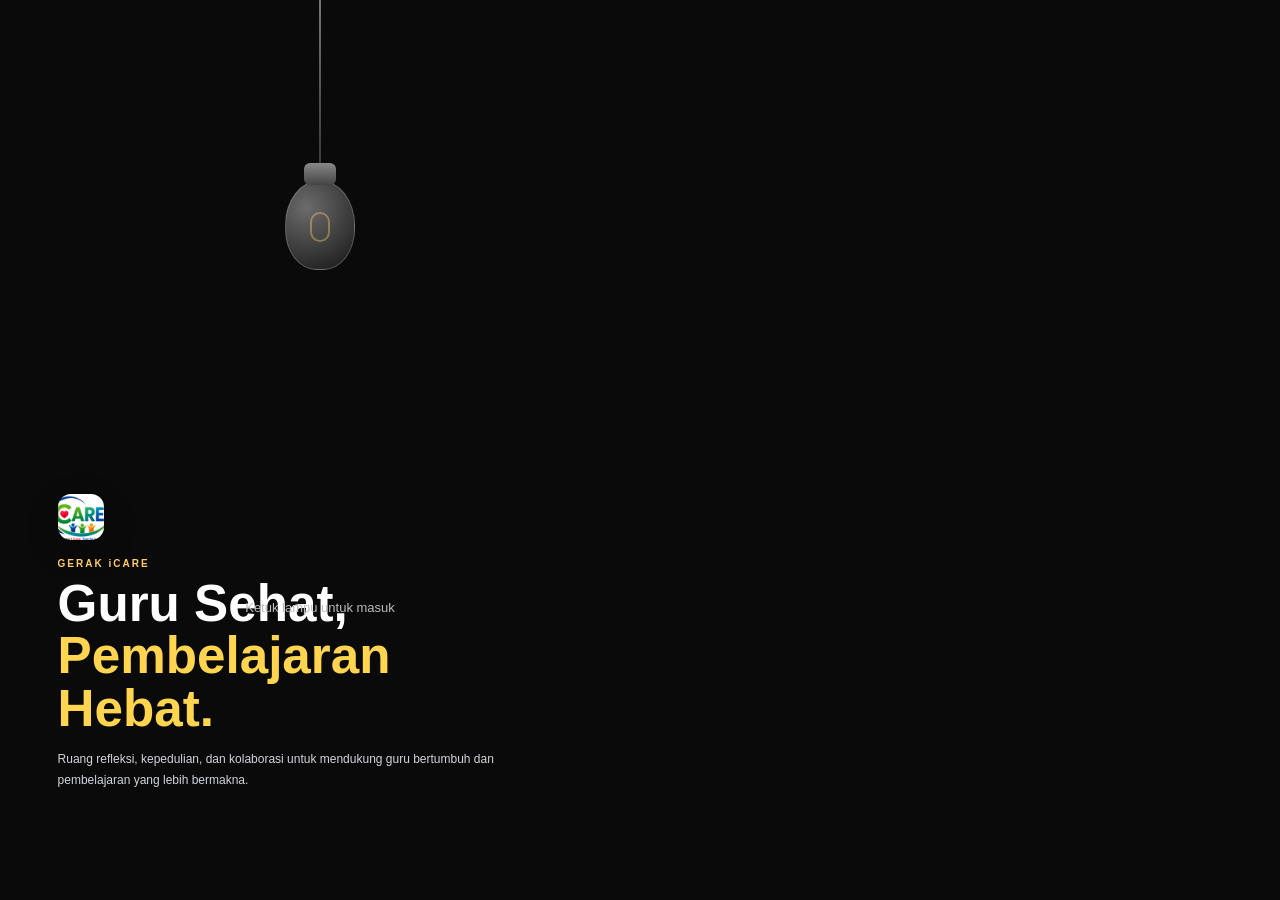
==== index.html @ 74a6212f "Add files via upload" ====
<!DOCTYPE html>
<html lang="id">
<head>
<meta charset="UTF-8"><meta name="viewport" content="width=device-width,initial-scale=1.0"><meta name="theme-color" content="#176fe5">
<title>GERAK iCARE — EWS</title><link rel="stylesheet" href="css/style.css">
</head>
<body>
<div id="loginScreen" class="login-screen">
  <div class="login-lamp-left">
    <div class="bulb-position">
      <div class="bulb-swing" id="swing">
        <div class="wire"></div>
        <div class="bulb" id="bulb" role="button" tabindex="0" aria-label="Nyalakan lampu">
          <div class="filament"></div>
        </div>
        <div class="glow"></div>
      </div>
    </div>
    <div class="login-hero-copy">
      <div class="login-logo-mini"><img src="assets/care-logo.jpg" alt="GERAK iCARE"></div>
      <span class="login-hero-kicker">GERAK iCARE</span>
      <h1>Guru Sehat,<br><em>Pembelajaran Hebat.</em></h1>
      <p>Ruang refleksi, kepedulian, dan kolaborasi untuk mendukung guru bertumbuh dan pembelajaran yang lebih bermakna.</p>
    </div>
    <p class="hint">Ketuk lampu untuk masuk</p>
  </div>

  <div class="login-lamp-right">
    <div class="login-card">
      <div class="login-card-heading">
        <span class="login-hero-kicker">RUANG GERAK iCARE</span>
        <h2>Selamat datang kembali</h2>
        <p>Pilih peran Anda untuk melanjutkan.</p>
      </div>

      <div class="role-switch">
        <button class="role-card active" data-login-role="admin" type="button">
          <b>♙</b><strong>Kepala Sekolah</strong><small>Admin & pemantauan EWS</small>
        </button>
        <button class="role-card" data-login-role="guru" type="button">
          <b>♧</b><strong>Guru</strong><small>Refleksi pribadi</small>
        </button>
      </div>

      <form id="loginForm" class="login-form">
        <input type="hidden" id="loginRole" value="admin">

        <div id="adminCredentials">
          <div class="input-group">
            <input id="loginUsername" type="text" value="kepala" autocomplete="username" required>
            <label for="loginUsername">Username</label>
          </div>
          <div class="input-group">
            <input id="loginPassword" type="password" placeholder=" " autocomplete="current-password" required>
            <label for="loginPassword">Password</label>
          </div>
        </div>

        <div id="guruCredentials" hidden>
          <div class="input-group select-group">
            <select id="loginGuru" required>
              <option value="">Memuat nama guru...</option>
            </select>
            <label for="loginGuru">Nama Guru</label>
          </div>
          <div class="login-guru-row">
            <span id="loginGuruStatus">Memuat data guru...</span>
            <button id="refreshLoginGuru" type="button">↻ Muat ulang</button>
          </div>
        </div>

        <button id="loginButton" class="login-button" type="submit">Masuk sebagai Kepala Sekolah →</button>
        <div id="loginError" class="login-error"></div>
      </form>

      <div class="login-hint">Kepala Sekolah menggunakan password <code>1234</code>. Guru cukup memilih nama yang telah diisi oleh Kepala Sekolah.</div>
    </div>
  </div>
</div>

<div id="appShell" class="shell" hidden>
<aside class="sidebar">
  <div class="brand brand-pinterest"><div class="brand-mark">i</div><div><strong>GERAK iCARE</strong><span>Guru Sehat • Pembelajaran Hebat</span></div></div>

  <div class="side-profile">
    <button class="side-avatar-button" id="sideProfileButton" type="button" title="Ganti foto profil">
      <img id="sideProfilePhoto" alt="Foto profil">
      <span id="sideProfileInitial">KS</span>
      <i>✎</i>
    </button>
    <div><strong id="sideProfileName">Kepala Sekolah</strong><small id="sideProfileRole">Administrator</small></div>
  </div>

  <nav class="nav">
    <button class="nav-item active" data-page="dashboard"><span>⌂</span>Dashboard</button>
    <button class="nav-item" data-page="guru" data-role="admin"><span>♙</span>Data Guru</button>
    <button class="nav-item" data-page="mood" data-role="guru"><span>♡</span>Mood Check</button>
    <button class="nav-item" data-page="refleksi" data-role="guru"><span>✎</span>Refleksi Harian</button>
    <button class="nav-item" data-page="evaluasi" data-role="guru"><span>▣</span>Evaluasi Mingguan</button>
    <button class="nav-item" data-page="warning" data-role="admin"><span>!</span>Early Warning</button>
    <button class="nav-item" data-page="pengaturan" data-role="admin"><span>⚙</span>Pengaturan</button>
  </nav>

  <div class="sidebar-bottom">
    <button id="themeButton" class="theme-toggle">☼ ☾</button>
    <small>GERAK iCARE<br>v4.0 Dashboard</small>
  </div>
</aside>

<main class="main">
<header class="topbar">
  <div class="mobile-brand"><div class="brand-mark">i</div><strong>GERAK iCARE</strong></div>
  <div class="search"><span>⌕</span><input id="globalSearch" placeholder="Cari guru atau status EWS..."></div>
  <div class="top-actions">
    <div class="date-card"><span>Hari ini</span><strong id="currentDate">-</strong></div>
    <button id="notificationButton" class="icon-button notification" title="Notifikasi EWS">♧<b id="notificationBadge">0</b></button>
    <button class="profile profile-clickable" id="topProfileButton" type="button" title="Ganti foto profil">
      <span class="avatar-wrap"><img id="profilePhoto" alt="Foto profil"><span class="avatar" id="profileAvatar">KS</span><i>✎</i></span>
      <span><strong id="profileName">Kepala Sekolah</strong><small id="profileRole">Administrator</small></span>
    </button>
    <button id="logoutButton" class="logout-button">Keluar</button>
  </div>
</header>

<section id="dashboardPage" class="page active">

  <section class="dashboard-welcome">
    <div class="welcome-copy">
      <span class="welcome-kicker" id="roleBadge">KEPALA SEKOLAH • EWS</span>
      <h1 id="dashboardGreeting">Selamat datang, <span id="dashboardName">Kepala Sekolah</span>! <span class="wave-emoji">👋</span></h1>
      <p id="tagline">Pantau kondisi guru dengan data yang hangat, sederhana, dan mudah ditindaklanjuti.</p>
      <div class="welcome-actions">
        <button class="dashboard-cta" data-page="warning" data-role="admin">Buka Early Warning <span>→</span></button>
        <button class="dashboard-cta" data-page="mood" data-role="guru">Isi Mood Check <span>→</span></button>
      </div>
    </div>
    <div class="welcome-art" aria-hidden="true">
      <div class="art-orbit orbit-1"></div><div class="art-orbit orbit-2"></div>
      <div class="art-star star-1">✦</div><div class="art-star star-2">✦</div>
      <div class="art-plant"><span class="leaf leaf-a"></span><span class="leaf leaf-b"></span><span class="leaf leaf-c"></span><span class="pot"></span></div>
      <div class="art-spark">✧</div>
    </div>
  </section>

  <div id="adminDashboard" data-role="admin">
    <section class="dashboard-stats">
      <article class="dash-stat stat-purple"><div class="stat-icon">♙</div><div><small>Total Guru</small><strong id="totalGuru">0</strong><span>guru aktif</span></div><b class="stat-arrow">↗</b></article>
      <article class="dash-stat stat-green"><div class="stat-icon">✓</div><div><small>Aman</small><strong id="safeCount">0</strong><span>kondisi stabil</span></div><b class="stat-arrow">↗</b></article>
      <article class="dash-stat stat-yellow"><div class="stat-icon">!</div><div><small>Perlu Perhatian</small><strong id="attentionCount">0</strong><span>perlu dipantau</span></div><b class="stat-arrow">↗</b></article>
      <article class="dash-stat stat-orange"><div class="stat-icon">◒</div><div><small>Waspada / Prioritas</small><strong id="warningCount">0</strong><span><b id="priorityCount">0</b> prioritas</span></div><b class="stat-arrow">↗</b></article>
    </section>

    <section class="dashboard-grid-main">
      <article class="dash-panel trend-panel">
        <div class="panel-head">
          <div><span class="panel-kicker">EWS ANALYTICS</span><h2>Trend Kondisi Guru</h2><p>Perubahan status selama 7 hari terakhir</p></div>
          <div class="period-pill">7 Hari⌄</div>
        </div>
        <div class="trend-chart">
          <div class="trend-y"><span>Prioritas</span><span>Waspada</span><span>Perhatian</span><span>Aman</span></div>
          <div class="trend-stage"><div class="trend-grid"></div><svg id="ewsTrendChart" viewBox="0 0 700 210" preserveAspectRatio="none"></svg><div id="ewsTrendLabels" class="trend-x"></div></div>
        </div>
      </article>

      <article class="dash-panel status-panel">
        <div class="panel-head compact"><div><span class="panel-kicker">RINGKASAN</span><h2>Status EWS</h2></div><span class="mini-bell">♧</span></div>
        <div class="status-ring-wrap"><div class="status-ring"><div><strong id="ewsStablePercent">0%</strong><small>stabil</small></div></div><div class="ring-legend"><div><i class="dot dot-green"></i><span>Aman</span><b id="ringSafe">0</b></div><div><i class="dot dot-yellow"></i><span>Perhatian</span><b id="ringAttention">0</b></div><div><i class="dot dot-orange"></i><span>Waspada</span><b id="ringWarning">0</b></div><div><i class="dot dot-red"></i><span>Prioritas</span><b id="ringPriority">0</b></div></div></div>
        <div class="not-filled-line"><span>Belum mengisi</span><strong id="notFilledCount">0</strong></div>
      </article>
    </section>

    <section class="dashboard-grid-bottom">
      <article class="dash-panel alert-panel" id="alertBox">
        <div class="alert-icon">♡</div>
        <div><span class="panel-kicker">TINDAK LANJUT</span><h3 id="alertText">Tidak ada guru yang masuk Prioritas Tindak Lanjut.</h3><p>Informasi digunakan untuk dukungan dan tindak lanjut, bukan penilaian guru.</p></div>
        <button data-page="warning" class="soft-action">Lihat EWS →</button>
      </article>

      <article class="dash-panel activity-panel">
        <div class="panel-head compact"><div><span class="panel-kicker">AKTIVITAS TERBARU</span><h2>Update EWS</h2></div><button class="see-all" data-page="warning">Lihat semua</button></div>
        <div id="adminRecentList" class="activity-list"><div class="empty">Belum ada aktivitas.</div></div>
      </article>
    </section>

    <section class="dashboard-mini-row">
      <div class="connection-card"><span class="connection-dot" id="connectionDot"></span><div><strong id="connectionStatus">Menghubungkan...</strong><small>Google Apps Script + Google Sheets</small></div><span id="systemPill" class="system-pill">Memuat</span></div>
      <div class="quote-card">“Data yang baik membantu kita memberi dukungan pada waktu yang tepat.” <span>— GERAK iCARE</span></div>
    </section>

    <section class="analytics-integration">
      <div class="analytics-section-head">
        <div><span class="panel-kicker">MONITORING UTAMA</span><h2>Ringkasan Kondisi Guru</h2><p>Data terintegrasi dari Mood Check, Refleksi Harian, Evaluasi Mingguan, EWS, dan tindak lanjut.</p></div>
        <div class="analytics-filter"><button class="analytics-period active" data-analytics-period="7">7 Hari</button><button class="analytics-period" data-analytics-period="30">30 Hari</button></div>
      </div>
      <section class="analytics-kpis">
        <article class="analytics-kpi"><span class="analytics-kpi-icon">◔</span><div><small>Partisipasi Hari Ini</small><strong id="participationValue">0%</strong><span id="participationLabel">0 dari 0 guru mengisi</span></div></article>
        <article class="analytics-kpi"><span class="analytics-kpi-icon">♡</span><div><small>Wellbeing Guru</small><strong id="wellbeingValue">0%</strong><span id="wellbeingLabel">Belum ada data</span></div></article>
        <article class="analytics-kpi"><span class="analytics-kpi-icon">✦</span><div><small>Implementasi Pembelajaran Mendalam</small><strong id="pmValue">0%</strong><span id="pmLabel">Belum ada data</span></div></article>
        <article class="analytics-kpi"><span class="analytics-kpi-icon">!</span><div><small>EWS Aktif</small><strong id="ewsValue">0</strong><span id="ewsLabel">0 perlu tindak lanjut</span></div></article>
      </section>

      <section class="analytics-grid-v4">
        <article class="dash-panel analytics-card-v4">
          <div class="panel-head compact"><div><span class="panel-kicker">PARTISIPASI</span><h2>Trend Partisipasi</h2></div><span id="participationCategory" class="mini-category">—</span></div>
          <div class="simple-line-chart"><svg id="participationChart" viewBox="0 0 700 190" preserveAspectRatio="none"></svg><div id="participationLabels" class="simple-chart-labels"></div></div>
          <div class="analytics-foot"><span>Sudah mengisi <b id="filledToday">0</b></span><span>Belum mengisi <b id="notFilledToday">0</b></span></div>
        </article>
        <article class="dash-panel analytics-card-v4">
          <div class="panel-head compact"><div><span class="panel-kicker">DISTRIBUSI MOOD</span><h2>Mood Guru</h2></div><span id="moodPositiveLabel" class="mini-category">0% positif</span></div>
          <div class="mood-distribution"><div class="mood-donut" id="moodDonut"><strong id="moodDonutValue">0%</strong><small>positif</small></div><div id="moodLegend" class="mood-legend"></div></div>
        </article>
      </section>

      <section class="analytics-grid-v4">
        <article class="dash-panel analytics-card-v4">
          <div class="panel-head compact"><div><span class="panel-kicker">WELLBEING</span><h2>Trend Wellbeing Guru</h2></div><span id="wellbeingCategory" class="mini-category">—</span></div>
          <div class="simple-line-chart"><svg id="wellbeingChart" viewBox="0 0 700 190" preserveAspectRatio="none"></svg><div id="wellbeingLabels" class="simple-chart-labels"></div></div>
          <div id="wellbeingDistribution" class="distribution-strip"></div>
        </article>
        <article class="dash-panel analytics-card-v4">
          <div class="panel-head compact"><div><span class="panel-kicker">PEMBELAJARAN MENDALAM</span><h2>Implementasi PM</h2></div><span id="pmCategory" class="mini-category">—</span></div>
          <div id="pmBars" class="pm-bars"></div>
          <div class="analytics-foot"><span>Rata-rata sekolah</span><b id="pmAverage">0%</b></div>
        </article>
      </section>

      <section class="analytics-grid-v4">
        <article class="dash-panel analytics-card-v4 recommendation-panel-v4">
          <div class="panel-head compact"><div><span class="panel-kicker">RECOMMENDATION ENGINE</span><h2>Rekomendasi Otomatis</h2></div><button class="see-all" data-page="warning">Lihat EWS</button></div>
          <div id="recommendationList" class="recommendation-list-v4"></div>
        </article>
        <article class="dash-panel analytics-card-v4">
          <div class="panel-head compact"><div><span class="panel-kicker">TINDAK LANJUT</span><h2>Status Pendampingan</h2></div><span id="followUpOpenCount" class="mini-category">0 terbuka</span></div>
          <div id="followUpSummary" class="followup-summary-v4"></div>
        </article>
      </section>
    </section>
  </div>

  <div id="guruDashboard" data-role="guru" hidden>
    <section class="dashboard-stats guru-stats">
      <article class="dash-stat stat-purple"><div class="stat-icon">♡</div><div><small>Status EWS Saya</small><strong id="guruStatusShort">—</strong><span id="guruStatusHint">Belum ada data</span></div></article>
      <article class="dash-stat stat-green"><div class="stat-icon">☺</div><div><small>Mood Terakhir</small><strong id="guruMoodValue">—</strong><span id="guruMoodDate">Belum mengisi</span></div></article>
      <article class="dash-stat stat-yellow"><div class="stat-icon">◉</div><div><small>Skor EWS</small><strong id="guruOwnScore">0</strong><span>/100 skor kondisi</span></div></article>
      <article class="dash-stat stat-orange"><div class="stat-icon">★</div><div><small>Evaluasi Mingguan</small><strong id="guruEvalValue">—</strong><span>skor terakhir / 20</span></div></article>
    </section>

    <section class="dashboard-grid-main">
      <article class="dash-panel personal-status-panel">
        <div class="panel-head"><div><span class="panel-kicker">RUANG PRIBADI</span><h2>Kondisi Saya</h2><p>Ringkasan hanya untuk akun Anda.</p></div><span id="guruOwnStatus" class="status-badge large">—</span></div>
        <div class="personal-score"><div><small>Skor EWS</small><strong id="guruOwnScoreLarge">0</strong><span>/100</span></div><div><small>Pemicu utama</small><p id="guruOwnTrigger">Belum ada data.</p></div><div><small>Trend</small><p id="guruOwnTrend">Stabil</p></div></div>
        <div class="personal-tip"><span>✦</span><div><strong>Ruang dukungan</strong><p>Gunakan Mood Check, Refleksi Harian, dan Evaluasi Mingguan untuk membantu membaca kondisi Anda.</p></div></div>
      </article>
      <article class="dash-panel mood-history-panel">
        <div class="panel-head compact"><div><span class="panel-kicker">7 HARI TERAKHIR</span><h2>Riwayat Mood</h2></div><button class="see-all" data-page="mood">Isi hari ini</button></div>
        <div id="guruOwnHistory" class="activity-list"></div>
      </article>
    </section>

    <section class="quick-actions">
      <button class="quick-action quick-blue" data-page="mood"><span>♡</span><div><strong>Mood Check</strong><small>Ceritakan kondisi hari ini</small></div><b>→</b></button>
      <button class="quick-action quick-pink" data-page="refleksi"><span>✎</span><div><strong>Refleksi Harian</strong><small>Catat pengalaman pembelajaran</small></div><b>→</b></button>
      <button class="quick-action quick-yellow" data-page="evaluasi"><span>▣</span><div><strong>Evaluasi Mingguan</strong><small>Isi evaluasi 5 aspek</small></div><b>→</b></button>
    </section>

    <section class="guru-inspiration-grid">
      <article class="dash-panel motivation-card">
        <div class="motivation-mark">✦</div>
        <div class="motivation-content">
          <span class="panel-kicker">MOTIVASI HARI INI</span>
          <h2 id="guruMotivationText">Setiap langkah kecil dalam belajar dapat memberi dampak besar.</h2>
          <p id="guruMotivationSource">GERAK iCARE</p>
        </div>
        <button type="button" class="motivation-refresh" id="newMotivationButton" aria-label="Tampilkan motivasi lain">↻</button>
      </article>

      <article class="dash-panel inspiration-card">
        <div class="inspiration-visual">✦</div>
        <div class="inspiration-content">
          <span class="panel-kicker">INSPIRASI MENGAJAR</span>
          <h2>Temukan inspirasi pembelajaran di Ruang GTK</h2>
          <p>Akses Perangkat Ajar, Ide Praktik, Video Inspirasi, Asesmen, dan berbagai sumber pengembangan kompetensi guru.</p>
          <a class="ruang-gtk-button" href="https://guru.kemendikdasmen.go.id/" target="_blank" rel="noopener noreferrer">
            Buka Ruang GTK <span>↗</span>
          </a>
        </div>
      </article>
    </section>

    <div class="compat-fields" aria-hidden="true">
      <span id="guruWelcomeName"></span>
      <select id="moodGuru"></select><select id="refleksiGuru"></select><select id="evaluasiGuru"></select>
    </div>
  </div>
</section>

<section id="guruPage" class="page" data-role="admin"><div class="section-card full-page"><div class="page-heading"><span class="eyebrow blue">DATA GURU</span><h2>Data Guru</h2><p>Nama guru diisi dan dikelola oleh Kepala Sekolah. Nama tidak dibuat otomatis oleh sistem.</p></div><div class="toolbar"><input id="guruFullSearch" placeholder="Cari guru..."><button class="primary-small" id="addTeacherButton2">＋ Tambah Guru</button></div><div class="table-wrap"><table><thead><tr><th>No</th><th>Nama Guru</th><th>NIP</th><th>Mata Pelajaran</th><th>Kelas</th><th>Status</th><th>Aksi</th></tr></thead><tbody id="guruFullBody"></tbody></table></div></div></section>

<section id="moodPage" class="page" data-role="guru"><div class="section-card full-page form-page"><div class="page-heading"><span class="eyebrow blue">MOOD CHECK HARIAN</span><h2>Bagaimana kondisi Anda hari ini?</h2><p>Pilih kondisi yang paling menggambarkan hari Anda.</p></div><form id="moodForm"><label>Guru<input id="moodGuruName" readonly></label><label>Mood<select id="moodValue" required><option value="">Pilih mood</option><option>Sangat Baik</option><option>Baik</option><option>Biasa Saja</option><option>Kurang Baik</option><option>Sangat Tidak Baik</option></select></label><label>Catatan <span class="optional">opsional</span><textarea id="moodNote" rows="5" placeholder="Catatan singkat bila diperlukan..."></textarea></label><button class="primary-cta" type="submit">Simpan Mood →</button></form></div></section>

<section id="refleksiPage" class="page" data-role="guru"><div class="section-card full-page form-page"><div class="page-heading"><span class="eyebrow blue">REFLEKSI HARIAN</span><h2>Refleksi Pembelajaran</h2><p>Ringkasan indikator digunakan untuk membaca pola dukungan yang diperlukan.</p></div><form id="refleksiForm"><label>Guru<input id="refleksiGuruName" readonly></label><label>Tanggal<input id="refleksiTanggal" type="date" required></label><label>Beban Kerja<select id="refleksiBeban" required><option value="">Pilih</option><option>Ringan</option><option>Sedang</option><option>Berat</option></select></label><label>Kondisi Pembelajaran<select id="refleksiPembelajaran" required><option value="">Pilih</option><option>Sangat Lancar</option><option>Cukup Lancar</option><option>Mengalami Kendala</option></select></label><label>Dukungan yang Dibutuhkan<select id="refleksiDukungan" required><option value="">Pilih</option><option>Tidak membutuhkan bantuan</option><option>Perlu diskusi</option><option>Perlu dukungan Kepala Sekolah</option><option>Perlu bantuan segera</option></select></label><div class="pm-reflection-block"><div class="pm-reflection-title"><strong>Implementasi Pembelajaran Mendalam</strong><small>Skor 1–4 digunakan untuk analitik implementasi PM.</small></div><div class="pm-reflection-grid"><label>Berkesadaran<select id="pmBerkesadaran" required><option value="">Skor</option><option value="1">1 — Belum terlaksana</option><option value="2">2 — Sebagian terlaksana</option><option value="3">3 — Terlaksana</option><option value="4">4 — Sangat terlaksana</option></select></label><label>Bermakna<select id="pmBermakna" required><option value="">Skor</option><option value="1">1 — Belum terlaksana</option><option value="2">2 — Sebagian terlaksana</option><option value="3">3 — Terlaksana</option><option value="4">4 — Sangat terlaksana</option></select></label><label>Menyenangkan<select id="pmMenyenangkan" required><option value="">Skor</option><option value="1">1 — Belum terlaksana</option><option value="2">2 — Sebagian terlaksana</option><option value="3">3 — Terlaksana</option><option value="4">4 — Sangat terlaksana</option></select></label><label>Memahami<select id="pmMemahami" required><option value="">Skor</option><option value="1">1 — Belum terlaksana</option><option value="2">2 — Sebagian terlaksana</option><option value="3">3 — Terlaksana</option><option value="4">4 — Sangat terlaksana</option></select></label><label>Mengaplikasi<select id="pmMengaplikasi" required><option value="">Skor</option><option value="1">1 — Belum terlaksana</option><option value="2">2 — Sebagian terlaksana</option><option value="3">3 — Terlaksana</option><option value="4">4 — Sangat terlaksana</option></select></label><label>Merefleksi<select id="pmMerefleksi" required><option value="">Skor</option><option value="1">1 — Belum terlaksana</option><option value="2">2 — Sebagian terlaksana</option><option value="3">3 — Terlaksana</option><option value="4">4 — Sangat terlaksana</option></select></label></div></div><label>Catatan <span class="optional">opsional</span><textarea id="refleksiCatatan" rows="6" placeholder="Tuliskan refleksi bila diperlukan..."></textarea></label><button class="primary-cta" type="submit">Simpan Refleksi →</button></form></div></section>

<section id="evaluasiPage" class="page" data-role="guru"><div class="section-card full-page form-page"><div class="page-heading"><span class="eyebrow blue">EVALUASI MINGGUAN</span><h2>Evaluasi Mingguan</h2><p>Setiap aspek diberi skor 1–4.</p></div><form id="evaluasiForm"><label>Guru<input id="evaluasiGuruName" readonly></label><label>Minggu<input id="evaluasiMinggu" type="text" placeholder="Contoh: Minggu ke-1 Oktober 2026" required></label><div class="score-grid"><label>Beban kerja<select id="evaluasiBeban" required><option value="">Skor</option><option value="1">1</option><option value="2">2</option><option value="3">3</option><option value="4">4</option></select></label><label>Kondisi pembelajaran<select id="evaluasiPembelajaran" required><option value="">Skor</option><option value="1">1</option><option value="2">2</option><option value="3">3</option><option value="4">4</option></select></label><label>Hubungan/kolaborasi<select id="evaluasiKolaborasi" required><option value="">Skor</option><option value="1">1</option><option value="2">2</option><option value="3">3</option><option value="4">4</option></select></label><label>Dukungan yang diterima<select id="evaluasiDukungan" required><option value="">Skor</option><option value="1">1</option><option value="2">2</option><option value="3">3</option><option value="4">4</option></select></label><label>Kesiapan minggu berikutnya<select id="evaluasiKesiapan" required><option value="">Skor</option><option value="1">1</option><option value="2">2</option><option value="3">3</option><option value="4">4</option></select></label></div><div class="score-info">17–20 🟢 Aman · 13–16 🟡 Perlu Perhatian · 9–12 🟠 Waspada · 5–8 🔴 Prioritas Tindak Lanjut</div><button class="primary-cta" type="submit">Simpan Evaluasi →</button></form></div></section>

<section id="warningPage" class="page" data-role="admin"><div class="section-card full-page"><div class="page-heading"><span class="eyebrow blue">EARLY WARNING SYSTEM</span><h2>Kondisi Guru</h2><p>EWS membaca pola Mood Check, Refleksi Harian, dan Evaluasi Mingguan. Status tertinggi digunakan jika beberapa indikator berbeda.</p></div><div class="filter-row"><button class="filter-btn active" data-ewsf="ALL">Semua</button><button class="filter-btn" data-ewsf="AMAN">🟢 Aman</button><button class="filter-btn" data-ewsf="PERHATIAN">🟡 Perlu Perhatian</button><button class="filter-btn" data-ewsf="WASPADA">🟠 Waspada</button><button class="filter-btn" data-ewsf="PRIORITAS">🔴 Prioritas</button><button class="filter-btn" data-ewsf="BELUM">⚪ Belum Mengisi</button></div><div class="table-wrap"><table class="ews-table"><thead><tr><th>Guru</th><th>Status</th><th>Pemicu</th><th>Terakhir Mengisi</th><th>Tindak Lanjut</th></tr></thead><tbody id="ewsTableBody"></tbody></table></div></div></section>

<section id="pengaturanPage" class="page" data-role="admin"><div class="section-card full-page form-page"><div class="page-heading"><span class="eyebrow blue">SISTEM</span><h2>Pengaturan</h2><p>Pengaturan dasar aplikasi.</p></div><form id="settingsForm"><label>Tagline<input id="settingsTagline"></label><label>Nama Instansi<input id="settingsInstansi"></label><button class="primary-cta" type="submit">Simpan Pengaturan →</button></form></div></section>

<footer>GERAK iCARE • Deteksi Dini, Dukungan, dan Tindak Lanjut</footer>
</main></div>

<div id="profilePhotoModal" class="modal profile-photo-modal">
  <div class="modal-card photo-modal-card">
    <div class="modal-head"><strong>Foto Profil Guru</strong><button id="profilePhotoClose" type="button">×</button></div>
    <div class="photo-editor">
      <div class="photo-preview-wrap"><img id="photoPreview" alt="Pratinjau foto profil"><span id="photoPreviewInitial">G</span></div>
      <h3>Ganti foto profil</h3>
      <p>Pilih foto dari perangkat Anda. Foto disimpan untuk akun guru ini pada perangkat yang digunakan.</p>
      <label class="upload-photo-button">📷 Pilih Foto<input id="profilePhotoInput" type="file" accept="image/*" hidden></label>
      <div class="photo-actions"><button type="button" class="secondary" id="removeProfilePhoto">Hapus Foto</button><button type="button" class="primary-small" id="saveProfilePhoto">Gunakan Foto</button></div>
    </div>
  </div>
</div>

<div id="modal" class="modal"><div class="modal-card"><div class="modal-head"><strong id="modalTitle">Tambah Guru</strong><button id="modalClose">×</button></div><form id="teacherForm"><input type="hidden" id="teacherId"><label>Nama Guru<input id="teacherName" required></label><label>NIP<input id="teacherNip"></label><label>Mata Pelajaran<input id="teacherMapel"></label><label>Kelas<input id="teacherKelas"></label><label>Status<select id="teacherStatus"><option>Aktif</option><option>Nonaktif</option></select></label><div class="modal-actions"><button type="button" class="secondary" id="modalCancel">Batal</button><button type="submit" class="primary-small">Simpan</button></div></form></div></div>

<div id="detailModal" class="modal"><div class="modal-card detail-modal"><div class="modal-head"><strong>Detail Kondisi Guru</strong><button id="detailClose">×</button></div><div id="detailContent"></div></div></div>
<div id="toast" class="toast"></div>
<script src="js/api.js"></script><script src="js/app.js"></script>
</body></html>
---- css/style.css ----
:root{--blue:#176fe5;--blue2:#0f58bd;--ink:#173a61;--muted:#7890a9;--line:#dfeaf5;--bg:#f5f9fd;--card:#fff;--safe:#21a66a;--yellow:#d99a00;--orange:#df7218;--red:#d84c5a;--shadow:0 16px 45px rgba(37,91,137,.09)}*{box-sizing:border-box}body{margin:0;font-family:Inter,Segoe UI,Arial,sans-serif;background:var(--bg);color:var(--ink);font-size:13px}button,input,select,textarea{font:inherit}button{cursor:pointer}.muted{color:var(--muted)}[hidden]{display:none!important}.login-screen{position:fixed;inset:0;z-index:100;display:grid;grid-template-columns:50% 50%;min-height:100dvh;overflow:hidden;background:#0a0a0a;transition:background .6s ease;color:#fff}
.login-screen.light-on{background:radial-gradient(circle at 30% 30%,#fff3b0,#d6b85a)}
.login-lamp-left{position:relative;width:100%;height:100%;overflow:hidden}
.login-lamp-right{width:100%;height:100%;display:flex;align-items:center;justify-content:center;transform:translateX(100%);opacity:0;visibility:hidden;pointer-events:none;transition:.8s cubic-bezier(.25,.8,.25,1),visibility 0s linear .8s}
.login-screen.light-on .login-lamp-right{transform:translateX(0);opacity:1;visibility:visible;pointer-events:auto;transition:.8s cubic-bezier(.25,.8,.25,1),visibility 0s}
.login-lamp-left .bulb-position{position:absolute;top:0;left:50%;transform:translateX(-50%)}
.login-lamp-left .bulb-swing{transform-origin:top center}
.login-lamp-left .wire{width:2px;height:180px;background:linear-gradient(#777,#333);margin:auto}
.login-lamp-left .bulb{width:70px;height:90px;border-radius:50% 50% 45% 45%;margin:auto;position:relative;z-index:2;cursor:pointer;outline:none;background:radial-gradient(circle at 30% 30%,rgba(255,255,255,.4),rgba(255,255,255,.05));backdrop-filter:blur(6px);border:1px solid rgba(255,255,255,.2);transition:.4s}
.login-lamp-left .bulb:focus-visible{box-shadow:0 0 0 3px rgba(255,204,102,.7)}
.login-lamp-left .bulb:before{content:"";position:absolute;top:-18px;left:50%;transform:translateX(-50%);width:32px;height:22px;border-radius:6px;background:linear-gradient(#888,#444)}
.login-lamp-left .filament{position:absolute;top:35%;left:50%;width:20px;height:30px;transform:translateX(-50%);border:2px solid #ffcc66;border-radius:10px;opacity:.4;transition:.4s;pointer-events:none}
.login-lamp-left .glow{width:320px;height:320px;background:radial-gradient(circle,rgba(255,240,150,.5),transparent 70%);margin:auto;margin-top:-60px;opacity:0;transition:.5s;filter:blur(10px);pointer-events:none}
.login-screen.light-on .login-lamp-left .bulb{background:radial-gradient(circle at center,#fff6c0,#ffd54f);box-shadow:0 0 30px #ffd54f,0 0 80px #ffec99,0 0 140px rgba(255,220,100,.6)}
.login-screen.light-on .login-lamp-left .filament{opacity:1;box-shadow:0 0 10px #ffcc66}
.login-screen.light-on .login-lamp-left .glow{opacity:1}
.login-hero-copy{position:absolute;left:9%;bottom:12%;max-width:520px;padding-right:30px}
.login-logo-mini{width:46px;height:46px;border-radius:13px;overflow:hidden;margin-bottom:15px;box-shadow:0 10px 30px rgba(0,0,0,.25)}
.login-logo-mini img{width:100%;height:100%;object-fit:cover}
.login-hero-kicker{font-size:10px;letter-spacing:2px;font-weight:800;color:#ffcc66}
.login-hero-copy h1{font-size:clamp(34px,4vw,56px);line-height:1.02;margin:8px 0 14px;color:#fff}
.login-hero-copy h1 em{font-style:normal;color:#ffd54f}
.login-hero-copy p{max-width:500px;color:#d1d5db;font-size:12px;line-height:1.8;margin:0}
.login-screen.light-on .login-hero-copy p{color:#4b4b3e}
.login-screen.light-on .login-hero-copy h1{color:#222}
.login-screen.light-on .login-hero-kicker{color:#765d00}
.login-lamp-left .hint{position:absolute;left:50%;top:50%;transform:translateX(-50%);margin-top:150px;font-size:13px;color:#bbb;white-space:nowrap;pointer-events:none;animation:loginPulse 2s ease-in-out infinite;transition:opacity .4s}
.login-screen.light-on .hint{opacity:0;animation:none}
@keyframes loginSwing{0%{transform:rotate(10deg)}50%{transform:rotate(-10deg)}100%{transform:rotate(10deg)}}
@keyframes loginPulse{0%,100%{opacity:.4}50%{opacity:1}}
.login-lamp-left .bulb-swing.animate{animation:loginSwing 1.5s ease-in-out}
.login-card{width:360px;max-width:90%;padding:40px 30px;border-radius:25px;background:rgba(255,255,255,.72);backdrop-filter:blur(25px);box-shadow:0 25px 60px rgba(0,0,0,.35),inset 0 1px 1px rgba(255,255,255,.5);border:1px solid rgba(255,255,255,.55);color:#222;text-align:center;position:relative;overflow:hidden}
.login-card:before{content:"";position:absolute;top:-50%;left:-50%;width:200%;height:200%;background:radial-gradient(circle,rgba(255,255,255,.3),transparent 60%);transform:rotate(25deg);pointer-events:none}
.login-card>*{position:relative;z-index:1}
.login-card-heading h2{font-size:24px;margin:7px 0 4px}
.login-card-heading p{font-size:12px;color:#666;margin:0 0 21px}
.role-switch{display:grid;grid-template-columns:1fr 1fr;gap:8px;margin:0 0 14px}
.role-card{border:1px solid rgba(80,80,80,.14);background:rgba(255,255,255,.38);border-radius:14px;padding:11px;text-align:left;color:#222}
.role-card.active{border-color:#d4ae3d;background:rgba(255,244,190,.7);box-shadow:inset 0 0 0 1px rgba(212,174,61,.25)}
.role-card b{display:grid;place-items:center;width:28px;height:28px;border-radius:9px;background:#fff;color:#a77c00;margin-bottom:6px}
.role-card strong,.role-card small{display:block}.role-card strong{font-size:10px}.role-card small{font-size:8px;color:#777;margin-top:3px}
.login-form{display:grid;gap:10px}.login-form>div{width:100%}
.input-group{position:relative;margin-bottom:7px}.input-group input,.input-group select{width:100%;padding:14px;border-radius:12px;border:1px solid rgba(80,80,80,.13);outline:none;background:rgba(255,255,255,.58);font-size:14px;color:#222}
.input-group select{appearance:auto;padding-top:14px}
.input-group label{position:absolute;left:14px;top:14px;font-size:14px;color:#666;pointer-events:none;transition:.3s;background:transparent}
.input-group input:focus+label,.input-group input:not(:placeholder-shown)+label,.input-group select:focus+label,.input-group select:valid+label{top:-8px;left:10px;font-size:11px;background:#fff;padding:2px 6px;border-radius:6px;color:#555}
.input-group input:focus,.input-group select:focus{box-shadow:0 0 0 2px rgba(255,200,0,.55);border-color:#e1bd48}
.login-button{width:100%;padding:14px;border-radius:12px;border:0;background:linear-gradient(135deg,#ffcc00,#ffaa00);font-weight:800;color:#2c250e;cursor:pointer;transition:.3s}
.login-button:hover{transform:translateY(-2px);box-shadow:0 10px 20px rgba(255,170,0,.35)}
.login-error{min-height:17px;color:var(--red);text-align:center;font-size:10px}.login-hint{margin-top:7px;padding:10px 12px;border-radius:12px;background:rgba(255,255,255,.42);color:#666;font-size:8px;line-height:1.6}.login-hint code{font-weight:800;color:#765d00}
.login-guru-row{display:flex;justify-content:space-between;align-items:center;color:#777;font-size:8px;margin-top:0}.login-guru-row button{border:0;background:transparent;color:#8b6900;font-size:8px}
@media(max-width:720px) and (orientation:portrait){.login-screen{grid-template-columns:1fr;grid-template-rows:38% 62%;overflow:auto}.login-lamp-left{height:100%}.login-lamp-right{height:100%;padding:0 16px;align-items:flex-start}.login-screen.light-on .login-lamp-right{transform:translateY(0)}.login-lamp-right{transform:translateY(60px)}.login-lamp-left .wire{height:60px}.login-lamp-left .bulb{width:64px;height:82px}.login-lamp-left .glow{width:240px;height:240px;margin-top:-50px}.login-lamp-left .hint{top:0;margin-top:215px}.login-hero-copy{left:7%;bottom:7%;max-width:90%;padding-right:10px}.login-logo-mini{display:none}.login-hero-copy h1{font-size:28px;margin:5px 0 8px}.login-hero-copy p{font-size:9px;line-height:1.5;max-width:330px}.login-card{width:100%;max-width:380px;padding:30px 22px;border-radius:22px}.login-card-heading h2{font-size:22px}.input-group input,.input-group select{font-size:16px;padding:14px}.login-button{padding:15px;font-size:15px}}
@media(max-height:520px) and (orientation:landscape){.login-screen{grid-template-columns:50% 50%}.login-lamp-left .wire{height:60px}.login-lamp-left .bulb{width:56px;height:72px}.login-lamp-left .glow{width:200px;height:200px;margin-top:-45px}.login-lamp-left .hint{top:0;margin-top:170px}.login-hero-copy{bottom:5%;left:6%;max-width:85%}.login-hero-copy h1{font-size:24px}.login-hero-copy p{font-size:8px}.login-card{width:320px;padding:20px 22px;border-radius:20px}.login-card-heading h2{font-size:20px}.login-card-heading p{margin-bottom:12px}.input-group{margin-bottom:4px}.input-group input,.input-group select{font-size:16px;padding:11px 14px}.login-button{padding:11px}.login-hint{margin-top:3px}}
@media(prefers-reduced-motion:reduce){.login-lamp-left .bulb-swing.animate,.login-lamp-left .hint{animation:none}}
.shell{display:flex;min-height:100vh}.sidebar{position:fixed;inset:0 auto 0 0;width:235px;background:#fff;border-right:1px solid var(--line);padding:22px 14px;display:flex;flex-direction:column;z-index:5}.brand{padding:0 8px 25px}.nav{display:grid;gap:5px}.nav-item{border:0;background:transparent;color:#7089a4;text-align:left;padding:11px 13px;border-radius:12px;display:flex;gap:11px;align-items:center;font-size:11px}.nav-item span{width:21px;text-align:center;font-size:16px}.nav-item.active,.nav-item:hover{background:#edf6ff;color:var(--blue);font-weight:800}.sidebar-bottom{margin-top:auto;display:flex;align-items:center;justify-content:space-between;color:#9aacc0}.theme-toggle{border:1px solid var(--line);background:#fff;border-radius:10px;padding:7px 10px;color:#6f87a2}.sidebar-bottom small{font-size:8px;line-height:1.5}.main{margin-left:235px;width:calc(100% - 235px);padding:0 28px 35px}.topbar{height:76px;display:flex;align-items:center;gap:18px}.mobile-brand{display:none}.search{width:300px;display:flex;align-items:center;border:1px solid var(--line);background:#fff;border-radius:13px;padding-left:11px;color:#9ab0c5}.search input{border:0;margin:0;padding:9px;background:transparent}.top-actions{margin-left:auto;display:flex;align-items:center;gap:10px}.date-card{padding:7px 11px;background:#fff;border:1px solid var(--line);border-radius:11px}.date-card span,.date-card strong{display:block}.date-card span{font-size:8px;color:#9ab0c0}.date-card strong{font-size:10px;margin-top:2px}.icon-button{position:relative;border:1px solid var(--line);background:#fff;border-radius:11px;width:38px;height:38px;color:#6d87a3}.icon-button b{position:absolute;right:-3px;top:-5px;background:var(--red);color:#fff;border-radius:10px;min-width:15px;padding:2px 4px;font-size:8px}.profile{display:flex;align-items:center;gap:8px;border:0;background:transparent;text-align:left}.avatar{display:grid;place-items:center;width:34px;height:34px;border-radius:50%;background:#eaf4ff;color:var(--blue);font-weight:800;font-size:9px}.profile strong,.profile small{display:block}.profile strong{font-size:10px}.profile small{font-size:8px;color:var(--muted);margin-top:2px}.logout-button{border:1px solid var(--line);background:#fff;color:#59748e;border-radius:11px;padding:9px 11px;font-size:9px;font-weight:700}.page{display:none}.page.active{display:block}.hero{min-height:215px;background:linear-gradient(105deg,#edf7ff,#f9fcff 58%,#edf8f5);border:1px solid var(--line);border-radius:24px;display:flex;overflow:hidden;position:relative;margin-bottom:18px}.hero-copy{padding:30px;position:relative;z-index:2}.hero h1{font-size:29px;line-height:1.05;margin:7px 0}.hero h1 em{font-style:normal;color:var(--blue)}.hero p{max-width:570px;color:var(--muted);font-size:11px;line-height:1.6}.hero .primary-cta{margin-top:7px}.hero-art{margin-left:auto;width:42%;position:relative;overflow:hidden}.sun{position:absolute;width:85px;height:85px;border-radius:50%;background:#ffe2a1;right:18%;top:28px;opacity:.85}.mountain{position:absolute;bottom:0;width:0;height:0;border-left:130px solid transparent;border-right:130px solid transparent;border-bottom:130px solid #dceefc}.m1{right:35%}.m2{right:-7%;border-bottom-color:#cfe8df}.wave{position:absolute;bottom:-38px;left:-10%;width:120%;height:85px;background:#fff;border-radius:50% 50% 0 0}.summary-layout,.analytics-grid,.guru-own-grid{display:grid;grid-template-columns:2fr 1fr;gap:16px;margin-bottom:16px}.analytics-grid{grid-template-columns:2fr 1fr}.section-card{background:var(--card);border:1px solid var(--line);border-radius:19px;box-shadow:var(--shadow);padding:18px}.card-title,.card-head{display:flex;align-items:center;gap:9px}.card-title strong{font-size:12px}.card-title small{color:#9aadc0;font-size:9px;margin-left:2px}.title-icon{display:grid;place-items:center;width:28px;height:28px;border-radius:9px;background:#edf6ff;color:var(--blue)}.ews-summary{display:grid;grid-template-columns:repeat(5,1fr);gap:9px;margin-top:14px}.ews-stat{padding:12px 10px;border-radius:14px;background:#f7fafc}.ews-stat small,.ews-stat strong,.ews-stat span{display:block}.ews-stat small{font-size:9px;color:#617d99;white-space:nowrap}.ews-stat strong{font-size:23px;margin-top:5px}.ews-stat span{font-size:8px;color:#9aabbd}.ews-stat.safe{border-left:4px solid var(--safe)}.ews-stat.attention{border-left:4px solid #e6b42e}.ews-stat.warning{border-left:4px solid var(--orange)}.ews-stat.priority{border-left:4px solid var(--red)}.ews-stat.unknown{border-left:4px solid #9eb0c2}.system-inline{display:flex;align-items:center;gap:10px;margin-top:20px}.system-inline .check{display:grid;place-items:center;width:35px;height:35px;border-radius:50%;background:#e8f7ef;color:var(--safe);font-weight:900}.system-inline strong,.system-inline small{display:block}.system-inline strong{font-size:11px}.system-inline small{font-size:8px;color:var(--muted);margin-top:3px}.system-pill{margin-left:auto;background:#eaf8ef;color:var(--safe);padding:5px 8px;border-radius:8px;font-size:8px;font-weight:800}.alert-box{display:flex;align-items:center;gap:12px;border:1px solid #dceaf5;background:#fff;border-radius:16px;padding:12px 15px;margin-bottom:16px;opacity:.85}.alert-box.is-active{border-color:#f2c6ca;background:#fff8f8}.alert-box>span{font-size:20px}.alert-box strong,.alert-box small{display:block}.alert-box strong{font-size:11px}.alert-box small{font-size:8px;color:var(--muted);margin-top:3px}.alert-box button{margin-left:auto;border:0;background:#edf6ff;color:var(--blue);padding:8px 11px;border-radius:10px;font-size:9px;font-weight:800}.line-chart{display:flex;margin-top:14px;height:220px}.y-labels{width:35px;display:flex;flex-direction:column;justify-content:space-between;padding:6px 0 25px;font-size:9px;color:#9eb1c4}.chart-area{flex:1;position:relative}.grid-lines{position:absolute;inset:0 0 25px;background:repeating-linear-gradient(to bottom,transparent 0 49px,#edf2f7 50px)}.chart-area svg{width:100%;height:190px;position:relative;z-index:2}.x-labels{display:flex;justify-content:space-between;font-size:8px;color:#9eb1c4}.activity-list{margin-top:11px}.activity-list>div,.recent-row{display:flex;align-items:center;gap:10px;padding:11px 0;border-bottom:1px solid #edf2f7}.activity-list>div:last-child,.recent-row:last-child{border-bottom:0}.activity-list p,.recent-row div{margin:0;flex:1}.activity-list strong,.activity-list small,.recent-row strong,.recent-row small{display:block}.activity-list strong,.recent-row strong{font-size:10px}.activity-list small,.recent-row small{font-size:8px;color:var(--muted);margin-top:3px}.activity-list time,.recent-row time{font-size:8px;color:#9badbf}.activity-icon{display:grid;place-items:center;width:31px;height:31px;border-radius:10px;background:#edf6ff;color:var(--blue)}.full-page{min-height:calc(100vh - 110px)}.page-heading{margin-bottom:18px}.page-heading h2{font-size:24px;margin:6px 0}.page-heading p{color:var(--muted);font-size:10px}.toolbar,.filter-row{display:flex;gap:8px;align-items:center;margin-bottom:13px;flex-wrap:wrap}.toolbar input{max-width:290px;margin:0}.primary-small{border:0;background:var(--blue);color:#fff;border-radius:10px;padding:9px 12px;font-size:9px;font-weight:800}.table-wrap{overflow:auto}.table-wrap table{width:100%;border-collapse:collapse;min-width:720px}.table-wrap th{text-align:left;background:#f6f9fc;color:#7790aa;font-size:8px;padding:10px}.table-wrap td{border-bottom:1px solid #edf2f7;padding:11px 10px;font-size:9px;vertical-align:middle}.table-wrap td strong{font-size:10px}.table-wrap td small{display:block;color:var(--muted);margin-top:3px}.status{display:inline-block;padding:4px 7px;border-radius:8px;background:#eaf8ef;color:var(--safe);font-size:8px}.status.off{background:#f5f6f7;color:#8d9baa}.actions{white-space:nowrap}.action-btn{border:0;background:#edf6ff;color:var(--blue);border-radius:8px;padding:6px 8px;font-size:8px;margin-right:4px}.action-btn.delete{background:#fff0f1;color:var(--red)}.status-badge{display:inline-flex;align-items:center;gap:4px;padding:6px 9px;border-radius:9px;font-size:8px;font-weight:800;white-space:nowrap}.status-badge.large{font-size:10px;padding:8px 11px}.status-badge.safe{background:#e9f8ef;color:#21885a}.status-badge.attention{background:#fff8dc;color:#a67500}.status-badge.warning{background:#fff0e3;color:#b85e13}.status-badge.priority{background:#ffeaec;color:#c73e4d}.status-badge.unknown{background:#f1f4f7;color:#8092a5}.filter-btn{border:1px solid var(--line);background:#fff;color:#607b95;border-radius:10px;padding:8px 10px;font-size:9px}.filter-btn.active{background:#edf6ff;color:var(--blue);border-color:#b9d9f7;font-weight:800}.ews-table td:nth-child(3){max-width:350px}.alert-box+section{margin-top:0}.own-status .status-badge{margin:15px 0}.own-score{display:flex;align-items:baseline;gap:5px}.own-score strong{font-size:42px;color:var(--blue)}.own-score span{font-size:9px;color:var(--muted)}.own-status p{font-size:10px;color:var(--muted);line-height:1.6}.own-history>div{display:flex;align-items:center;gap:10px;padding:11px 0;border-bottom:1px solid #edf2f7}.own-history span{font-size:21px}.own-history strong{font-size:10px}.own-history small{margin-left:auto;color:var(--muted);font-size:8px}.form-page form{max-width:760px;display:grid;gap:12px}.primary-cta{justify-self:start}.optional{font-weight:400;color:#9aaec0}.score-grid{display:grid;grid-template-columns:repeat(5,1fr);gap:9px}.score-info{padding:10px;background:#f7fafc;border-radius:10px;color:#66809a;font-size:9px;line-height:1.5}.modal{position:fixed;inset:0;background:rgba(22,48,74,.38);display:none;align-items:center;justify-content:center;padding:20px;z-index:30}.modal.show{display:flex}.modal-card{width:min(520px,100%);max-height:92vh;overflow:auto;background:#fff;border-radius:20px;padding:20px;box-shadow:0 25px 80px rgba(20,54,85,.25)}.modal-head{display:flex;align-items:center;justify-content:space-between;margin-bottom:14px}.modal-head strong{font-size:13px}.modal-head button{border:0;background:#f1f5f8;border-radius:8px;width:30px;height:30px;font-size:20px;color:#71869c}.modal-card form{display:grid;gap:11px}.modal-actions{display:flex;justify-content:flex-end;gap:7px;margin-top:3px}.secondary{border:1px solid var(--line);background:#fff;color:#627c95;border-radius:9px;padding:9px 12px;font-size:9px}.detail-modal{width:min(900px,100%)}.detail-header{display:flex;justify-content:space-between;align-items:flex-start;gap:15px}.detail-header h2{font-size:24px;margin:5px 0}.detail-header p{font-size:10px;color:var(--muted)}.detail-score{display:grid;grid-template-columns:.8fr 1.5fr 1fr;gap:10px;margin:15px 0}.detail-score>div{background:#f7fafc;border-radius:12px;padding:12px}.detail-score small{display:block;color:var(--muted);font-size:8px}.detail-score strong{font-size:29px}.detail-score p{font-size:9px;line-height:1.5}.detail-grid{display:grid;grid-template-columns:1fr 1fr;gap:12px}.detail-grid section{border:1px solid #edf2f7;border-radius:13px;padding:12px}.detail-grid h3,.detail-action h3{font-size:10px;margin:0 0 10px}.history-chips{display:flex;gap:6px;flex-wrap:wrap}.history-chips span{background:#f4f8fc;border-radius:9px;padding:7px;font-size:8px}.history-item{padding:7px 0;border-bottom:1px solid #edf2f7}.history-item:last-child{border-bottom:0}.history-item strong,.history-item span{display:block;font-size:8px}.history-item span{color:var(--muted);margin-top:3px;line-height:1.5}.detail-action{border-top:1px solid #edf2f7;margin-top:14px;padding-top:14px}.detail-action form{display:grid;gap:10px}.toast{position:fixed;right:20px;bottom:20px;background:#173a61;color:#fff;padding:11px 14px;border-radius:10px;font-size:9px;opacity:0;transform:translateY(10px);transition:.2s;z-index:50}.toast.show{opacity:1;transform:translateY(0)}footer{text-align:center;color:#9aabbd;font-size:8px;padding:25px 0 0}@media(max-width:1000px){.sidebar{width:205px}.main{margin-left:205px;width:calc(100% - 205px);padding:0 17px}.ews-summary{grid-template-columns:repeat(3,1fr)}.analytics-grid{grid-template-columns:1fr}.search{width:220px}}@media(max-width:760px){.sidebar{position:static;width:100%;height:auto;padding:12px;display:block;border-right:0;border-bottom:1px solid var(--line)}.shell{display:block}.brand{padding:0 3px 10px}.nav{display:flex;overflow:auto}.nav-item{white-space:nowrap;padding:8px 10px}.sidebar-bottom{display:none}.main{margin:0;width:100%;padding:0 12px 25px}.topbar{height:auto;padding:10px 0;flex-wrap:wrap}.mobile-brand{display:flex}.search{order:3;width:100%}.top-actions{margin-left:auto}.date-card{display:none}.profile{display:none}.hero{min-height:240px}.hero-copy{padding:23px}.hero-art{display:none}.summary-layout,.analytics-grid,.guru-own-grid{grid-template-columns:1fr}.ews-summary{grid-template-columns:repeat(2,1fr)}.ews-stat.unknown{grid-column:span 2}.score-grid{grid-template-columns:1fr 1fr}.detail-grid,.detail-score{grid-template-columns:1fr}.alert-box{align-items:flex-start}.alert-box button{display:none}.table-wrap table{min-width:700px}.login-card{padding:24px}.login-card h1{font-size:24px}}

/* =========================================================
   GERAK iCARE — Pinterest-inspired dashboard layer
   Keeps the existing login/forms/EWS logic intact.
   ========================================================= */
:root{
  --lavender:#8e79d8;
  --lavender-deep:#735fc3;
  --lavender-soft:#eee9ff;
  --pink-soft:#fff1f3;
  --cream:#fffaf6;
  --ink:#342b50;
  --muted2:#817895;
  --dashboard-bg:#fbf7f6;
  --panel:#fffdfb;
  --line-soft:#eadff0;
  --green-soft:#e7f7ee;
  --yellow-soft:#fff5d8;
  --orange-soft:#ffeadc;
}
body{background:var(--dashboard-bg);color:var(--ink)}
body.dark-mode{--dashboard-bg:#171522;--panel:#211e2c;--cream:#211e2c;--ink:#f4efff;--muted2:#bcb3cc;--line-soft:#393347}
.shell{background:var(--dashboard-bg)}
.sidebar{width:228px;background:linear-gradient(180deg,#9582dc 0%,#8570d0 62%,#7662c0 100%);border-right:0;color:#fff;padding:18px 14px 14px;box-shadow:10px 0 28px rgba(111,91,180,.13)}
.brand-pinterest{padding:4px 8px 17px;border-bottom:1px solid rgba(255,255,255,.2)}
.brand-pinterest .brand-mark,.mobile-brand .brand-mark{display:grid;place-items:center;width:36px;height:36px;border-radius:12px;background:#fff;color:#775fc4;font-weight:900;font-size:21px;box-shadow:0 7px 18px rgba(55,38,113,.15)}
.brand-pinterest>div:last-child{display:flex;flex-direction:column}
.brand-pinterest strong{font-size:15px;color:#fff}.brand-pinterest span{color:rgba(255,255,255,.75)}
.side-profile{display:flex;align-items:center;gap:10px;margin:16px 4px 15px;padding:10px;border-radius:17px;background:rgba(255,255,255,.12);border:1px solid rgba(255,255,255,.14)}
.side-profile>div:last-child{min-width:0}.side-profile strong,.side-profile small{display:block;color:#fff}.side-profile strong{font-size:10px;white-space:nowrap;overflow:hidden;text-overflow:ellipsis}.side-profile small{font-size:8px;opacity:.72;margin-top:3px}
.side-avatar-button{position:relative;width:42px;height:42px;border:0;border-radius:50%;padding:0;background:#e9dff9;overflow:visible;cursor:pointer;flex:0 0 auto}.side-avatar-button img{width:100%;height:100%;object-fit:cover;border-radius:50%;display:none}.side-avatar-button img.has-photo{display:block}.side-avatar-button span{display:grid;place-items:center;width:100%;height:100%;font-size:12px;font-weight:900;color:#6e59b9}.side-avatar-button i{position:absolute;right:-3px;bottom:-3px;width:18px;height:18px;border-radius:50%;display:grid;place-items:center;background:#fff;color:#765fc2;font-size:9px;font-style:normal;box-shadow:0 3px 8px rgba(35,20,80,.18)}
.nav{gap:5px}.nav-item{border-radius:13px;color:rgba(255,255,255,.84);padding:10px 12px;font-size:10px}.nav-item span{width:24px;color:#fff}.nav-item:hover{background:rgba(255,255,255,.12);color:#fff}.nav-item.active{background:#fff;color:#6d57b8;box-shadow:0 8px 20px rgba(59,42,121,.14);font-weight:900}.nav-item.active span{color:#6d57b8}
.sidebar-bottom{border-top:1px solid rgba(255,255,255,.18);padding-top:12px}.sidebar-bottom small{color:rgba(255,255,255,.62)}.theme-toggle{border-color:rgba(255,255,255,.25);background:rgba(255,255,255,.12);color:#fff}
.main{margin-left:228px;width:calc(100% - 228px);padding:0 22px 28px;max-width:none}
.topbar{height:78px;padding:14px 0;align-items:center}.search{height:39px;border-radius:14px;background:#fff;border:1px solid #eee5ef;box-shadow:0 7px 20px rgba(84,64,113,.06);width:min(380px,42vw)}.search input{font-size:10px}.search span{color:#9c8eb0}.top-actions{gap:9px}.date-card{border:0;background:transparent;padding-right:8px}.date-card span{font-size:8px}.date-card strong{font-size:10px;color:var(--ink)}.icon-button{border:0;background:#fff0f5;color:#806bc8;box-shadow:0 6px 18px rgba(84,64,113,.07)}.notification b{background:#f18ba7}
.profile-clickable{border:0;background:transparent;padding:2px 4px;display:flex;align-items:center;gap:8px;cursor:pointer;color:inherit;text-align:left}.profile-clickable>span:last-child{display:flex;flex-direction:column}.profile-clickable strong{font-size:10px}.profile-clickable small{font-size:8px;color:var(--muted2);margin-top:2px}.avatar-wrap{position:relative;width:40px;height:40px}.avatar-wrap .avatar{width:40px;height:40px;background:#e8ddff;color:#6c55bb}.avatar-wrap img{display:none;width:40px;height:40px;object-fit:cover;border-radius:50%;border:2px solid #fff}.avatar-wrap img.has-photo{display:block}.avatar-wrap img.has-photo + .avatar{display:none}.avatar-wrap i{position:absolute;right:-2px;bottom:-2px;width:17px;height:17px;border-radius:50%;background:#fff;color:#765fc2;font-style:normal;font-size:8px;display:grid;place-items:center;box-shadow:0 3px 8px rgba(35,20,80,.16)}
.logout-button{border:1px solid #eadff0;background:#fff;color:#6f6280;border-radius:11px;padding:8px 11px;font-size:9px}
.page.active{animation:dashIn .28s ease both}@keyframes dashIn{from{opacity:.7;transform:translateY(5px)}to{opacity:1;transform:none}}
.dashboard-welcome{position:relative;overflow:hidden;min-height:188px;margin-bottom:16px;border-radius:25px;background:linear-gradient(110deg,#e6d8ff 0%,#d8c6f7 53%,#c8b4ed 100%);box-shadow:0 14px 34px rgba(103,77,155,.12);display:flex;align-items:center;padding:28px 35px}
.welcome-copy{position:relative;z-index:2;max-width:65%}.welcome-kicker,.panel-kicker{font-size:8px;font-weight:900;letter-spacing:.14em;color:#735fb7}.welcome-kicker{color:#7058b5}.dashboard-welcome h1{font-size:28px;line-height:1.13;margin:7px 0 8px;color:#33284e}.dashboard-welcome h1 span:first-child{color:#4d3b72}.dashboard-welcome p{font-size:10px;color:#6e6282;max-width:540px;line-height:1.6;margin:0}.wave-emoji{font-size:22px}.welcome-actions{display:flex;gap:8px;margin-top:15px}.dashboard-cta{border:0;background:#805fcf;color:#fff;border-radius:11px;padding:9px 13px;font-size:9px;font-weight:800;box-shadow:0 8px 18px rgba(92,68,157,.17);cursor:pointer}.dashboard-cta[data-role=guru]{display:none}.welcome-art{position:absolute;right:15px;top:0;width:40%;height:100%;overflow:hidden}.art-orbit{position:absolute;border:1px solid rgba(255,255,255,.42);border-radius:50%}.orbit-1{width:205px;height:205px;right:35px;top:-42px}.orbit-2{width:125px;height:125px;right:77px;top:0}.art-star{position:absolute;color:#fff5c9;font-size:24px;text-shadow:0 4px 14px rgba(118,84,165,.25)}.star-1{right:170px;top:34px}.star-2{right:43px;top:106px;font-size:14px}.art-spark{position:absolute;right:235px;bottom:37px;color:#fff;font-size:20px}.art-plant{position:absolute;right:63px;bottom:14px;width:105px;height:122px}.leaf{position:absolute;display:block;background:#8fb87d;border-radius:80% 15% 80% 15%;transform-origin:bottom center}.leaf-a{width:32px;height:65px;left:24px;top:5px;transform:rotate(-28deg)}.leaf-b{width:34px;height:73px;left:45px;top:0;transform:rotate(27deg);background:#9bc885}.leaf-c{width:29px;height:52px;left:9px;top:28px;transform:rotate(-48deg);background:#77aa72}.pot{position:absolute;bottom:0;left:18px;width:75px;height:54px;background:#e7c89f;border-radius:10px 10px 25px 25px;box-shadow:inset 0 5px 0 rgba(255,255,255,.25)}
.dashboard-stats{display:grid;grid-template-columns:repeat(4,1fr);gap:12px;margin-bottom:16px}.dash-stat{min-height:96px;border-radius:18px;border:1px solid var(--line-soft);background:var(--panel);box-shadow:0 9px 24px rgba(84,64,113,.07);padding:15px;display:flex;align-items:center;gap:11px;position:relative;overflow:hidden}.dash-stat:after{content:"";position:absolute;width:55px;height:55px;border-radius:50%;right:-20px;top:-20px;background:rgba(255,255,255,.42)}.dash-stat .stat-icon{width:40px;height:40px;border-radius:13px;display:grid;place-items:center;font-size:18px;flex:0 0 auto}.dash-stat small,.dash-stat strong,.dash-stat span{display:block}.dash-stat small{font-size:8px;color:var(--muted2)}.dash-stat strong{font-size:24px;line-height:1.1;color:var(--ink);margin:4px 0}.dash-stat span{font-size:8px;color:#9a90a8}.dash-stat span b{font-weight:800}.stat-arrow{margin-left:auto;color:#8e7eb0;font-size:13px;align-self:flex-start}.stat-purple .stat-icon{background:#eee7ff;color:#765bc7}.stat-green .stat-icon{background:#e5f7ee;color:#36a06c}.stat-yellow .stat-icon{background:#fff2c8;color:#d59a24}.stat-orange .stat-icon{background:#ffe9db;color:#df7b45}
.dashboard-grid-main{display:grid;grid-template-columns:minmax(0,1.8fr) minmax(270px,.95fr);gap:14px;margin-bottom:14px}.dashboard-grid-bottom{display:grid;grid-template-columns:minmax(0,1fr) minmax(330px,1.15fr);gap:14px;margin-bottom:14px}.dash-panel{background:var(--panel);border:1px solid var(--line-soft);border-radius:20px;box-shadow:0 9px 25px rgba(84,64,113,.065);padding:17px}.panel-head{display:flex;justify-content:space-between;align-items:flex-start;gap:12px}.panel-head.compact{align-items:center}.panel-head h2{font-size:15px;margin:4px 0;color:var(--ink)}.panel-head p{font-size:8px;color:var(--muted2);margin:0}.period-pill{padding:7px 10px;border:1px solid #eadff0;background:#fff9fb;border-radius:10px;font-size:8px;color:#756881}.trend-chart{display:flex;height:215px;margin-top:12px}.trend-y{width:62px;display:flex;flex-direction:column;justify-content:space-between;padding:5px 8px 27px 0;font-size:7px;color:#a298ad}.trend-stage{position:relative;flex:1;min-width:0}.trend-grid{position:absolute;inset:0 0 27px;background:repeating-linear-gradient(to bottom,transparent 0 43px,#eee8ef 44px)}.trend-stage svg{position:relative;width:100%;height:185px;z-index:2}.trend-x{display:flex;justify-content:space-between;gap:4px;font-size:7px;color:#a298ad}.status-ring-wrap{display:flex;align-items:center;gap:17px;padding:17px 4px 13px}.status-ring{width:118px;height:118px;border-radius:50%;display:grid;place-items:center;background:conic-gradient(#8e79d8 0deg 250deg,#f2b6c5 250deg 315deg,#e9e3ec 315deg 360deg);position:relative;flex:0 0 auto}.status-ring:before{content:"";position:absolute;inset:11px;border-radius:50%;background:var(--panel)}.status-ring>div{position:relative;text-align:center}.status-ring strong{display:block;font-size:22px;color:var(--ink)}.status-ring small{font-size:7px;color:var(--muted2)}.ring-legend{flex:1}.ring-legend>div{display:flex;align-items:center;gap:6px;padding:5px 0;border-bottom:1px solid #f0eaf1;font-size:8px}.ring-legend>div:last-child{border-bottom:0}.ring-legend span{flex:1;color:#766a82}.ring-legend b{color:var(--ink)}.dot{width:7px;height:7px;border-radius:50%}.dot-green{background:#5cc58b}.dot-yellow{background:#edbd46}.dot-orange{background:#e98952}.dot-red{background:#e26b7a}.not-filled-line{border-top:1px solid #f0eaf1;padding-top:11px;display:flex;justify-content:space-between;font-size:8px;color:#8a7f96}.not-filled-line strong{color:#c87887}.alert-panel{display:flex;align-items:center;gap:12px;padding:14px 16px;background:linear-gradient(100deg,#fff5f6,#fffdfb)}.alert-panel.is-active{border-color:#f1c1cb;background:#fff1f3}.alert-icon{width:42px;height:42px;border-radius:14px;background:#ffe2e7;color:#d8667b;display:grid;place-items:center;font-size:19px;flex:0 0 auto}.alert-panel h3{font-size:11px;margin:4px 0}.alert-panel p{font-size:8px;color:#8a7e90;margin:0;line-height:1.5}.soft-action,.see-all{border:0;background:#f0eaff;color:#725dc0;border-radius:10px;padding:8px 10px;font-size:8px;font-weight:800;white-space:nowrap;cursor:pointer}.alert-panel .soft-action{margin-left:auto}.activity-list{margin-top:8px}.activity-list>div{display:flex;align-items:center;gap:8px;padding:9px 0;border-bottom:1px solid #f0eaf1}.activity-list>div:last-child{border-bottom:0}.recent-row div{flex:1}.activity-list strong{font-size:8px}.activity-list small{display:block;color:#968ba0;font-size:7px;margin-top:2px}.activity-list time{font-size:7px;color:#a398aa}.activity-list .status-badge{font-size:7px;padding:5px 7px}.dashboard-mini-row{display:grid;grid-template-columns:1fr 1fr;gap:12px}.connection-card,.quote-card{border:1px solid var(--line-soft);background:var(--panel);border-radius:16px;padding:12px 14px;display:flex;align-items:center;gap:9px;box-shadow:0 7px 20px rgba(84,64,113,.045)}.connection-card>div{flex:1}.connection-card strong,.connection-card small{display:block}.connection-card strong{font-size:8px}.connection-card small{font-size:7px;color:#988da0;margin-top:2px}.connection-dot{width:9px;height:9px;border-radius:50%;background:#56bf82;box-shadow:0 0 0 4px #e5f6ed}.system-pill{background:#e8f7ef;color:#349365;padding:5px 8px;border-radius:8px;font-size:7px;font-weight:800}.quote-card{justify-content:center;color:#76697f;font-size:8px;font-style:italic}.quote-card span{color:#9d90a7;font-style:normal;margin-left:2px}
.guru-stats .dash-stat strong{font-size:18px}.guru-stats .stat-purple{background:linear-gradient(145deg,#fff,#f4efff)}.guru-stats .stat-green{background:linear-gradient(145deg,#fff,#effbf4)}.guru-stats .stat-yellow{background:linear-gradient(145deg,#fff,#fff9e8)}.guru-stats .stat-orange{background:linear-gradient(145deg,#fff,#fff2e9)}.personal-status-panel .status-badge{margin:0}.personal-score{display:grid;grid-template-columns:.65fr 1.7fr 1fr;gap:10px;margin:17px 0}.personal-score>div{padding:13px;border-radius:14px;background:#faf7fb;border:1px solid #eee6f0}.personal-score small{font-size:7px;color:#9a90a4}.personal-score strong{font-size:30px;display:inline-block;margin-top:5px}.personal-score span{font-size:8px;color:#9b91a1}.personal-score p{font-size:9px;color:#6f6378;line-height:1.5;margin:5px 0 0}.personal-tip{display:flex;gap:10px;padding:11px 13px;background:#f1ebff;border-radius:13px}.personal-tip>span{font-size:18px;color:#8b72cf}.personal-tip strong{font-size:9px}.personal-tip p{font-size:8px;color:#766b83;margin:4px 0 0;line-height:1.5}.quick-actions{display:grid;grid-template-columns:repeat(3,1fr);gap:12px}.quick-action{border:1px solid var(--line-soft);border-radius:17px;padding:13px 14px;background:var(--panel);display:flex;align-items:center;gap:10px;text-align:left;cursor:pointer;box-shadow:0 7px 18px rgba(84,64,113,.05)}.quick-action>span{width:37px;height:37px;border-radius:12px;display:grid;place-items:center;font-size:17px}.quick-action div{flex:1}.quick-action strong,.quick-action small{display:block}.quick-action strong{font-size:9px;color:var(--ink)}.quick-action small{font-size:7px;color:#978da0;margin-top:3px}.quick-action>b{color:#8169c8}.quick-blue>span{background:#e9e1ff}.quick-pink>span{background:#ffe5eb}.quick-yellow>span{background:#fff1c9}.compat-fields{display:none!important}
.profile-photo-modal{z-index:60}.photo-modal-card{max-width:420px}.photo-editor{text-align:center;padding:4px 8px 6px}.photo-preview-wrap{position:relative;width:118px;height:118px;margin:5px auto 15px;border-radius:50%;background:#eee6ff;border:5px solid #fff;box-shadow:0 8px 25px rgba(79,58,132,.15);overflow:hidden}.photo-preview-wrap img{width:100%;height:100%;object-fit:cover;display:none}.photo-preview-wrap img.has-photo{display:block}.photo-preview-wrap span{display:grid;place-items:center;width:100%;height:100%;font-size:30px;font-weight:900;color:#755cc1}.photo-editor h3{font-size:14px;margin:4px 0}.photo-editor p{font-size:8px;color:#8f849a;line-height:1.6;margin:0 auto 13px;max-width:290px}.upload-photo-button{display:inline-flex;align-items:center;justify-content:center;gap:7px;background:#8065cf;color:#fff;padding:10px 13px;border-radius:11px;font-size:9px;font-weight:800;cursor:pointer}.photo-actions{display:flex;justify-content:center;gap:8px;margin-top:12px}.photo-actions .secondary{color:#8a7f93}.mobile-brand{gap:8px}.mobile-brand strong{color:var(--ink);font-size:12px}.empty{color:#9a90a0;font-size:8px;padding:10px 0}
@media(max-width:1100px){.sidebar{width:205px}.main{margin-left:205px;width:calc(100% - 205px)}.dashboard-grid-bottom{grid-template-columns:1fr}.dashboard-welcome h1{font-size:24px}.dashboard-stats{grid-template-columns:repeat(2,1fr)}}
@media(max-width:760px){.sidebar{position:static;width:100%;padding:10px 12px;background:linear-gradient(90deg,#9582dc,#7d68ca)}.brand-pinterest{border-bottom:0;padding:2px 3px 10px}.side-profile{margin:0 0 8px;padding:8px}.nav{display:flex;overflow:auto}.nav-item{white-space:nowrap}.main{margin:0;width:100%;padding:0 12px 25px}.topbar{padding:9px 0}.search{order:3;width:100%}.top-actions{margin-left:auto}.date-card,.profile-clickable>span:last-child{display:none}.profile-clickable{padding:0}.dashboard-welcome{min-height:205px;padding:22px 20px}.welcome-copy{max-width:100%}.welcome-art{opacity:.65;width:52%;right:-30px}.dashboard-welcome h1{font-size:23px}.dashboard-welcome p{max-width:290px}.dashboard-stats{grid-template-columns:1fr 1fr;gap:9px}.dash-stat{min-height:86px;padding:12px}.dash-stat strong{font-size:20px}.dashboard-grid-main,.dashboard-grid-bottom,.dashboard-mini-row{grid-template-columns:1fr}.trend-chart{height:185px}.status-ring-wrap{justify-content:center}.quick-actions{grid-template-columns:1fr}.alert-panel{align-items:flex-start}.alert-panel .soft-action{display:none}.side-profile{display:flex}.top-actions .logout-button{display:none}}
@media(max-width:420px){.dashboard-stats{grid-template-columns:1fr}.welcome-actions .dashboard-cta{padding:8px 10px}.welcome-art{display:none}.dashboard-welcome{min-height:190px}.dash-panel{padding:13px}.personal-score{grid-template-columns:1fr}.profile-photo-modal .modal-card{padding:16px}}

/* =========================================================
   GERAK iCARE v4 - integrated analytics additions
   Existing UX/UI is preserved; these rules reuse the current
   pastel dashboard language instead of replacing it.
   ========================================================= */
.analytics-integration{margin-top:16px;display:grid;gap:14px}
.analytics-section-head{display:flex;align-items:flex-end;justify-content:space-between;gap:14px;padding:4px 2px}
.analytics-section-head h2{margin:4px 0;font-size:18px;color:var(--text)}
.analytics-section-head p{margin:0;color:var(--muted);font-size:11px}
.analytics-filter{display:flex;gap:5px;background:rgba(255,255,255,.55);padding:4px;border:1px solid rgba(214,226,242,.8);border-radius:12px}
.analytics-period{border:0;background:transparent;padding:7px 12px;border-radius:9px;color:#8192aa;font-size:10px;font-weight:800;cursor:pointer}
.analytics-period.active{background:#eee7ff;color:#7354d5;box-shadow:0 3px 10px rgba(122,86,218,.12)}
.analytics-kpis{display:grid;grid-template-columns:repeat(4,1fr);gap:10px}
.analytics-kpi{min-height:88px;border:1px solid rgba(215,228,243,.9);border-radius:17px;background:rgba(255,255,255,.78);box-shadow:var(--shadow);padding:12px;display:flex;align-items:center;gap:10px}
.analytics-kpi-icon{width:42px;height:42px;border-radius:13px;background:#eee8ff;color:#7959d8;display:grid;place-items:center;font-size:20px;flex:none}
.analytics-kpi:nth-child(2) .analytics-kpi-icon{background:#ffeaf0;color:#df7189}.analytics-kpi:nth-child(3) .analytics-kpi-icon{background:#fff2d8;color:#d79b2e}.analytics-kpi:nth-child(4) .analytics-kpi-icon{background:#e6f6ef;color:#35a676}
.analytics-kpi small,.analytics-kpi strong,.analytics-kpi span{display:block}.analytics-kpi small{font-size:9px;color:#8798ad}.analytics-kpi strong{font-size:22px;color:var(--text);margin-top:1px}.analytics-kpi span{font-size:8px;color:#93a3b6;margin-top:1px}
.analytics-grid-v4{display:grid;grid-template-columns:1.45fr 1fr;gap:12px}
.analytics-card-v4{padding:14px;min-width:0}
.mini-category{font-size:9px;font-weight:800;color:#7354d5;background:#f1ecff;border-radius:20px;padding:6px 9px;white-space:nowrap}
.simple-line-chart{position:relative;padding-top:4px}.simple-line-chart svg{width:100%;height:150px;display:block}.simple-chart-labels{display:flex;justify-content:space-between;color:#9aabbd;font-size:8px;padding:0 3px}
.analytics-foot{display:flex;justify-content:space-between;border-top:1px solid #edf1f6;margin-top:9px;padding-top:9px;font-size:9px;color:#8a9caf}.analytics-foot b{color:var(--text)}
.mood-distribution{display:flex;align-items:center;gap:20px;min-height:175px}.mood-donut{width:145px;height:145px;border-radius:50%;display:grid;place-items:center;position:relative;flex:none;background:#ece7f8;box-shadow:inset 0 0 0 22px rgba(255,255,255,.94)}.mood-donut:after{content:"";position:absolute;width:87px;height:87px;border-radius:50%;background:var(--panel,#fff);box-shadow:0 3px 15px rgba(85,65,120,.08)}.mood-donut strong,.mood-donut small{position:relative;z-index:1}.mood-donut strong{font-size:24px;color:var(--text)}.mood-donut small{font-size:8px;color:#9ba9b8;margin-top:-48px}.mood-legend{display:grid;gap:8px;flex:1}.mood-legend>div{display:grid;grid-template-columns:10px 1fr auto;align-items:center;gap:6px;font-size:9px;color:#71859b}.mood-legend i{width:8px;height:8px;border-radius:50%}.mood-legend b{color:var(--text)}
.distribution-strip{display:grid;gap:7px;margin-top:8px}.dist-item{display:grid;grid-template-columns:115px 35px 1fr;align-items:center;gap:7px;font-size:8px;color:#8192a6}.dist-item b{text-align:right;color:var(--text)}.dist-item i,.pm-bar i,.detail-bars i{height:7px;background:#edf1f6;border-radius:99px;overflow:hidden}.dist-item em,.pm-bar em,.detail-bars em{display:block;height:100%;border-radius:99px;background:linear-gradient(90deg,#8d68e8,#e28bb3)}
.pm-bars{display:grid;gap:12px;margin-top:8px}.pm-bar>div{display:flex;justify-content:space-between;font-size:9px;color:#7d8fa3}.pm-bar b{color:var(--text)}.pm-bar i{display:block;margin-top:5px}
.recommendation-list-v4{display:grid;gap:6px}.recommendation-row-v4{border:1px solid #edf0f5;background:rgba(255,255,255,.62);border-radius:12px;padding:9px;display:grid;grid-template-columns:25px 1fr 15px;align-items:center;text-align:left;gap:8px;cursor:pointer}.recommendation-row-v4:hover{transform:translateY(-1px);box-shadow:0 7px 16px rgba(74,70,95,.08)}.priority-dot{font-size:14px}.recommendation-row-v4 strong,.recommendation-row-v4 small{display:block}.recommendation-row-v4 strong{font-size:9px;color:var(--text)}.recommendation-row-v4 small{font-size:8px;color:#8a9caf;margin-top:2px}.recommendation-row-v4>span:last-child{color:#8a65dd}
.followup-summary-v4{display:grid;gap:8px}.followup-summary-v4>div{display:flex;justify-content:space-between;align-items:center;border-bottom:1px solid #edf1f5;padding:7px 0;color:#8293a7;font-size:9px}.followup-summary-v4 b{width:25px;height:25px;border-radius:8px;background:#f0ecff;color:#7657d8;display:grid;place-items:center}
.pm-reflection-block{margin-top:8px;padding:12px;border-radius:15px;background:#faf8ff;border:1px solid #e9e1fb}.pm-reflection-title{display:flex;justify-content:space-between;align-items:flex-end;gap:10px;margin-bottom:6px}.pm-reflection-title strong{font-size:11px;color:#6650b5}.pm-reflection-title small{font-size:8px;color:#9aa8b8}.pm-reflection-grid{display:grid;grid-template-columns:repeat(2,1fr);gap:8px}.pm-reflection-grid label{margin-top:4px!important}.pm-reflection-grid select{width:100%}
.detail-profile{display:flex;align-items:center;gap:10px;padding-bottom:12px;border-bottom:1px solid #edf1f6}.detail-avatar{width:44px;height:44px;border-radius:14px;background:linear-gradient(145deg,#cdbdf9,#f3c4d1);display:grid;place-items:center;color:white;font-weight:900}.detail-profile h3{margin:0;font-size:15px}.detail-profile p{margin:3px 0 0;font-size:9px;color:#8a9bad}.detail-profile .status-badge{margin-left:auto}.detail-kpis{display:grid;grid-template-columns:repeat(3,1fr);gap:8px;margin:12px 0}.detail-kpis>div{background:#fafbfe;border:1px solid #edf1f6;border-radius:12px;padding:9px}.detail-kpis small,.detail-kpis strong,.detail-kpis span{display:block}.detail-kpis small{font-size:8px;color:#8d9eb0}.detail-kpis strong{font-size:18px;margin-top:2px;color:var(--text)}.detail-kpis span{font-size:8px;color:#8d9eb0}.detail-section{padding:11px 0;border-top:1px solid #edf1f6}.detail-section h4{margin:0 0 7px;font-size:10px;color:#5f7390}.detail-section p{font-size:9px;color:#7e90a5;line-height:1.6}.detail-section ul{padding-left:17px;margin:5px 0}.detail-section li{font-size:9px;color:#7e90a5;margin:4px 0}.detail-bars{display:grid;gap:8px}.detail-bars>div{display:grid;grid-template-columns:100px 35px 1fr;gap:7px;align-items:center;font-size:8px;color:#8192a5}.detail-bars b{text-align:right;color:var(--text)}.detail-mood-history,.detail-reflections{display:grid;gap:6px}.detail-mood-history span{padding:7px 9px;border-radius:10px;background:#fafbfe;font-size:9px;color:#71849a}.detail-mood-history small{color:#a0adba;margin-left:5px}.detail-reflections>div{display:flex;flex-wrap:wrap;gap:7px;padding:8px;border-radius:10px;background:#fafbfe;font-size:8px;color:#8191a4}.detail-reflections strong{color:#6650b5}.follow-form-section form{display:grid;gap:7px}.follow-form-section label{font-size:8px;color:#7890a8;font-weight:700}.follow-form-section input,.follow-form-section select,.follow-form-section textarea{width:100%;margin-top:4px;border:1px solid #e2eaf2;border-radius:10px;padding:9px;background:white;color:var(--text)}
.dark-mode .analytics-kpi,.dark-mode .analytics-filter,.dark-mode .recommendation-row-v4,.dark-mode .detail-kpis>div,.dark-mode .detail-mood-history span,.dark-mode .detail-reflections>div,.dark-mode .pm-reflection-block{background:#142941;border-color:#29445f}.dark-mode .analytics-period.active,.dark-mode .mini-category{background:#2b2350;color:#cdbdff}.dark-mode .followup-summary-v4>div,.dark-mode .analytics-foot,.dark-mode .detail-section,.dark-mode .detail-profile{border-color:#29445f}.dark-mode .follow-form-section input,.dark-mode .follow-form-section select,.dark-mode .follow-form-section textarea{background:#142941;border-color:#29445f;color:#dbeaff}
@media(max-width:1050px){.analytics-kpis{grid-template-columns:repeat(2,1fr)}.analytics-grid-v4{grid-template-columns:1fr}.mood-distribution{justify-content:center}}
@media(max-width:620px){.analytics-section-head{align-items:flex-start;flex-direction:column}.analytics-kpis{grid-template-columns:1fr}.pm-reflection-grid{grid-template-columns:1fr}.mood-distribution{flex-direction:column}.mood-donut{width:125px;height:125px}.detail-kpis{grid-template-columns:1fr 1fr}.detail-bars>div{grid-template-columns:88px 32px 1fr}.analytics-filter{width:100%}.analytics-period{flex:1}}

/* Guru resources: motivation + Ruang GTK. Existing dashboard styles are preserved. */
.guru-inspiration-grid{display:grid;grid-template-columns:1fr 1.15fr;gap:14px;margin-top:14px}
.motivation-card,.inspiration-card{position:relative;overflow:hidden;display:flex;align-items:center;gap:15px;padding:18px 20px;min-height:150px}
.motivation-card{background:linear-gradient(135deg,rgba(247,238,255,.96),rgba(255,247,250,.96));border-color:#eadcf8}
.motivation-mark,.inspiration-visual{width:52px;height:52px;min-width:52px;border-radius:17px;display:grid;place-items:center;font-size:24px;background:linear-gradient(145deg,#8b6de8,#b58be8);color:#fff;box-shadow:0 8px 18px rgba(120,91,190,.22)}
.motivation-content,.inspiration-content{min-width:0;flex:1}
.motivation-content h2,.inspiration-content h2{margin:5px 0 7px;font-size:18px;line-height:1.35;color:#3e315c}
.motivation-content p,.inspiration-content p{margin:0;color:#8a7b9c;font-size:11px;line-height:1.55}
.motivation-refresh{border:0;width:38px;height:38px;border-radius:50%;background:#fff;color:#8061c7;box-shadow:0 5px 14px rgba(120,91,190,.12);cursor:pointer;font-size:18px;flex:none}
.motivation-refresh:hover{transform:rotate(25deg)}
.inspiration-card{background:linear-gradient(135deg,#fff8f3,#f6efff)}
.inspiration-visual{background:linear-gradient(145deg,#f1a6bb,#9d7ce8);align-self:flex-start}
.ruang-gtk-button{display:inline-flex;align-items:center;gap:8px;margin-top:12px;padding:9px 15px;border-radius:12px;background:#8062d5;color:#fff;text-decoration:none;font-size:11px;font-weight:700;box-shadow:0 6px 15px rgba(128,98,213,.2);transition:.2s}
.ruang-gtk-button:hover{transform:translateY(-1px);box-shadow:0 9px 18px rgba(128,98,213,.25)}
@media(max-width:900px){.guru-inspiration-grid{grid-template-columns:1fr}.motivation-card,.inspiration-card{min-height:130px}}
@media(max-width:520px){.motivation-card,.inspiration-card{padding:15px;gap:11px}.motivation-mark,.inspiration-visual{width:43px;height:43px;min-width:43px;border-radius:13px;font-size:20px}.motivation-content h2,.inspiration-content h2{font-size:15px}.motivation-refresh{width:34px;height:34px}}
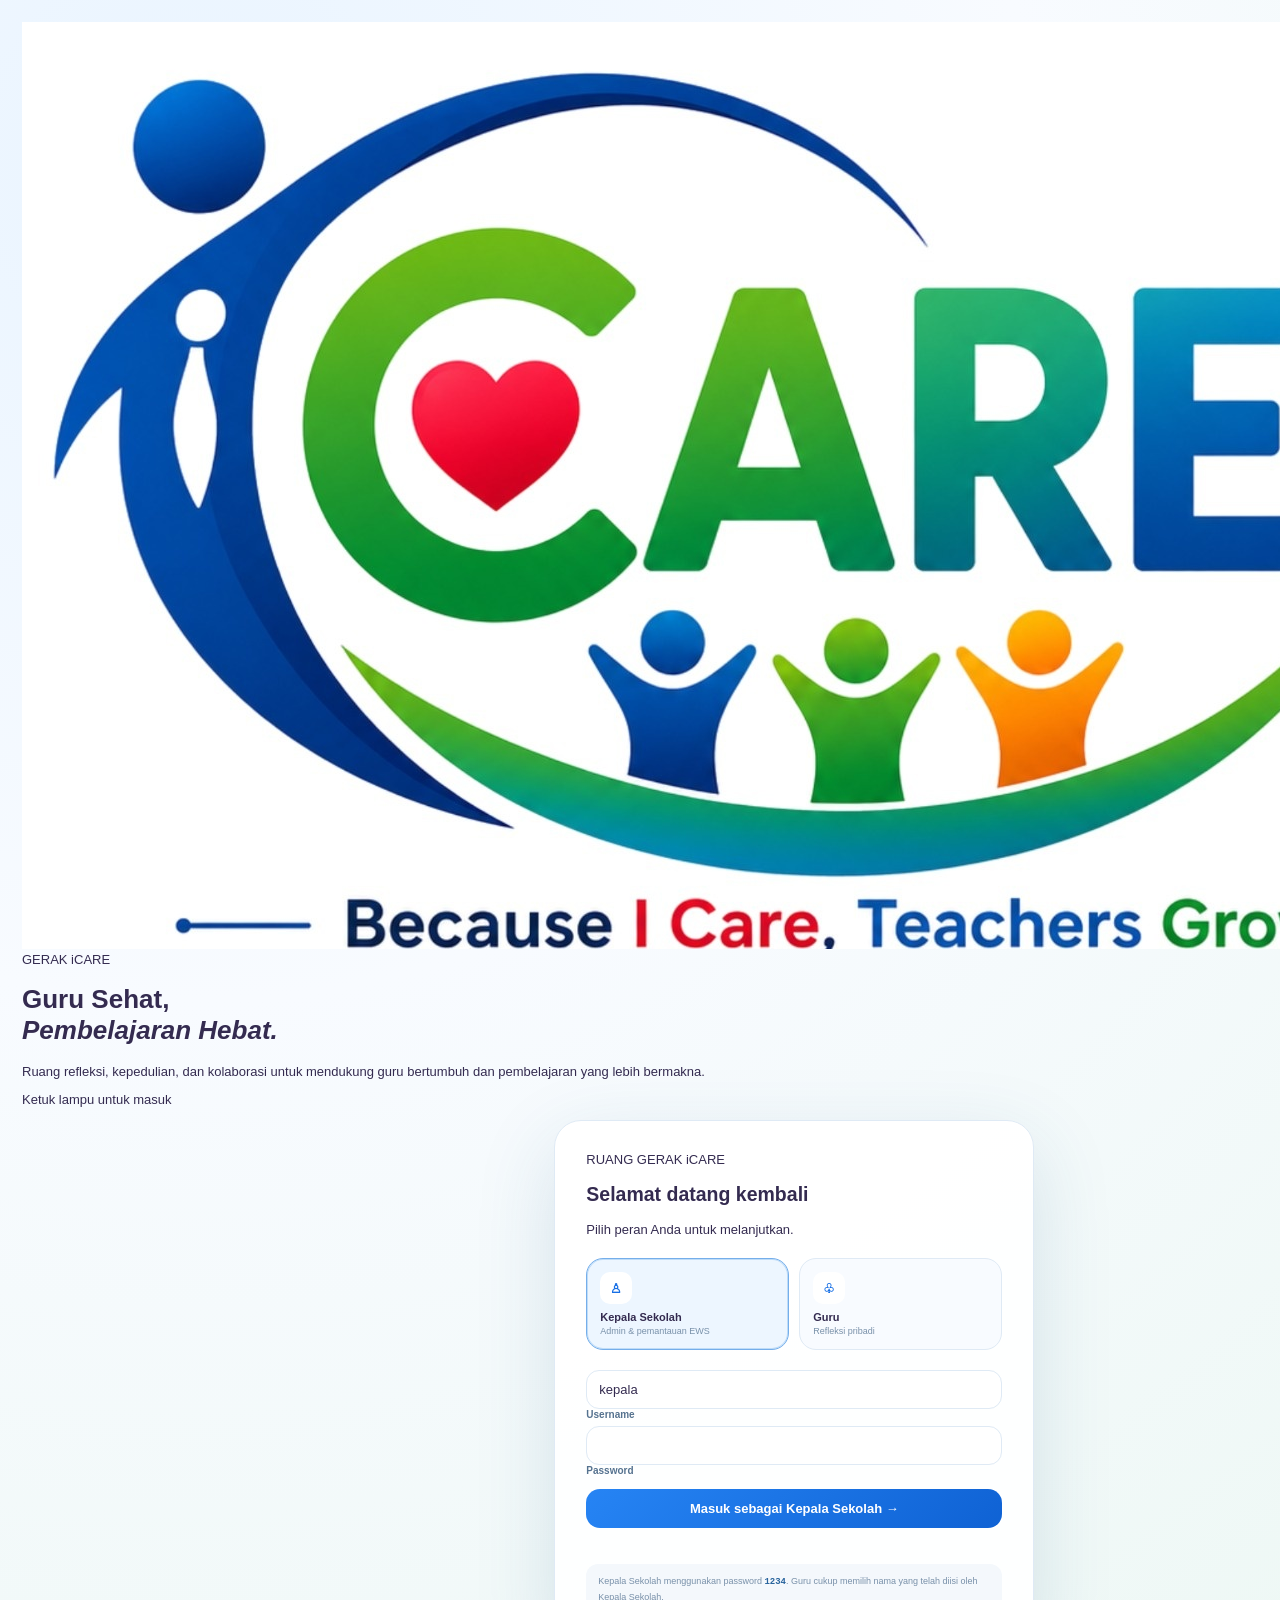
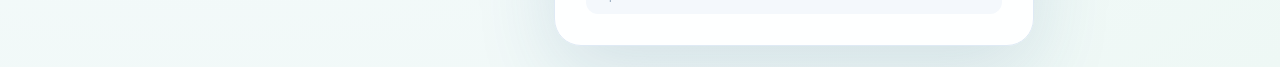
==== commit 04469307: "Update index.html" ====
--- a/index.html
+++ b/index.html
@@ -3,6 +3,50 @@
 <head>
 <meta charset="UTF-8"><meta name="viewport" content="width=device-width,initial-scale=1.0"><meta name="theme-color" content="#176fe5">
 <title>GERAK iCARE — EWS</title><link rel="stylesheet" href="css/style.css">
+
+<style id="daily-reflection-question-layout">
+#refleksiPage #refleksiForm .reflection-question-block{
+  display:grid !important;
+  grid-template-columns:repeat(2,minmax(0,1fr));
+  gap:12px;
+  width:100%;
+  margin:4px 0 2px;
+}
+#refleksiPage #refleksiForm .reflection-question-block > label{
+  display:block !important;
+  min-width:0;
+  margin:0 !important;
+  padding:13px;
+  border:1px solid #eee6f0;
+  border-radius:16px;
+  background:#faf7fb;
+  color:#5d5268;
+  font-size:10px;
+  font-weight:700;
+  line-height:1.45;
+}
+#refleksiPage #refleksiForm .reflection-question-block > label textarea{
+  display:block !important;
+  width:100% !important;
+  min-height:88px;
+  margin:9px 0 0 !important;
+  padding:11px 12px;
+  border:1px solid #e5ddeb;
+  border-radius:12px;
+  background:#fff;
+  color:var(--ink);
+  resize:vertical;
+  outline:0;
+  line-height:1.5;
+}
+#refleksiPage #refleksiForm .reflection-question-block > label textarea:focus{
+  border-color:#a58bd8;
+  box-shadow:0 0 0 4px #f1ebff;
+}
+@media(max-width:760px){
+  #refleksiPage #refleksiForm .reflection-question-block{grid-template-columns:1fr;gap:10px}
+}
+</style>
 </head>
 <body>
 <div id="loginScreen" class="login-screen">
@@ -95,8 +139,8 @@
     <button class="nav-item active" data-page="dashboard"><span>⌂</span>Dashboard</button>
     <button class="nav-item" data-page="guru" data-role="admin"><span>♙</span>Data Guru</button>
     <button class="nav-item" data-page="mood" data-role="guru"><span>♡</span>Mood Check</button>
-    <button class="nav-item" data-page="refleksi" data-role="guru"><span>✎</span>Refleksi Harian</button>
-    <button class="nav-item" data-page="evaluasi" data-role="guru"><span>▣</span>Evaluasi Mingguan</button>
+    <button class="nav-item" data-page="refleksi" data-role="guru"><span>✎</span>Daily Reflection</button>
+    <button class="nav-item" data-page="evaluasi" data-role="guru"><span>▣</span>Weekly Wellbeing</button>
     <button class="nav-item" data-page="warning" data-role="admin"><span>!</span>Early Warning</button>
     <button class="nav-item" data-page="pengaturan" data-role="admin"><span>⚙</span>Pengaturan</button>
   </nav>
@@ -189,7 +233,7 @@
 
     <section class="analytics-integration">
       <div class="analytics-section-head">
-        <div><span class="panel-kicker">MONITORING UTAMA</span><h2>Ringkasan Kondisi Guru</h2><p>Data terintegrasi dari Mood Check, Refleksi Harian, Evaluasi Mingguan, EWS, dan tindak lanjut.</p></div>
+        <div><span class="panel-kicker">MONITORING UTAMA</span><h2>Ringkasan Kondisi Guru</h2><p>Data terintegrasi dari Mood Check, Daily Reflection, Weekly Wellbeing, EWS, dan tindak lanjut.</p></div>
         <div class="analytics-filter"><button class="analytics-period active" data-analytics-period="7">7 Hari</button><button class="analytics-period" data-analytics-period="30">30 Hari</button></div>
       </div>
       <section class="analytics-kpis">
@@ -242,14 +286,14 @@
       <article class="dash-stat stat-purple"><div class="stat-icon">♡</div><div><small>Status EWS Saya</small><strong id="guruStatusShort">—</strong><span id="guruStatusHint">Belum ada data</span></div></article>
       <article class="dash-stat stat-green"><div class="stat-icon">☺</div><div><small>Mood Terakhir</small><strong id="guruMoodValue">—</strong><span id="guruMoodDate">Belum mengisi</span></div></article>
       <article class="dash-stat stat-yellow"><div class="stat-icon">◉</div><div><small>Skor EWS</small><strong id="guruOwnScore">0</strong><span>/100 skor kondisi</span></div></article>
-      <article class="dash-stat stat-orange"><div class="stat-icon">★</div><div><small>Evaluasi Mingguan</small><strong id="guruEvalValue">—</strong><span>skor terakhir / 20</span></div></article>
+      <article class="dash-stat stat-orange"><div class="stat-icon">★</div><div><small>Weekly Wellbeing</small><strong id="guruEvalValue">—</strong><span>skor terakhir / 20</span></div></article>
     </section>
 
     <section class="dashboard-grid-main">
       <article class="dash-panel personal-status-panel">
         <div class="panel-head"><div><span class="panel-kicker">RUANG PRIBADI</span><h2>Kondisi Saya</h2><p>Ringkasan hanya untuk akun Anda.</p></div><span id="guruOwnStatus" class="status-badge large">—</span></div>
         <div class="personal-score"><div><small>Skor EWS</small><strong id="guruOwnScoreLarge">0</strong><span>/100</span></div><div><small>Pemicu utama</small><p id="guruOwnTrigger">Belum ada data.</p></div><div><small>Trend</small><p id="guruOwnTrend">Stabil</p></div></div>
-        <div class="personal-tip"><span>✦</span><div><strong>Ruang dukungan</strong><p>Gunakan Mood Check, Refleksi Harian, dan Evaluasi Mingguan untuk membantu membaca kondisi Anda.</p></div></div>
+        <div class="personal-tip"><span>✦</span><div><strong>Ruang dukungan</strong><p>Gunakan Mood Check, Daily Reflection, dan Weekly Wellbeing untuk membantu membaca kondisi Anda.</p></div></div>
       </article>
       <article class="dash-panel mood-history-panel">
         <div class="panel-head compact"><div><span class="panel-kicker">7 HARI TERAKHIR</span><h2>Riwayat Mood</h2></div><button class="see-all" data-page="mood">Isi hari ini</button></div>
@@ -259,8 +303,8 @@
 
     <section class="quick-actions">
       <button class="quick-action quick-blue" data-page="mood"><span>♡</span><div><strong>Mood Check</strong><small>Ceritakan kondisi hari ini</small></div><b>→</b></button>
-      <button class="quick-action quick-pink" data-page="refleksi"><span>✎</span><div><strong>Refleksi Harian</strong><small>Catat pengalaman pembelajaran</small></div><b>→</b></button>
-      <button class="quick-action quick-yellow" data-page="evaluasi"><span>▣</span><div><strong>Evaluasi Mingguan</strong><small>Isi evaluasi 5 aspek</small></div><b>→</b></button>
+      <button class="quick-action quick-pink" data-page="refleksi"><span>✎</span><div><strong>Daily Reflection</strong><small>Catat pengalaman pembelajaran</small></div><b>→</b></button>
+      <button class="quick-action quick-yellow" data-page="evaluasi"><span>▣</span><div><strong>Weekly Wellbeing</strong><small>Refleksi kondisi mingguan</small></div><b>→</b></button>
     </section>
 
     <section class="guru-inspiration-grid">
@@ -296,13 +340,13 @@
 
 <section id="guruPage" class="page" data-role="admin"><div class="section-card full-page"><div class="page-heading"><span class="eyebrow blue">DATA GURU</span><h2>Data Guru</h2><p>Nama guru diisi dan dikelola oleh Kepala Sekolah. Nama tidak dibuat otomatis oleh sistem.</p></div><div class="toolbar"><input id="guruFullSearch" placeholder="Cari guru..."><button class="primary-small" id="addTeacherButton2">＋ Tambah Guru</button></div><div class="table-wrap"><table><thead><tr><th>No</th><th>Nama Guru</th><th>NIP</th><th>Mata Pelajaran</th><th>Kelas</th><th>Status</th><th>Aksi</th></tr></thead><tbody id="guruFullBody"></tbody></table></div></div></section>
 
-<section id="moodPage" class="page" data-role="guru"><div class="section-card full-page form-page"><div class="page-heading"><span class="eyebrow blue">MOOD CHECK HARIAN</span><h2>Bagaimana kondisi Anda hari ini?</h2><p>Pilih kondisi yang paling menggambarkan hari Anda.</p></div><form id="moodForm"><label>Guru<input id="moodGuruName" readonly></label><label>Mood<select id="moodValue" required><option value="">Pilih mood</option><option>Sangat Baik</option><option>Baik</option><option>Biasa Saja</option><option>Kurang Baik</option><option>Sangat Tidak Baik</option></select></label><label>Catatan <span class="optional">opsional</span><textarea id="moodNote" rows="5" placeholder="Catatan singkat bila diperlukan..."></textarea></label><button class="primary-cta" type="submit">Simpan Mood →</button></form></div></section>
-
-<section id="refleksiPage" class="page" data-role="guru"><div class="section-card full-page form-page"><div class="page-heading"><span class="eyebrow blue">REFLEKSI HARIAN</span><h2>Refleksi Pembelajaran</h2><p>Ringkasan indikator digunakan untuk membaca pola dukungan yang diperlukan.</p></div><form id="refleksiForm"><label>Guru<input id="refleksiGuruName" readonly></label><label>Tanggal<input id="refleksiTanggal" type="date" required></label><label>Beban Kerja<select id="refleksiBeban" required><option value="">Pilih</option><option>Ringan</option><option>Sedang</option><option>Berat</option></select></label><label>Kondisi Pembelajaran<select id="refleksiPembelajaran" required><option value="">Pilih</option><option>Sangat Lancar</option><option>Cukup Lancar</option><option>Mengalami Kendala</option></select></label><label>Dukungan yang Dibutuhkan<select id="refleksiDukungan" required><option value="">Pilih</option><option>Tidak membutuhkan bantuan</option><option>Perlu diskusi</option><option>Perlu dukungan Kepala Sekolah</option><option>Perlu bantuan segera</option></select></label><div class="pm-reflection-block"><div class="pm-reflection-title"><strong>Implementasi Pembelajaran Mendalam</strong><small>Skor 1–4 digunakan untuk analitik implementasi PM.</small></div><div class="pm-reflection-grid"><label>Berkesadaran<select id="pmBerkesadaran" required><option value="">Skor</option><option value="1">1 — Belum terlaksana</option><option value="2">2 — Sebagian terlaksana</option><option value="3">3 — Terlaksana</option><option value="4">4 — Sangat terlaksana</option></select></label><label>Bermakna<select id="pmBermakna" required><option value="">Skor</option><option value="1">1 — Belum terlaksana</option><option value="2">2 — Sebagian terlaksana</option><option value="3">3 — Terlaksana</option><option value="4">4 — Sangat terlaksana</option></select></label><label>Menyenangkan<select id="pmMenyenangkan" required><option value="">Skor</option><option value="1">1 — Belum terlaksana</option><option value="2">2 — Sebagian terlaksana</option><option value="3">3 — Terlaksana</option><option value="4">4 — Sangat terlaksana</option></select></label><label>Memahami<select id="pmMemahami" required><option value="">Skor</option><option value="1">1 — Belum terlaksana</option><option value="2">2 — Sebagian terlaksana</option><option value="3">3 — Terlaksana</option><option value="4">4 — Sangat terlaksana</option></select></label><label>Mengaplikasi<select id="pmMengaplikasi" required><option value="">Skor</option><option value="1">1 — Belum terlaksana</option><option value="2">2 — Sebagian terlaksana</option><option value="3">3 — Terlaksana</option><option value="4">4 — Sangat terlaksana</option></select></label><label>Merefleksi<select id="pmMerefleksi" required><option value="">Skor</option><option value="1">1 — Belum terlaksana</option><option value="2">2 — Sebagian terlaksana</option><option value="3">3 — Terlaksana</option><option value="4">4 — Sangat terlaksana</option></select></label></div></div><label>Catatan <span class="optional">opsional</span><textarea id="refleksiCatatan" rows="6" placeholder="Tuliskan refleksi bila diperlukan..."></textarea></label><button class="primary-cta" type="submit">Simpan Refleksi →</button></form></div></section>
-
-<section id="evaluasiPage" class="page" data-role="guru"><div class="section-card full-page form-page"><div class="page-heading"><span class="eyebrow blue">EVALUASI MINGGUAN</span><h2>Evaluasi Mingguan</h2><p>Setiap aspek diberi skor 1–4.</p></div><form id="evaluasiForm"><label>Guru<input id="evaluasiGuruName" readonly></label><label>Minggu<input id="evaluasiMinggu" type="text" placeholder="Contoh: Minggu ke-1 Oktober 2026" required></label><div class="score-grid"><label>Beban kerja<select id="evaluasiBeban" required><option value="">Skor</option><option value="1">1</option><option value="2">2</option><option value="3">3</option><option value="4">4</option></select></label><label>Kondisi pembelajaran<select id="evaluasiPembelajaran" required><option value="">Skor</option><option value="1">1</option><option value="2">2</option><option value="3">3</option><option value="4">4</option></select></label><label>Hubungan/kolaborasi<select id="evaluasiKolaborasi" required><option value="">Skor</option><option value="1">1</option><option value="2">2</option><option value="3">3</option><option value="4">4</option></select></label><label>Dukungan yang diterima<select id="evaluasiDukungan" required><option value="">Skor</option><option value="1">1</option><option value="2">2</option><option value="3">3</option><option value="4">4</option></select></label><label>Kesiapan minggu berikutnya<select id="evaluasiKesiapan" required><option value="">Skor</option><option value="1">1</option><option value="2">2</option><option value="3">3</option><option value="4">4</option></select></label></div><div class="score-info">17–20 🟢 Aman · 13–16 🟡 Perlu Perhatian · 9–12 🟠 Waspada · 5–8 🔴 Prioritas Tindak Lanjut</div><button class="primary-cta" type="submit">Simpan Evaluasi →</button></form></div></section>
-
-<section id="warningPage" class="page" data-role="admin"><div class="section-card full-page"><div class="page-heading"><span class="eyebrow blue">EARLY WARNING SYSTEM</span><h2>Kondisi Guru</h2><p>EWS membaca pola Mood Check, Refleksi Harian, dan Evaluasi Mingguan. Status tertinggi digunakan jika beberapa indikator berbeda.</p></div><div class="filter-row"><button class="filter-btn active" data-ewsf="ALL">Semua</button><button class="filter-btn" data-ewsf="AMAN">🟢 Aman</button><button class="filter-btn" data-ewsf="PERHATIAN">🟡 Perlu Perhatian</button><button class="filter-btn" data-ewsf="WASPADA">🟠 Waspada</button><button class="filter-btn" data-ewsf="PRIORITAS">🔴 Prioritas</button><button class="filter-btn" data-ewsf="BELUM">⚪ Belum Mengisi</button></div><div class="table-wrap"><table class="ews-table"><thead><tr><th>Guru</th><th>Status</th><th>Pemicu</th><th>Terakhir Mengisi</th><th>Tindak Lanjut</th></tr></thead><tbody id="ewsTableBody"></tbody></table></div></div></section>
+<section id="moodPage" class="page" data-role="guru"><div class="section-card full-page form-page guru-form-page mood-form-page"><div class="page-heading"><span class="eyebrow blue">MOOD CHECK HARIAN</span><h2>Bagaimana kondisi Anda hari ini?</h2><p>Pilih kondisi yang paling menggambarkan hari Anda.</p></div><form id="moodForm"><label>Guru<input id="moodGuruName" readonly></label><label>Mood<select id="moodValue" required><option value="">Pilih mood</option><option>Sangat Baik</option><option>Baik</option><option>Biasa Saja</option><option>Kurang Baik</option><option>Sangat Tidak Baik</option></select></label><label>Catatan <span class="optional">opsional</span><textarea id="moodNote" rows="5" placeholder="Catatan singkat bila diperlukan..."></textarea></label><button class="primary-cta" type="submit">Simpan Mood →</button></form></div></section>
+
+<section id="refleksiPage" class="page" data-role="guru"><div class="section-card full-page form-page guru-form-page refleksi-form-page"><div class="page-heading"><span class="eyebrow blue">DAILY REFLECTION</span><h2>Daily Reflection</h2><p>Refleksikan pengalaman pembelajaran hari ini untuk membantu mengenali kebutuhan dukungan dan perbaikan.</p></div><form id="refleksiForm"><label>Guru<input id="refleksiGuruName" readonly></label><label>Tanggal<input id="refleksiTanggal" type="date" required></label><div class="reflection-question-block"><label>Apakah tujuan pembelajaran tercapai?<textarea id="refTujuanPembelajaran" rows="3" required placeholder="Tuliskan refleksi Anda..."></textarea></label><label>Strategi apa yang berhasil?<textarea id="refStrategiBerhasil" rows="3" required placeholder="Tuliskan refleksi Anda..."></textarea></label><label>Apa kendala yang muncul?<textarea id="refKendala" rows="3" required placeholder="Tuliskan refleksi Anda..."></textarea></label><label>Bagaimana respons murid?<textarea id="refResponsMurid" rows="3" required placeholder="Tuliskan refleksi Anda..."></textarea></label><label>Apa yang perlu diperbaiki?<textarea id="refPerbaikan" rows="3" required placeholder="Tuliskan refleksi Anda..."></textarea></label></div><div class="pm-reflection-block"><div class="pm-reflection-title"><strong>Implementasi Pembelajaran Mendalam</strong><small>Nilai 1–4 pada pengalaman belajar dan kerangka pembelajaran.</small></div><div class="pm-reflection-grid"><label>Berkesadaran<select id="pmBerkesadaran" required><option value="">Skor</option><option value="1">1 — Belum terlaksana</option><option value="2">2 — Sebagian terlaksana</option><option value="3">3 — Terlaksana</option><option value="4">4 — Sangat terlaksana</option></select></label><label>Bermakna<select id="pmBermakna" required><option value="">Skor</option><option value="1">1 — Belum terlaksana</option><option value="2">2 — Sebagian terlaksana</option><option value="3">3 — Terlaksana</option><option value="4">4 — Sangat terlaksana</option></select></label><label>Menyenangkan<select id="pmMenyenangkan" required><option value="">Skor</option><option value="1">1 — Belum terlaksana</option><option value="2">2 — Sebagian terlaksana</option><option value="3">3 — Terlaksana</option><option value="4">4 — Sangat terlaksana</option></select></label><label>Memahami<select id="pmMemahami" required><option value="">Skor</option><option value="1">1 — Belum terlaksana</option><option value="2">2 — Sebagian terlaksana</option><option value="3">3 — Terlaksana</option><option value="4">4 — Sangat terlaksana</option></select></label><label>Mengaplikasi<select id="pmMengaplikasi" required><option value="">Skor</option><option value="1">1 — Belum terlaksana</option><option value="2">2 — Sebagian terlaksana</option><option value="3">3 — Terlaksana</option><option value="4">4 — Sangat terlaksana</option></select></label><label>Merefleksi<select id="pmMerefleksi" required><option value="">Skor</option><option value="1">1 — Belum terlaksana</option><option value="2">2 — Sebagian terlaksana</option><option value="3">3 — Terlaksana</option><option value="4">4 — Sangat terlaksana</option></select></label><label>Praktik Pedagogis<select id="pmPraktikPedagogis" required><option value="">Skor</option><option value="1">1 — Belum terlaksana</option><option value="2">2 — Sebagian terlaksana</option><option value="3">3 — Terlaksana</option><option value="4">4 — Sangat terlaksana</option></select></label><label>Kemitraan Pembelajaran<select id="pmKemitraan" required><option value="">Skor</option><option value="1">1 — Belum terlaksana</option><option value="2">2 — Sebagian terlaksana</option><option value="3">3 — Terlaksana</option><option value="4">4 — Sangat terlaksana</option></select></label><label>Lingkungan Pembelajaran<select id="pmLingkungan" required><option value="">Skor</option><option value="1">1 — Belum terlaksana</option><option value="2">2 — Sebagian terlaksana</option><option value="3">3 — Terlaksana</option><option value="4">4 — Sangat terlaksana</option></select></label><label>Pemanfaatan Teknologi Digital<select id="pmTeknologi" required><option value="">Skor</option><option value="1">1 — Belum terlaksana</option><option value="2">2 — Sebagian terlaksana</option><option value="3">3 — Terlaksana</option><option value="4">4 — Sangat terlaksana</option></select></label></div></div><label>Catatan <span class="optional">opsional</span><textarea id="refleksiCatatan" rows="5" placeholder="Catatan tambahan bila diperlukan..."></textarea></label><button class="primary-cta" type="submit">Simpan Daily Reflection →</button></form></div></section>
+
+<section id="evaluasiPage" class="page" data-role="guru"><div class="section-card full-page form-page guru-form-page evaluasi-form-page"><div class="page-heading"><span class="eyebrow blue">WEEKLY WELLBEING</span><h2>Weekly Wellbeing</h2><p>Refleksikan kondisi dan kesejahteraan Anda selama minggu ini. Pilih skor yang paling sesuai.</p></div><form id="evaluasiForm"><label>Guru<input id="evaluasiGuruName" readonly></label><label>Minggu<input id="evaluasiMinggu" type="text" placeholder="Contoh: Minggu ke-1 Oktober 2026" required></label><div class="score-grid"><label>Saya merasa bersemangat dan termotivasi untuk melaksanakan pembelajaran selama minggu ini.<select id="evaluasiSemangat" required><option value="">Skor</option><option value="1">1 — Sangat Tidak Sesuai</option><option value="2">2 — Tidak Sesuai</option><option value="3">3 — Sesuai</option><option value="4">4 — Sangat Sesuai</option></select></label><label>Beban pekerjaan saya selama minggu ini masih dapat saya kelola dengan baik.<select id="evaluasiBeban" required><option value="">Skor</option><option value="1">1 — Sangat Tidak Sesuai</option><option value="2">2 — Tidak Sesuai</option><option value="3">3 — Sesuai</option><option value="4">4 — Sangat Sesuai</option></select></label><label>Saya merasa memiliki hubungan kerja yang positif dan dapat bekerja sama dengan rekan-rekan di sekolah.<select id="evaluasiHubunganKerja" required><option value="">Skor</option><option value="1">1 — Sangat Tidak Sesuai</option><option value="2">2 — Tidak Sesuai</option><option value="3">3 — Sesuai</option><option value="4">4 — Sangat Sesuai</option></select></label><label>Saya merasa mendapatkan dukungan yang saya butuhkan dari kepala sekolah dalam melaksanakan tugas dan menghadapi kendala.<select id="evaluasiDukungan" required><option value="">Skor</option><option value="1">1 — Sangat Tidak Sesuai</option><option value="2">2 — Tidak Sesuai</option><option value="3">3 — Sesuai</option><option value="4">4 — Sangat Sesuai</option></select></label><label>Saya mampu mengatur waktu antara pekerjaan di sekolah dan kehidupan pribadi dengan cukup baik.<select id="evaluasiKeseimbangan" required><option value="">Skor</option><option value="1">1 — Sangat Tidak Sesuai</option><option value="2">2 — Tidak Sesuai</option><option value="3">3 — Sesuai</option><option value="4">4 — Sangat Sesuai</option></select></label></div><div class="score-info">17–20 🟢 Aman · 13–16 🟡 Perlu Perhatian · 9–12 🟠 Waspada · 5–8 🔴 Prioritas Tindak Lanjut</div><button class="primary-cta" type="submit">Simpan Weekly Wellbeing →</button></form></div></section>
+
+<section id="warningPage" class="page" data-role="admin"><div class="section-card full-page"><div class="page-heading"><span class="eyebrow blue">EARLY WARNING SYSTEM</span><h2>Kondisi Guru</h2><p>EWS membaca pola Mood Check, Daily Reflection, dan Weekly Wellbeing. Status tertinggi digunakan jika beberapa indikator berbeda.</p></div><div class="filter-row"><button class="filter-btn active" data-ewsf="ALL">Semua</button><button class="filter-btn" data-ewsf="AMAN">🟢 Aman</button><button class="filter-btn" data-ewsf="PERHATIAN">🟡 Perlu Perhatian</button><button class="filter-btn" data-ewsf="WASPADA">🟠 Waspada</button><button class="filter-btn" data-ewsf="PRIORITAS">🔴 Prioritas</button><button class="filter-btn" data-ewsf="BELUM">⚪ Belum Mengisi</button></div><div class="table-wrap"><table class="ews-table"><thead><tr><th>Guru</th><th>Status</th><th>Pemicu</th><th>Terakhir Mengisi</th><th>Tindak Lanjut</th></tr></thead><tbody id="ewsTableBody"></tbody></table></div></div></section>
 
 <section id="pengaturanPage" class="page" data-role="admin"><div class="section-card full-page form-page"><div class="page-heading"><span class="eyebrow blue">SISTEM</span><h2>Pengaturan</h2><p>Pengaturan dasar aplikasi.</p></div><form id="settingsForm"><label>Tagline<input id="settingsTagline"></label><label>Nama Instansi<input id="settingsInstansi"></label><button class="primary-cta" type="submit">Simpan Pengaturan →</button></form></div></section>
 
--- a/css/style.css
+++ b/css/style.css
@@ -1,58 +1,4 @@
-:root{--blue:#176fe5;--blue2:#0f58bd;--ink:#173a61;--muted:#7890a9;--line:#dfeaf5;--bg:#f5f9fd;--card:#fff;--safe:#21a66a;--yellow:#d99a00;--orange:#df7218;--red:#d84c5a;--shadow:0 16px 45px rgba(37,91,137,.09)}*{box-sizing:border-box}body{margin:0;font-family:Inter,Segoe UI,Arial,sans-serif;background:var(--bg);color:var(--ink);font-size:13px}button,input,select,textarea{font:inherit}button{cursor:pointer}.muted{color:var(--muted)}[hidden]{display:none!important}.login-screen{position:fixed;inset:0;z-index:100;display:grid;grid-template-columns:50% 50%;min-height:100dvh;overflow:hidden;background:#0a0a0a;transition:background .6s ease;color:#fff}
-.login-screen.light-on{background:radial-gradient(circle at 30% 30%,#fff3b0,#d6b85a)}
-.login-lamp-left{position:relative;width:100%;height:100%;overflow:hidden}
-.login-lamp-right{width:100%;height:100%;display:flex;align-items:center;justify-content:center;transform:translateX(100%);opacity:0;visibility:hidden;pointer-events:none;transition:.8s cubic-bezier(.25,.8,.25,1),visibility 0s linear .8s}
-.login-screen.light-on .login-lamp-right{transform:translateX(0);opacity:1;visibility:visible;pointer-events:auto;transition:.8s cubic-bezier(.25,.8,.25,1),visibility 0s}
-.login-lamp-left .bulb-position{position:absolute;top:0;left:50%;transform:translateX(-50%)}
-.login-lamp-left .bulb-swing{transform-origin:top center}
-.login-lamp-left .wire{width:2px;height:180px;background:linear-gradient(#777,#333);margin:auto}
-.login-lamp-left .bulb{width:70px;height:90px;border-radius:50% 50% 45% 45%;margin:auto;position:relative;z-index:2;cursor:pointer;outline:none;background:radial-gradient(circle at 30% 30%,rgba(255,255,255,.4),rgba(255,255,255,.05));backdrop-filter:blur(6px);border:1px solid rgba(255,255,255,.2);transition:.4s}
-.login-lamp-left .bulb:focus-visible{box-shadow:0 0 0 3px rgba(255,204,102,.7)}
-.login-lamp-left .bulb:before{content:"";position:absolute;top:-18px;left:50%;transform:translateX(-50%);width:32px;height:22px;border-radius:6px;background:linear-gradient(#888,#444)}
-.login-lamp-left .filament{position:absolute;top:35%;left:50%;width:20px;height:30px;transform:translateX(-50%);border:2px solid #ffcc66;border-radius:10px;opacity:.4;transition:.4s;pointer-events:none}
-.login-lamp-left .glow{width:320px;height:320px;background:radial-gradient(circle,rgba(255,240,150,.5),transparent 70%);margin:auto;margin-top:-60px;opacity:0;transition:.5s;filter:blur(10px);pointer-events:none}
-.login-screen.light-on .login-lamp-left .bulb{background:radial-gradient(circle at center,#fff6c0,#ffd54f);box-shadow:0 0 30px #ffd54f,0 0 80px #ffec99,0 0 140px rgba(255,220,100,.6)}
-.login-screen.light-on .login-lamp-left .filament{opacity:1;box-shadow:0 0 10px #ffcc66}
-.login-screen.light-on .login-lamp-left .glow{opacity:1}
-.login-hero-copy{position:absolute;left:9%;bottom:12%;max-width:520px;padding-right:30px}
-.login-logo-mini{width:46px;height:46px;border-radius:13px;overflow:hidden;margin-bottom:15px;box-shadow:0 10px 30px rgba(0,0,0,.25)}
-.login-logo-mini img{width:100%;height:100%;object-fit:cover}
-.login-hero-kicker{font-size:10px;letter-spacing:2px;font-weight:800;color:#ffcc66}
-.login-hero-copy h1{font-size:clamp(34px,4vw,56px);line-height:1.02;margin:8px 0 14px;color:#fff}
-.login-hero-copy h1 em{font-style:normal;color:#ffd54f}
-.login-hero-copy p{max-width:500px;color:#d1d5db;font-size:12px;line-height:1.8;margin:0}
-.login-screen.light-on .login-hero-copy p{color:#4b4b3e}
-.login-screen.light-on .login-hero-copy h1{color:#222}
-.login-screen.light-on .login-hero-kicker{color:#765d00}
-.login-lamp-left .hint{position:absolute;left:50%;top:50%;transform:translateX(-50%);margin-top:150px;font-size:13px;color:#bbb;white-space:nowrap;pointer-events:none;animation:loginPulse 2s ease-in-out infinite;transition:opacity .4s}
-.login-screen.light-on .hint{opacity:0;animation:none}
-@keyframes loginSwing{0%{transform:rotate(10deg)}50%{transform:rotate(-10deg)}100%{transform:rotate(10deg)}}
-@keyframes loginPulse{0%,100%{opacity:.4}50%{opacity:1}}
-.login-lamp-left .bulb-swing.animate{animation:loginSwing 1.5s ease-in-out}
-.login-card{width:360px;max-width:90%;padding:40px 30px;border-radius:25px;background:rgba(255,255,255,.72);backdrop-filter:blur(25px);box-shadow:0 25px 60px rgba(0,0,0,.35),inset 0 1px 1px rgba(255,255,255,.5);border:1px solid rgba(255,255,255,.55);color:#222;text-align:center;position:relative;overflow:hidden}
-.login-card:before{content:"";position:absolute;top:-50%;left:-50%;width:200%;height:200%;background:radial-gradient(circle,rgba(255,255,255,.3),transparent 60%);transform:rotate(25deg);pointer-events:none}
-.login-card>*{position:relative;z-index:1}
-.login-card-heading h2{font-size:24px;margin:7px 0 4px}
-.login-card-heading p{font-size:12px;color:#666;margin:0 0 21px}
-.role-switch{display:grid;grid-template-columns:1fr 1fr;gap:8px;margin:0 0 14px}
-.role-card{border:1px solid rgba(80,80,80,.14);background:rgba(255,255,255,.38);border-radius:14px;padding:11px;text-align:left;color:#222}
-.role-card.active{border-color:#d4ae3d;background:rgba(255,244,190,.7);box-shadow:inset 0 0 0 1px rgba(212,174,61,.25)}
-.role-card b{display:grid;place-items:center;width:28px;height:28px;border-radius:9px;background:#fff;color:#a77c00;margin-bottom:6px}
-.role-card strong,.role-card small{display:block}.role-card strong{font-size:10px}.role-card small{font-size:8px;color:#777;margin-top:3px}
-.login-form{display:grid;gap:10px}.login-form>div{width:100%}
-.input-group{position:relative;margin-bottom:7px}.input-group input,.input-group select{width:100%;padding:14px;border-radius:12px;border:1px solid rgba(80,80,80,.13);outline:none;background:rgba(255,255,255,.58);font-size:14px;color:#222}
-.input-group select{appearance:auto;padding-top:14px}
-.input-group label{position:absolute;left:14px;top:14px;font-size:14px;color:#666;pointer-events:none;transition:.3s;background:transparent}
-.input-group input:focus+label,.input-group input:not(:placeholder-shown)+label,.input-group select:focus+label,.input-group select:valid+label{top:-8px;left:10px;font-size:11px;background:#fff;padding:2px 6px;border-radius:6px;color:#555}
-.input-group input:focus,.input-group select:focus{box-shadow:0 0 0 2px rgba(255,200,0,.55);border-color:#e1bd48}
-.login-button{width:100%;padding:14px;border-radius:12px;border:0;background:linear-gradient(135deg,#ffcc00,#ffaa00);font-weight:800;color:#2c250e;cursor:pointer;transition:.3s}
-.login-button:hover{transform:translateY(-2px);box-shadow:0 10px 20px rgba(255,170,0,.35)}
-.login-error{min-height:17px;color:var(--red);text-align:center;font-size:10px}.login-hint{margin-top:7px;padding:10px 12px;border-radius:12px;background:rgba(255,255,255,.42);color:#666;font-size:8px;line-height:1.6}.login-hint code{font-weight:800;color:#765d00}
-.login-guru-row{display:flex;justify-content:space-between;align-items:center;color:#777;font-size:8px;margin-top:0}.login-guru-row button{border:0;background:transparent;color:#8b6900;font-size:8px}
-@media(max-width:720px) and (orientation:portrait){.login-screen{grid-template-columns:1fr;grid-template-rows:38% 62%;overflow:auto}.login-lamp-left{height:100%}.login-lamp-right{height:100%;padding:0 16px;align-items:flex-start}.login-screen.light-on .login-lamp-right{transform:translateY(0)}.login-lamp-right{transform:translateY(60px)}.login-lamp-left .wire{height:60px}.login-lamp-left .bulb{width:64px;height:82px}.login-lamp-left .glow{width:240px;height:240px;margin-top:-50px}.login-lamp-left .hint{top:0;margin-top:215px}.login-hero-copy{left:7%;bottom:7%;max-width:90%;padding-right:10px}.login-logo-mini{display:none}.login-hero-copy h1{font-size:28px;margin:5px 0 8px}.login-hero-copy p{font-size:9px;line-height:1.5;max-width:330px}.login-card{width:100%;max-width:380px;padding:30px 22px;border-radius:22px}.login-card-heading h2{font-size:22px}.input-group input,.input-group select{font-size:16px;padding:14px}.login-button{padding:15px;font-size:15px}}
-@media(max-height:520px) and (orientation:landscape){.login-screen{grid-template-columns:50% 50%}.login-lamp-left .wire{height:60px}.login-lamp-left .bulb{width:56px;height:72px}.login-lamp-left .glow{width:200px;height:200px;margin-top:-45px}.login-lamp-left .hint{top:0;margin-top:170px}.login-hero-copy{bottom:5%;left:6%;max-width:85%}.login-hero-copy h1{font-size:24px}.login-hero-copy p{font-size:8px}.login-card{width:320px;padding:20px 22px;border-radius:20px}.login-card-heading h2{font-size:20px}.login-card-heading p{margin-bottom:12px}.input-group{margin-bottom:4px}.input-group input,.input-group select{font-size:16px;padding:11px 14px}.login-button{padding:11px}.login-hint{margin-top:3px}}
-@media(prefers-reduced-motion:reduce){.login-lamp-left .bulb-swing.animate,.login-lamp-left .hint{animation:none}}
-.shell{display:flex;min-height:100vh}.sidebar{position:fixed;inset:0 auto 0 0;width:235px;background:#fff;border-right:1px solid var(--line);padding:22px 14px;display:flex;flex-direction:column;z-index:5}.brand{padding:0 8px 25px}.nav{display:grid;gap:5px}.nav-item{border:0;background:transparent;color:#7089a4;text-align:left;padding:11px 13px;border-radius:12px;display:flex;gap:11px;align-items:center;font-size:11px}.nav-item span{width:21px;text-align:center;font-size:16px}.nav-item.active,.nav-item:hover{background:#edf6ff;color:var(--blue);font-weight:800}.sidebar-bottom{margin-top:auto;display:flex;align-items:center;justify-content:space-between;color:#9aacc0}.theme-toggle{border:1px solid var(--line);background:#fff;border-radius:10px;padding:7px 10px;color:#6f87a2}.sidebar-bottom small{font-size:8px;line-height:1.5}.main{margin-left:235px;width:calc(100% - 235px);padding:0 28px 35px}.topbar{height:76px;display:flex;align-items:center;gap:18px}.mobile-brand{display:none}.search{width:300px;display:flex;align-items:center;border:1px solid var(--line);background:#fff;border-radius:13px;padding-left:11px;color:#9ab0c5}.search input{border:0;margin:0;padding:9px;background:transparent}.top-actions{margin-left:auto;display:flex;align-items:center;gap:10px}.date-card{padding:7px 11px;background:#fff;border:1px solid var(--line);border-radius:11px}.date-card span,.date-card strong{display:block}.date-card span{font-size:8px;color:#9ab0c0}.date-card strong{font-size:10px;margin-top:2px}.icon-button{position:relative;border:1px solid var(--line);background:#fff;border-radius:11px;width:38px;height:38px;color:#6d87a3}.icon-button b{position:absolute;right:-3px;top:-5px;background:var(--red);color:#fff;border-radius:10px;min-width:15px;padding:2px 4px;font-size:8px}.profile{display:flex;align-items:center;gap:8px;border:0;background:transparent;text-align:left}.avatar{display:grid;place-items:center;width:34px;height:34px;border-radius:50%;background:#eaf4ff;color:var(--blue);font-weight:800;font-size:9px}.profile strong,.profile small{display:block}.profile strong{font-size:10px}.profile small{font-size:8px;color:var(--muted);margin-top:2px}.logout-button{border:1px solid var(--line);background:#fff;color:#59748e;border-radius:11px;padding:9px 11px;font-size:9px;font-weight:700}.page{display:none}.page.active{display:block}.hero{min-height:215px;background:linear-gradient(105deg,#edf7ff,#f9fcff 58%,#edf8f5);border:1px solid var(--line);border-radius:24px;display:flex;overflow:hidden;position:relative;margin-bottom:18px}.hero-copy{padding:30px;position:relative;z-index:2}.hero h1{font-size:29px;line-height:1.05;margin:7px 0}.hero h1 em{font-style:normal;color:var(--blue)}.hero p{max-width:570px;color:var(--muted);font-size:11px;line-height:1.6}.hero .primary-cta{margin-top:7px}.hero-art{margin-left:auto;width:42%;position:relative;overflow:hidden}.sun{position:absolute;width:85px;height:85px;border-radius:50%;background:#ffe2a1;right:18%;top:28px;opacity:.85}.mountain{position:absolute;bottom:0;width:0;height:0;border-left:130px solid transparent;border-right:130px solid transparent;border-bottom:130px solid #dceefc}.m1{right:35%}.m2{right:-7%;border-bottom-color:#cfe8df}.wave{position:absolute;bottom:-38px;left:-10%;width:120%;height:85px;background:#fff;border-radius:50% 50% 0 0}.summary-layout,.analytics-grid,.guru-own-grid{display:grid;grid-template-columns:2fr 1fr;gap:16px;margin-bottom:16px}.analytics-grid{grid-template-columns:2fr 1fr}.section-card{background:var(--card);border:1px solid var(--line);border-radius:19px;box-shadow:var(--shadow);padding:18px}.card-title,.card-head{display:flex;align-items:center;gap:9px}.card-title strong{font-size:12px}.card-title small{color:#9aadc0;font-size:9px;margin-left:2px}.title-icon{display:grid;place-items:center;width:28px;height:28px;border-radius:9px;background:#edf6ff;color:var(--blue)}.ews-summary{display:grid;grid-template-columns:repeat(5,1fr);gap:9px;margin-top:14px}.ews-stat{padding:12px 10px;border-radius:14px;background:#f7fafc}.ews-stat small,.ews-stat strong,.ews-stat span{display:block}.ews-stat small{font-size:9px;color:#617d99;white-space:nowrap}.ews-stat strong{font-size:23px;margin-top:5px}.ews-stat span{font-size:8px;color:#9aabbd}.ews-stat.safe{border-left:4px solid var(--safe)}.ews-stat.attention{border-left:4px solid #e6b42e}.ews-stat.warning{border-left:4px solid var(--orange)}.ews-stat.priority{border-left:4px solid var(--red)}.ews-stat.unknown{border-left:4px solid #9eb0c2}.system-inline{display:flex;align-items:center;gap:10px;margin-top:20px}.system-inline .check{display:grid;place-items:center;width:35px;height:35px;border-radius:50%;background:#e8f7ef;color:var(--safe);font-weight:900}.system-inline strong,.system-inline small{display:block}.system-inline strong{font-size:11px}.system-inline small{font-size:8px;color:var(--muted);margin-top:3px}.system-pill{margin-left:auto;background:#eaf8ef;color:var(--safe);padding:5px 8px;border-radius:8px;font-size:8px;font-weight:800}.alert-box{display:flex;align-items:center;gap:12px;border:1px solid #dceaf5;background:#fff;border-radius:16px;padding:12px 15px;margin-bottom:16px;opacity:.85}.alert-box.is-active{border-color:#f2c6ca;background:#fff8f8}.alert-box>span{font-size:20px}.alert-box strong,.alert-box small{display:block}.alert-box strong{font-size:11px}.alert-box small{font-size:8px;color:var(--muted);margin-top:3px}.alert-box button{margin-left:auto;border:0;background:#edf6ff;color:var(--blue);padding:8px 11px;border-radius:10px;font-size:9px;font-weight:800}.line-chart{display:flex;margin-top:14px;height:220px}.y-labels{width:35px;display:flex;flex-direction:column;justify-content:space-between;padding:6px 0 25px;font-size:9px;color:#9eb1c4}.chart-area{flex:1;position:relative}.grid-lines{position:absolute;inset:0 0 25px;background:repeating-linear-gradient(to bottom,transparent 0 49px,#edf2f7 50px)}.chart-area svg{width:100%;height:190px;position:relative;z-index:2}.x-labels{display:flex;justify-content:space-between;font-size:8px;color:#9eb1c4}.activity-list{margin-top:11px}.activity-list>div,.recent-row{display:flex;align-items:center;gap:10px;padding:11px 0;border-bottom:1px solid #edf2f7}.activity-list>div:last-child,.recent-row:last-child{border-bottom:0}.activity-list p,.recent-row div{margin:0;flex:1}.activity-list strong,.activity-list small,.recent-row strong,.recent-row small{display:block}.activity-list strong,.recent-row strong{font-size:10px}.activity-list small,.recent-row small{font-size:8px;color:var(--muted);margin-top:3px}.activity-list time,.recent-row time{font-size:8px;color:#9badbf}.activity-icon{display:grid;place-items:center;width:31px;height:31px;border-radius:10px;background:#edf6ff;color:var(--blue)}.full-page{min-height:calc(100vh - 110px)}.page-heading{margin-bottom:18px}.page-heading h2{font-size:24px;margin:6px 0}.page-heading p{color:var(--muted);font-size:10px}.toolbar,.filter-row{display:flex;gap:8px;align-items:center;margin-bottom:13px;flex-wrap:wrap}.toolbar input{max-width:290px;margin:0}.primary-small{border:0;background:var(--blue);color:#fff;border-radius:10px;padding:9px 12px;font-size:9px;font-weight:800}.table-wrap{overflow:auto}.table-wrap table{width:100%;border-collapse:collapse;min-width:720px}.table-wrap th{text-align:left;background:#f6f9fc;color:#7790aa;font-size:8px;padding:10px}.table-wrap td{border-bottom:1px solid #edf2f7;padding:11px 10px;font-size:9px;vertical-align:middle}.table-wrap td strong{font-size:10px}.table-wrap td small{display:block;color:var(--muted);margin-top:3px}.status{display:inline-block;padding:4px 7px;border-radius:8px;background:#eaf8ef;color:var(--safe);font-size:8px}.status.off{background:#f5f6f7;color:#8d9baa}.actions{white-space:nowrap}.action-btn{border:0;background:#edf6ff;color:var(--blue);border-radius:8px;padding:6px 8px;font-size:8px;margin-right:4px}.action-btn.delete{background:#fff0f1;color:var(--red)}.status-badge{display:inline-flex;align-items:center;gap:4px;padding:6px 9px;border-radius:9px;font-size:8px;font-weight:800;white-space:nowrap}.status-badge.large{font-size:10px;padding:8px 11px}.status-badge.safe{background:#e9f8ef;color:#21885a}.status-badge.attention{background:#fff8dc;color:#a67500}.status-badge.warning{background:#fff0e3;color:#b85e13}.status-badge.priority{background:#ffeaec;color:#c73e4d}.status-badge.unknown{background:#f1f4f7;color:#8092a5}.filter-btn{border:1px solid var(--line);background:#fff;color:#607b95;border-radius:10px;padding:8px 10px;font-size:9px}.filter-btn.active{background:#edf6ff;color:var(--blue);border-color:#b9d9f7;font-weight:800}.ews-table td:nth-child(3){max-width:350px}.alert-box+section{margin-top:0}.own-status .status-badge{margin:15px 0}.own-score{display:flex;align-items:baseline;gap:5px}.own-score strong{font-size:42px;color:var(--blue)}.own-score span{font-size:9px;color:var(--muted)}.own-status p{font-size:10px;color:var(--muted);line-height:1.6}.own-history>div{display:flex;align-items:center;gap:10px;padding:11px 0;border-bottom:1px solid #edf2f7}.own-history span{font-size:21px}.own-history strong{font-size:10px}.own-history small{margin-left:auto;color:var(--muted);font-size:8px}.form-page form{max-width:760px;display:grid;gap:12px}.primary-cta{justify-self:start}.optional{font-weight:400;color:#9aaec0}.score-grid{display:grid;grid-template-columns:repeat(5,1fr);gap:9px}.score-info{padding:10px;background:#f7fafc;border-radius:10px;color:#66809a;font-size:9px;line-height:1.5}.modal{position:fixed;inset:0;background:rgba(22,48,74,.38);display:none;align-items:center;justify-content:center;padding:20px;z-index:30}.modal.show{display:flex}.modal-card{width:min(520px,100%);max-height:92vh;overflow:auto;background:#fff;border-radius:20px;padding:20px;box-shadow:0 25px 80px rgba(20,54,85,.25)}.modal-head{display:flex;align-items:center;justify-content:space-between;margin-bottom:14px}.modal-head strong{font-size:13px}.modal-head button{border:0;background:#f1f5f8;border-radius:8px;width:30px;height:30px;font-size:20px;color:#71869c}.modal-card form{display:grid;gap:11px}.modal-actions{display:flex;justify-content:flex-end;gap:7px;margin-top:3px}.secondary{border:1px solid var(--line);background:#fff;color:#627c95;border-radius:9px;padding:9px 12px;font-size:9px}.detail-modal{width:min(900px,100%)}.detail-header{display:flex;justify-content:space-between;align-items:flex-start;gap:15px}.detail-header h2{font-size:24px;margin:5px 0}.detail-header p{font-size:10px;color:var(--muted)}.detail-score{display:grid;grid-template-columns:.8fr 1.5fr 1fr;gap:10px;margin:15px 0}.detail-score>div{background:#f7fafc;border-radius:12px;padding:12px}.detail-score small{display:block;color:var(--muted);font-size:8px}.detail-score strong{font-size:29px}.detail-score p{font-size:9px;line-height:1.5}.detail-grid{display:grid;grid-template-columns:1fr 1fr;gap:12px}.detail-grid section{border:1px solid #edf2f7;border-radius:13px;padding:12px}.detail-grid h3,.detail-action h3{font-size:10px;margin:0 0 10px}.history-chips{display:flex;gap:6px;flex-wrap:wrap}.history-chips span{background:#f4f8fc;border-radius:9px;padding:7px;font-size:8px}.history-item{padding:7px 0;border-bottom:1px solid #edf2f7}.history-item:last-child{border-bottom:0}.history-item strong,.history-item span{display:block;font-size:8px}.history-item span{color:var(--muted);margin-top:3px;line-height:1.5}.detail-action{border-top:1px solid #edf2f7;margin-top:14px;padding-top:14px}.detail-action form{display:grid;gap:10px}.toast{position:fixed;right:20px;bottom:20px;background:#173a61;color:#fff;padding:11px 14px;border-radius:10px;font-size:9px;opacity:0;transform:translateY(10px);transition:.2s;z-index:50}.toast.show{opacity:1;transform:translateY(0)}footer{text-align:center;color:#9aabbd;font-size:8px;padding:25px 0 0}@media(max-width:1000px){.sidebar{width:205px}.main{margin-left:205px;width:calc(100% - 205px);padding:0 17px}.ews-summary{grid-template-columns:repeat(3,1fr)}.analytics-grid{grid-template-columns:1fr}.search{width:220px}}@media(max-width:760px){.sidebar{position:static;width:100%;height:auto;padding:12px;display:block;border-right:0;border-bottom:1px solid var(--line)}.shell{display:block}.brand{padding:0 3px 10px}.nav{display:flex;overflow:auto}.nav-item{white-space:nowrap;padding:8px 10px}.sidebar-bottom{display:none}.main{margin:0;width:100%;padding:0 12px 25px}.topbar{height:auto;padding:10px 0;flex-wrap:wrap}.mobile-brand{display:flex}.search{order:3;width:100%}.top-actions{margin-left:auto}.date-card{display:none}.profile{display:none}.hero{min-height:240px}.hero-copy{padding:23px}.hero-art{display:none}.summary-layout,.analytics-grid,.guru-own-grid{grid-template-columns:1fr}.ews-summary{grid-template-columns:repeat(2,1fr)}.ews-stat.unknown{grid-column:span 2}.score-grid{grid-template-columns:1fr 1fr}.detail-grid,.detail-score{grid-template-columns:1fr}.alert-box{align-items:flex-start}.alert-box button{display:none}.table-wrap table{min-width:700px}.login-card{padding:24px}.login-card h1{font-size:24px}}
+:root{--blue:#176fe5;--blue2:#0f58bd;--ink:#173a61;--muted:#7890a9;--line:#dfeaf5;--bg:#f5f9fd;--card:#fff;--safe:#21a66a;--yellow:#d99a00;--orange:#df7218;--red:#d84c5a;--shadow:0 16px 45px rgba(37,91,137,.09)}*{box-sizing:border-box}body{margin:0;font-family:Inter,Segoe UI,Arial,sans-serif;background:var(--bg);color:var(--ink);font-size:13px}button,input,select,textarea{font:inherit}button{cursor:pointer}.muted{color:var(--muted)}[hidden]{display:none!important}.login-screen{min-height:100vh;display:grid;place-items:center;padding:22px;background:radial-gradient(circle at 15% 10%,#e9f4ff,#f8fbff 45%,#eef8f5)}.login-card{width:min(480px,100%);padding:31px;border:1px solid var(--line);background:rgba(255,255,255,.96);border-radius:27px;box-shadow:0 25px 80px rgba(37,91,137,.15)}.login-brand,.brand,.mobile-brand{display:flex;align-items:center;gap:11px}.login-brand img,.brand img,.mobile-brand img{width:48px;height:48px;border-radius:14px;object-fit:cover}.login-brand strong,.login-brand span,.brand strong,.brand span{display:block}.login-brand strong,.brand strong{color:#174c83;font-size:16px}.login-brand span,.brand span{color:#8aa0b8;font-size:9px;margin-top:3px}.eyebrow{display:inline-block;font-size:9px;font-weight:800;letter-spacing:1.2px}.blue{color:var(--blue)}.login-card h1{font-size:27px;margin:8px 0 4px}.role-switch{display:grid;grid-template-columns:1fr 1fr;gap:10px;margin:21px 0 14px}.role-card{border:1px solid var(--line);background:#f8fbff;border-radius:17px;padding:13px;text-align:left;color:var(--ink)}.role-card.active{border-color:#75aeea;background:#edf6ff;box-shadow:inset 0 0 0 1px #bedcf8}.role-card b{display:grid;place-items:center;width:32px;height:32px;border-radius:10px;background:#fff;color:var(--blue);margin-bottom:7px}.role-card strong,.role-card small{display:block}.role-card strong{font-size:11px}.role-card small{font-size:9px;color:var(--muted);margin-top:3px}.login-form{display:grid;gap:10px}.login-form label,.form-page label,.modal-card label{display:block;font-size:10px;font-weight:700;color:#55728f}.login-form input,.login-form select,.form-page input,.form-page select,.form-page textarea,.modal-card input,.modal-card select,.modal-card textarea,.toolbar input,.search input{width:100%;border:1px solid var(--line);background:#fff;color:var(--ink);border-radius:13px;padding:11px 12px;margin-top:6px;outline:0}.login-form input:focus,.login-form select:focus,.form-page input:focus,.form-page select:focus,.form-page textarea:focus{border-color:#75afea;box-shadow:0 0 0 4px #edf6ff}.login-button,.primary-cta{border:0;border-radius:14px;background:linear-gradient(135deg,#2684f4,#0f62d4);color:#fff;font-weight:800;padding:12px 16px}.login-button{margin-top:3px}.login-error{min-height:17px;color:var(--red);text-align:center;font-size:10px}.login-hint{margin-top:9px;padding:10px 12px;border-radius:12px;background:#f4f8fc;color:var(--muted);font-size:9px;line-height:1.6}.login-hint code{font-weight:800;color:#28649d}.login-guru-row{display:flex;justify-content:space-between;align-items:center;color:var(--muted);font-size:9px;margin-top:6px}.login-guru-row button{border:0;background:transparent;color:var(--blue);font-size:9px}.shell{display:flex;min-height:100vh}.sidebar{position:fixed;inset:0 auto 0 0;width:235px;background:#fff;border-right:1px solid var(--line);padding:22px 14px;display:flex;flex-direction:column;z-index:5}.brand{padding:0 8px 25px}.nav{display:grid;gap:5px}.nav-item{border:0;background:transparent;color:#7089a4;text-align:left;padding:11px 13px;border-radius:12px;display:flex;gap:11px;align-items:center;font-size:11px}.nav-item span{width:21px;text-align:center;font-size:16px}.nav-item.active,.nav-item:hover{background:#edf6ff;color:var(--blue);font-weight:800}.sidebar-bottom{margin-top:auto;display:flex;align-items:center;justify-content:space-between;color:#9aacc0}.theme-toggle{border:1px solid var(--line);background:#fff;border-radius:10px;padding:7px 10px;color:#6f87a2}.sidebar-bottom small{font-size:8px;line-height:1.5}.main{margin-left:235px;width:calc(100% - 235px);padding:0 28px 35px}.topbar{height:76px;display:flex;align-items:center;gap:18px}.mobile-brand{display:none}.search{width:300px;display:flex;align-items:center;border:1px solid var(--line);background:#fff;border-radius:13px;padding-left:11px;color:#9ab0c5}.search input{border:0;margin:0;padding:9px;background:transparent}.top-actions{margin-left:auto;display:flex;align-items:center;gap:10px}.date-card{padding:7px 11px;background:#fff;border:1px solid var(--line);border-radius:11px}.date-card span,.date-card strong{display:block}.date-card span{font-size:8px;color:#9ab0c0}.date-card strong{font-size:10px;margin-top:2px}.icon-button{position:relative;border:1px solid var(--line);background:#fff;border-radius:11px;width:38px;height:38px;color:#6d87a3}.icon-button b{position:absolute;right:-3px;top:-5px;background:var(--red);color:#fff;border-radius:10px;min-width:15px;padding:2px 4px;font-size:8px}.profile{display:flex;align-items:center;gap:8px;border:0;background:transparent;text-align:left}.avatar{display:grid;place-items:center;width:34px;height:34px;border-radius:50%;background:#eaf4ff;color:var(--blue);font-weight:800;font-size:9px}.profile strong,.profile small{display:block}.profile strong{font-size:10px}.profile small{font-size:8px;color:var(--muted);margin-top:2px}.logout-button{border:1px solid var(--line);background:#fff;color:#59748e;border-radius:11px;padding:9px 11px;font-size:9px;font-weight:700}.page{display:none}.page.active{display:block}.hero{min-height:215px;background:linear-gradient(105deg,#edf7ff,#f9fcff 58%,#edf8f5);border:1px solid var(--line);border-radius:24px;display:flex;overflow:hidden;position:relative;margin-bottom:18px}.hero-copy{padding:30px;position:relative;z-index:2}.hero h1{font-size:29px;line-height:1.05;margin:7px 0}.hero h1 em{font-style:normal;color:var(--blue)}.hero p{max-width:570px;color:var(--muted);font-size:11px;line-height:1.6}.hero .primary-cta{margin-top:7px}.hero-art{margin-left:auto;width:42%;position:relative;overflow:hidden}.sun{position:absolute;width:85px;height:85px;border-radius:50%;background:#ffe2a1;right:18%;top:28px;opacity:.85}.mountain{position:absolute;bottom:0;width:0;height:0;border-left:130px solid transparent;border-right:130px solid transparent;border-bottom:130px solid #dceefc}.m1{right:35%}.m2{right:-7%;border-bottom-color:#cfe8df}.wave{position:absolute;bottom:-38px;left:-10%;width:120%;height:85px;background:#fff;border-radius:50% 50% 0 0}.summary-layout,.analytics-grid,.guru-own-grid{display:grid;grid-template-columns:2fr 1fr;gap:16px;margin-bottom:16px}.analytics-grid{grid-template-columns:2fr 1fr}.section-card{background:var(--card);border:1px solid var(--line);border-radius:19px;box-shadow:var(--shadow);padding:18px}.card-title,.card-head{display:flex;align-items:center;gap:9px}.card-title strong{font-size:12px}.card-title small{color:#9aadc0;font-size:9px;margin-left:2px}.title-icon{display:grid;place-items:center;width:28px;height:28px;border-radius:9px;background:#edf6ff;color:var(--blue)}.ews-summary{display:grid;grid-template-columns:repeat(5,1fr);gap:9px;margin-top:14px}.ews-stat{padding:12px 10px;border-radius:14px;background:#f7fafc}.ews-stat small,.ews-stat strong,.ews-stat span{display:block}.ews-stat small{font-size:9px;color:#617d99;white-space:nowrap}.ews-stat strong{font-size:23px;margin-top:5px}.ews-stat span{font-size:8px;color:#9aabbd}.ews-stat.safe{border-left:4px solid var(--safe)}.ews-stat.attention{border-left:4px solid #e6b42e}.ews-stat.warning{border-left:4px solid var(--orange)}.ews-stat.priority{border-left:4px solid var(--red)}.ews-stat.unknown{border-left:4px solid #9eb0c2}.system-inline{display:flex;align-items:center;gap:10px;margin-top:20px}.system-inline .check{display:grid;place-items:center;width:35px;height:35px;border-radius:50%;background:#e8f7ef;color:var(--safe);font-weight:900}.system-inline strong,.system-inline small{display:block}.system-inline strong{font-size:11px}.system-inline small{font-size:8px;color:var(--muted);margin-top:3px}.system-pill{margin-left:auto;background:#eaf8ef;color:var(--safe);padding:5px 8px;border-radius:8px;font-size:8px;font-weight:800}.alert-box{display:flex;align-items:center;gap:12px;border:1px solid #dceaf5;background:#fff;border-radius:16px;padding:12px 15px;margin-bottom:16px;opacity:.85}.alert-box.is-active{border-color:#f2c6ca;background:#fff8f8}.alert-box>span{font-size:20px}.alert-box strong,.alert-box small{display:block}.alert-box strong{font-size:11px}.alert-box small{font-size:8px;color:var(--muted);margin-top:3px}.alert-box button{margin-left:auto;border:0;background:#edf6ff;color:var(--blue);padding:8px 11px;border-radius:10px;font-size:9px;font-weight:800}.line-chart{display:flex;margin-top:14px;height:220px}.y-labels{width:35px;display:flex;flex-direction:column;justify-content:space-between;padding:6px 0 25px;font-size:9px;color:#9eb1c4}.chart-area{flex:1;position:relative}.grid-lines{position:absolute;inset:0 0 25px;background:repeating-linear-gradient(to bottom,transparent 0 49px,#edf2f7 50px)}.chart-area svg{width:100%;height:190px;position:relative;z-index:2}.x-labels{display:flex;justify-content:space-between;font-size:8px;color:#9eb1c4}.activity-list{margin-top:11px}.activity-list>div,.recent-row{display:flex;align-items:center;gap:10px;padding:11px 0;border-bottom:1px solid #edf2f7}.activity-list>div:last-child,.recent-row:last-child{border-bottom:0}.activity-list p,.recent-row div{margin:0;flex:1}.activity-list strong,.activity-list small,.recent-row strong,.recent-row small{display:block}.activity-list strong,.recent-row strong{font-size:10px}.activity-list small,.recent-row small{font-size:8px;color:var(--muted);margin-top:3px}.activity-list time,.recent-row time{font-size:8px;color:#9badbf}.activity-icon{display:grid;place-items:center;width:31px;height:31px;border-radius:10px;background:#edf6ff;color:var(--blue)}.full-page{min-height:calc(100vh - 110px)}.page-heading{margin-bottom:18px}.page-heading h2{font-size:24px;margin:6px 0}.page-heading p{color:var(--muted);font-size:10px}.toolbar,.filter-row{display:flex;gap:8px;align-items:center;margin-bottom:13px;flex-wrap:wrap}.toolbar input{max-width:290px;margin:0}.primary-small{border:0;background:var(--blue);color:#fff;border-radius:10px;padding:9px 12px;font-size:9px;font-weight:800}.table-wrap{overflow:auto}.table-wrap table{width:100%;border-collapse:collapse;min-width:720px}.table-wrap th{text-align:left;background:#f6f9fc;color:#7790aa;font-size:8px;padding:10px}.table-wrap td{border-bottom:1px solid #edf2f7;padding:11px 10px;font-size:9px;vertical-align:middle}.table-wrap td strong{font-size:10px}.table-wrap td small{display:block;color:var(--muted);margin-top:3px}.status{display:inline-block;padding:4px 7px;border-radius:8px;background:#eaf8ef;color:var(--safe);font-size:8px}.status.off{background:#f5f6f7;color:#8d9baa}.actions{white-space:nowrap}.action-btn{border:0;background:#edf6ff;color:var(--blue);border-radius:8px;padding:6px 8px;font-size:8px;margin-right:4px}.action-btn.delete{background:#fff0f1;color:var(--red)}.status-badge{display:inline-flex;align-items:center;gap:4px;padding:6px 9px;border-radius:9px;font-size:8px;font-weight:800;white-space:nowrap}.status-badge.large{font-size:10px;padding:8px 11px}.status-badge.safe{background:#e9f8ef;color:#21885a}.status-badge.attention{background:#fff8dc;color:#a67500}.status-badge.warning{background:#fff0e3;color:#b85e13}.status-badge.priority{background:#ffeaec;color:#c73e4d}.status-badge.unknown{background:#f1f4f7;color:#8092a5}.filter-btn{border:1px solid var(--line);background:#fff;color:#607b95;border-radius:10px;padding:8px 10px;font-size:9px}.filter-btn.active{background:#edf6ff;color:var(--blue);border-color:#b9d9f7;font-weight:800}.ews-table td:nth-child(3){max-width:350px}.alert-box+section{margin-top:0}.own-status .status-badge{margin:15px 0}.own-score{display:flex;align-items:baseline;gap:5px}.own-score strong{font-size:42px;color:var(--blue)}.own-score span{font-size:9px;color:var(--muted)}.own-status p{font-size:10px;color:var(--muted);line-height:1.6}.own-history>div{display:flex;align-items:center;gap:10px;padding:11px 0;border-bottom:1px solid #edf2f7}.own-history span{font-size:21px}.own-history strong{font-size:10px}.own-history small{margin-left:auto;color:var(--muted);font-size:8px}.form-page form{max-width:760px;display:grid;gap:12px}.primary-cta{justify-self:start}.optional{font-weight:400;color:#9aaec0}.score-grid{display:grid;grid-template-columns:repeat(5,1fr);gap:9px}.score-info{padding:10px;background:#f7fafc;border-radius:10px;color:#66809a;font-size:9px;line-height:1.5}.modal{position:fixed;inset:0;background:rgba(22,48,74,.38);display:none;align-items:center;justify-content:center;padding:20px;z-index:30}.modal.show{display:flex}.modal-card{width:min(520px,100%);max-height:92vh;overflow:auto;background:#fff;border-radius:20px;padding:20px;box-shadow:0 25px 80px rgba(20,54,85,.25)}.modal-head{display:flex;align-items:center;justify-content:space-between;margin-bottom:14px}.modal-head strong{font-size:13px}.modal-head button{border:0;background:#f1f5f8;border-radius:8px;width:30px;height:30px;font-size:20px;color:#71869c}.modal-card form{display:grid;gap:11px}.modal-actions{display:flex;justify-content:flex-end;gap:7px;margin-top:3px}.secondary{border:1px solid var(--line);background:#fff;color:#627c95;border-radius:9px;padding:9px 12px;font-size:9px}.detail-modal{width:min(900px,100%)}.detail-header{display:flex;justify-content:space-between;align-items:flex-start;gap:15px}.detail-header h2{font-size:24px;margin:5px 0}.detail-header p{font-size:10px;color:var(--muted)}.detail-score{display:grid;grid-template-columns:.8fr 1.5fr 1fr;gap:10px;margin:15px 0}.detail-score>div{background:#f7fafc;border-radius:12px;padding:12px}.detail-score small{display:block;color:var(--muted);font-size:8px}.detail-score strong{font-size:29px}.detail-score p{font-size:9px;line-height:1.5}.detail-grid{display:grid;grid-template-columns:1fr 1fr;gap:12px}.detail-grid section{border:1px solid #edf2f7;border-radius:13px;padding:12px}.detail-grid h3,.detail-action h3{font-size:10px;margin:0 0 10px}.history-chips{display:flex;gap:6px;flex-wrap:wrap}.history-chips span{background:#f4f8fc;border-radius:9px;padding:7px;font-size:8px}.history-item{padding:7px 0;border-bottom:1px solid #edf2f7}.history-item:last-child{border-bottom:0}.history-item strong,.history-item span{display:block;font-size:8px}.history-item span{color:var(--muted);margin-top:3px;line-height:1.5}.detail-action{border-top:1px solid #edf2f7;margin-top:14px;padding-top:14px}.detail-action form{display:grid;gap:10px}.toast{position:fixed;right:20px;bottom:20px;background:#173a61;color:#fff;padding:11px 14px;border-radius:10px;font-size:9px;opacity:0;transform:translateY(10px);transition:.2s;z-index:50}.toast.show{opacity:1;transform:translateY(0)}footer{text-align:center;color:#9aabbd;font-size:8px;padding:25px 0 0}@media(max-width:1000px){.sidebar{width:205px}.main{margin-left:205px;width:calc(100% - 205px);padding:0 17px}.ews-summary{grid-template-columns:repeat(3,1fr)}.analytics-grid{grid-template-columns:1fr}.search{width:220px}}@media(max-width:760px){.sidebar{position:static;width:100%;height:auto;padding:12px;display:block;border-right:0;border-bottom:1px solid var(--line)}.shell{display:block}.brand{padding:0 3px 10px}.nav{display:flex;overflow:auto}.nav-item{white-space:nowrap;padding:8px 10px}.sidebar-bottom{display:none}.main{margin:0;width:100%;padding:0 12px 25px}.topbar{height:auto;padding:10px 0;flex-wrap:wrap}.mobile-brand{display:flex}.search{order:3;width:100%}.top-actions{margin-left:auto}.date-card{display:none}.profile{display:none}.hero{min-height:240px}.hero-copy{padding:23px}.hero-art{display:none}.summary-layout,.analytics-grid,.guru-own-grid{grid-template-columns:1fr}.ews-summary{grid-template-columns:repeat(2,1fr)}.ews-stat.unknown{grid-column:span 2}.score-grid{grid-template-columns:1fr 1fr}.detail-grid,.detail-score{grid-template-columns:1fr}.alert-box{align-items:flex-start}.alert-box button{display:none}.table-wrap table{min-width:700px}.login-card{padding:24px}.login-card h1{font-size:24px}}
 
 /* =========================================================
    GERAK iCARE — Pinterest-inspired dashboard layer
@@ -101,52 +47,43 @@
 @media(max-width:760px){.sidebar{position:static;width:100%;padding:10px 12px;background:linear-gradient(90deg,#9582dc,#7d68ca)}.brand-pinterest{border-bottom:0;padding:2px 3px 10px}.side-profile{margin:0 0 8px;padding:8px}.nav{display:flex;overflow:auto}.nav-item{white-space:nowrap}.main{margin:0;width:100%;padding:0 12px 25px}.topbar{padding:9px 0}.search{order:3;width:100%}.top-actions{margin-left:auto}.date-card,.profile-clickable>span:last-child{display:none}.profile-clickable{padding:0}.dashboard-welcome{min-height:205px;padding:22px 20px}.welcome-copy{max-width:100%}.welcome-art{opacity:.65;width:52%;right:-30px}.dashboard-welcome h1{font-size:23px}.dashboard-welcome p{max-width:290px}.dashboard-stats{grid-template-columns:1fr 1fr;gap:9px}.dash-stat{min-height:86px;padding:12px}.dash-stat strong{font-size:20px}.dashboard-grid-main,.dashboard-grid-bottom,.dashboard-mini-row{grid-template-columns:1fr}.trend-chart{height:185px}.status-ring-wrap{justify-content:center}.quick-actions{grid-template-columns:1fr}.alert-panel{align-items:flex-start}.alert-panel .soft-action{display:none}.side-profile{display:flex}.top-actions .logout-button{display:none}}
 @media(max-width:420px){.dashboard-stats{grid-template-columns:1fr}.welcome-actions .dashboard-cta{padding:8px 10px}.welcome-art{display:none}.dashboard-welcome{min-height:190px}.dash-panel{padding:13px}.personal-score{grid-template-columns:1fr}.profile-photo-modal .modal-card{padding:16px}}
 
-/* =========================================================
-   GERAK iCARE v4 - integrated analytics additions
-   Existing UX/UI is preserved; these rules reuse the current
-   pastel dashboard language instead of replacing it.
-   ========================================================= */
-.analytics-integration{margin-top:16px;display:grid;gap:14px}
-.analytics-section-head{display:flex;align-items:flex-end;justify-content:space-between;gap:14px;padding:4px 2px}
-.analytics-section-head h2{margin:4px 0;font-size:18px;color:var(--text)}
-.analytics-section-head p{margin:0;color:var(--muted);font-size:11px}
-.analytics-filter{display:flex;gap:5px;background:rgba(255,255,255,.55);padding:4px;border:1px solid rgba(214,226,242,.8);border-radius:12px}
-.analytics-period{border:0;background:transparent;padding:7px 12px;border-radius:9px;color:#8192aa;font-size:10px;font-weight:800;cursor:pointer}
-.analytics-period.active{background:#eee7ff;color:#7354d5;box-shadow:0 3px 10px rgba(122,86,218,.12)}
-.analytics-kpis{display:grid;grid-template-columns:repeat(4,1fr);gap:10px}
-.analytics-kpi{min-height:88px;border:1px solid rgba(215,228,243,.9);border-radius:17px;background:rgba(255,255,255,.78);box-shadow:var(--shadow);padding:12px;display:flex;align-items:center;gap:10px}
-.analytics-kpi-icon{width:42px;height:42px;border-radius:13px;background:#eee8ff;color:#7959d8;display:grid;place-items:center;font-size:20px;flex:none}
-.analytics-kpi:nth-child(2) .analytics-kpi-icon{background:#ffeaf0;color:#df7189}.analytics-kpi:nth-child(3) .analytics-kpi-icon{background:#fff2d8;color:#d79b2e}.analytics-kpi:nth-child(4) .analytics-kpi-icon{background:#e6f6ef;color:#35a676}
-.analytics-kpi small,.analytics-kpi strong,.analytics-kpi span{display:block}.analytics-kpi small{font-size:9px;color:#8798ad}.analytics-kpi strong{font-size:22px;color:var(--text);margin-top:1px}.analytics-kpi span{font-size:8px;color:#93a3b6;margin-top:1px}
-.analytics-grid-v4{display:grid;grid-template-columns:1.45fr 1fr;gap:12px}
-.analytics-card-v4{padding:14px;min-width:0}
-.mini-category{font-size:9px;font-weight:800;color:#7354d5;background:#f1ecff;border-radius:20px;padding:6px 9px;white-space:nowrap}
-.simple-line-chart{position:relative;padding-top:4px}.simple-line-chart svg{width:100%;height:150px;display:block}.simple-chart-labels{display:flex;justify-content:space-between;color:#9aabbd;font-size:8px;padding:0 3px}
-.analytics-foot{display:flex;justify-content:space-between;border-top:1px solid #edf1f6;margin-top:9px;padding-top:9px;font-size:9px;color:#8a9caf}.analytics-foot b{color:var(--text)}
-.mood-distribution{display:flex;align-items:center;gap:20px;min-height:175px}.mood-donut{width:145px;height:145px;border-radius:50%;display:grid;place-items:center;position:relative;flex:none;background:#ece7f8;box-shadow:inset 0 0 0 22px rgba(255,255,255,.94)}.mood-donut:after{content:"";position:absolute;width:87px;height:87px;border-radius:50%;background:var(--panel,#fff);box-shadow:0 3px 15px rgba(85,65,120,.08)}.mood-donut strong,.mood-donut small{position:relative;z-index:1}.mood-donut strong{font-size:24px;color:var(--text)}.mood-donut small{font-size:8px;color:#9ba9b8;margin-top:-48px}.mood-legend{display:grid;gap:8px;flex:1}.mood-legend>div{display:grid;grid-template-columns:10px 1fr auto;align-items:center;gap:6px;font-size:9px;color:#71859b}.mood-legend i{width:8px;height:8px;border-radius:50%}.mood-legend b{color:var(--text)}
-.distribution-strip{display:grid;gap:7px;margin-top:8px}.dist-item{display:grid;grid-template-columns:115px 35px 1fr;align-items:center;gap:7px;font-size:8px;color:#8192a6}.dist-item b{text-align:right;color:var(--text)}.dist-item i,.pm-bar i,.detail-bars i{height:7px;background:#edf1f6;border-radius:99px;overflow:hidden}.dist-item em,.pm-bar em,.detail-bars em{display:block;height:100%;border-radius:99px;background:linear-gradient(90deg,#8d68e8,#e28bb3)}
-.pm-bars{display:grid;gap:12px;margin-top:8px}.pm-bar>div{display:flex;justify-content:space-between;font-size:9px;color:#7d8fa3}.pm-bar b{color:var(--text)}.pm-bar i{display:block;margin-top:5px}
-.recommendation-list-v4{display:grid;gap:6px}.recommendation-row-v4{border:1px solid #edf0f5;background:rgba(255,255,255,.62);border-radius:12px;padding:9px;display:grid;grid-template-columns:25px 1fr 15px;align-items:center;text-align:left;gap:8px;cursor:pointer}.recommendation-row-v4:hover{transform:translateY(-1px);box-shadow:0 7px 16px rgba(74,70,95,.08)}.priority-dot{font-size:14px}.recommendation-row-v4 strong,.recommendation-row-v4 small{display:block}.recommendation-row-v4 strong{font-size:9px;color:var(--text)}.recommendation-row-v4 small{font-size:8px;color:#8a9caf;margin-top:2px}.recommendation-row-v4>span:last-child{color:#8a65dd}
-.followup-summary-v4{display:grid;gap:8px}.followup-summary-v4>div{display:flex;justify-content:space-between;align-items:center;border-bottom:1px solid #edf1f5;padding:7px 0;color:#8293a7;font-size:9px}.followup-summary-v4 b{width:25px;height:25px;border-radius:8px;background:#f0ecff;color:#7657d8;display:grid;place-items:center}
-.pm-reflection-block{margin-top:8px;padding:12px;border-radius:15px;background:#faf8ff;border:1px solid #e9e1fb}.pm-reflection-title{display:flex;justify-content:space-between;align-items:flex-end;gap:10px;margin-bottom:6px}.pm-reflection-title strong{font-size:11px;color:#6650b5}.pm-reflection-title small{font-size:8px;color:#9aa8b8}.pm-reflection-grid{display:grid;grid-template-columns:repeat(2,1fr);gap:8px}.pm-reflection-grid label{margin-top:4px!important}.pm-reflection-grid select{width:100%}
-.detail-profile{display:flex;align-items:center;gap:10px;padding-bottom:12px;border-bottom:1px solid #edf1f6}.detail-avatar{width:44px;height:44px;border-radius:14px;background:linear-gradient(145deg,#cdbdf9,#f3c4d1);display:grid;place-items:center;color:white;font-weight:900}.detail-profile h3{margin:0;font-size:15px}.detail-profile p{margin:3px 0 0;font-size:9px;color:#8a9bad}.detail-profile .status-badge{margin-left:auto}.detail-kpis{display:grid;grid-template-columns:repeat(3,1fr);gap:8px;margin:12px 0}.detail-kpis>div{background:#fafbfe;border:1px solid #edf1f6;border-radius:12px;padding:9px}.detail-kpis small,.detail-kpis strong,.detail-kpis span{display:block}.detail-kpis small{font-size:8px;color:#8d9eb0}.detail-kpis strong{font-size:18px;margin-top:2px;color:var(--text)}.detail-kpis span{font-size:8px;color:#8d9eb0}.detail-section{padding:11px 0;border-top:1px solid #edf1f6}.detail-section h4{margin:0 0 7px;font-size:10px;color:#5f7390}.detail-section p{font-size:9px;color:#7e90a5;line-height:1.6}.detail-section ul{padding-left:17px;margin:5px 0}.detail-section li{font-size:9px;color:#7e90a5;margin:4px 0}.detail-bars{display:grid;gap:8px}.detail-bars>div{display:grid;grid-template-columns:100px 35px 1fr;gap:7px;align-items:center;font-size:8px;color:#8192a5}.detail-bars b{text-align:right;color:var(--text)}.detail-mood-history,.detail-reflections{display:grid;gap:6px}.detail-mood-history span{padding:7px 9px;border-radius:10px;background:#fafbfe;font-size:9px;color:#71849a}.detail-mood-history small{color:#a0adba;margin-left:5px}.detail-reflections>div{display:flex;flex-wrap:wrap;gap:7px;padding:8px;border-radius:10px;background:#fafbfe;font-size:8px;color:#8191a4}.detail-reflections strong{color:#6650b5}.follow-form-section form{display:grid;gap:7px}.follow-form-section label{font-size:8px;color:#7890a8;font-weight:700}.follow-form-section input,.follow-form-section select,.follow-form-section textarea{width:100%;margin-top:4px;border:1px solid #e2eaf2;border-radius:10px;padding:9px;background:white;color:var(--text)}
-.dark-mode .analytics-kpi,.dark-mode .analytics-filter,.dark-mode .recommendation-row-v4,.dark-mode .detail-kpis>div,.dark-mode .detail-mood-history span,.dark-mode .detail-reflections>div,.dark-mode .pm-reflection-block{background:#142941;border-color:#29445f}.dark-mode .analytics-period.active,.dark-mode .mini-category{background:#2b2350;color:#cdbdff}.dark-mode .followup-summary-v4>div,.dark-mode .analytics-foot,.dark-mode .detail-section,.dark-mode .detail-profile{border-color:#29445f}.dark-mode .follow-form-section input,.dark-mode .follow-form-section select,.dark-mode .follow-form-section textarea{background:#142941;border-color:#29445f;color:#dbeaff}
-@media(max-width:1050px){.analytics-kpis{grid-template-columns:repeat(2,1fr)}.analytics-grid-v4{grid-template-columns:1fr}.mood-distribution{justify-content:center}}
-@media(max-width:620px){.analytics-section-head{align-items:flex-start;flex-direction:column}.analytics-kpis{grid-template-columns:1fr}.pm-reflection-grid{grid-template-columns:1fr}.mood-distribution{flex-direction:column}.mood-donut{width:125px;height:125px}.detail-kpis{grid-template-columns:1fr 1fr}.detail-bars>div{grid-template-columns:88px 32px 1fr}.analytics-filter{width:100%}.analytics-period{flex:1}}
-
-/* Guru resources: motivation + Ruang GTK. Existing dashboard styles are preserved. */
-.guru-inspiration-grid{display:grid;grid-template-columns:1fr 1.15fr;gap:14px;margin-top:14px}
-.motivation-card,.inspiration-card{position:relative;overflow:hidden;display:flex;align-items:center;gap:15px;padding:18px 20px;min-height:150px}
-.motivation-card{background:linear-gradient(135deg,rgba(247,238,255,.96),rgba(255,247,250,.96));border-color:#eadcf8}
-.motivation-mark,.inspiration-visual{width:52px;height:52px;min-width:52px;border-radius:17px;display:grid;place-items:center;font-size:24px;background:linear-gradient(145deg,#8b6de8,#b58be8);color:#fff;box-shadow:0 8px 18px rgba(120,91,190,.22)}
-.motivation-content,.inspiration-content{min-width:0;flex:1}
-.motivation-content h2,.inspiration-content h2{margin:5px 0 7px;font-size:18px;line-height:1.35;color:#3e315c}
-.motivation-content p,.inspiration-content p{margin:0;color:#8a7b9c;font-size:11px;line-height:1.55}
-.motivation-refresh{border:0;width:38px;height:38px;border-radius:50%;background:#fff;color:#8061c7;box-shadow:0 5px 14px rgba(120,91,190,.12);cursor:pointer;font-size:18px;flex:none}
-.motivation-refresh:hover{transform:rotate(25deg)}
-.inspiration-card{background:linear-gradient(135deg,#fff8f3,#f6efff)}
-.inspiration-visual{background:linear-gradient(145deg,#f1a6bb,#9d7ce8);align-self:flex-start}
-.ruang-gtk-button{display:inline-flex;align-items:center;gap:8px;margin-top:12px;padding:9px 15px;border-radius:12px;background:#8062d5;color:#fff;text-decoration:none;font-size:11px;font-weight:700;box-shadow:0 6px 15px rgba(128,98,213,.2);transition:.2s}
-.ruang-gtk-button:hover{transform:translateY(-1px);box-shadow:0 9px 18px rgba(128,98,213,.25)}
-@media(max-width:900px){.guru-inspiration-grid{grid-template-columns:1fr}.motivation-card,.inspiration-card{min-height:130px}}
-@media(max-width:520px){.motivation-card,.inspiration-card{padding:15px;gap:11px}.motivation-mark,.inspiration-visual{width:43px;height:43px;min-width:43px;border-radius:13px;font-size:20px}.motivation-content h2,.inspiration-content h2{font-size:15px}.motivation-refresh{width:34px;height:34px}}
+/* MINIMAL FIX: Daily Reflection question layout only. Existing design/other pages unchanged. */
+.reflection-question-block{
+  display:grid;
+  grid-template-columns:repeat(2,minmax(0,1fr));
+  gap:12px;
+  width:100%;
+}
+.reflection-question-block label{
+  display:block;
+  min-width:0;
+  padding:13px;
+  border:1px solid #eee6f0;
+  background:#faf7fb;
+  border-radius:16px;
+  color:#5d5268;
+  font-size:10px;
+  font-weight:700;
+  line-height:1.45;
+}
+.reflection-question-block textarea{
+  display:block;
+  width:100%;
+  min-height:88px;
+  margin-top:9px;
+  padding:11px 12px;
+  border:1px solid #e5ddeb;
+  border-radius:12px;
+  background:#fff;
+  color:var(--ink);
+  resize:vertical;
+  outline:0;
+  line-height:1.5;
+}
+.reflection-question-block textarea:focus{
+  border-color:#a58bd8;
+  box-shadow:0 0 0 4px #f1ebff;
+}
+@media(max-width:760px){
+  .reflection-question-block{grid-template-columns:1fr;gap:10px}
+}
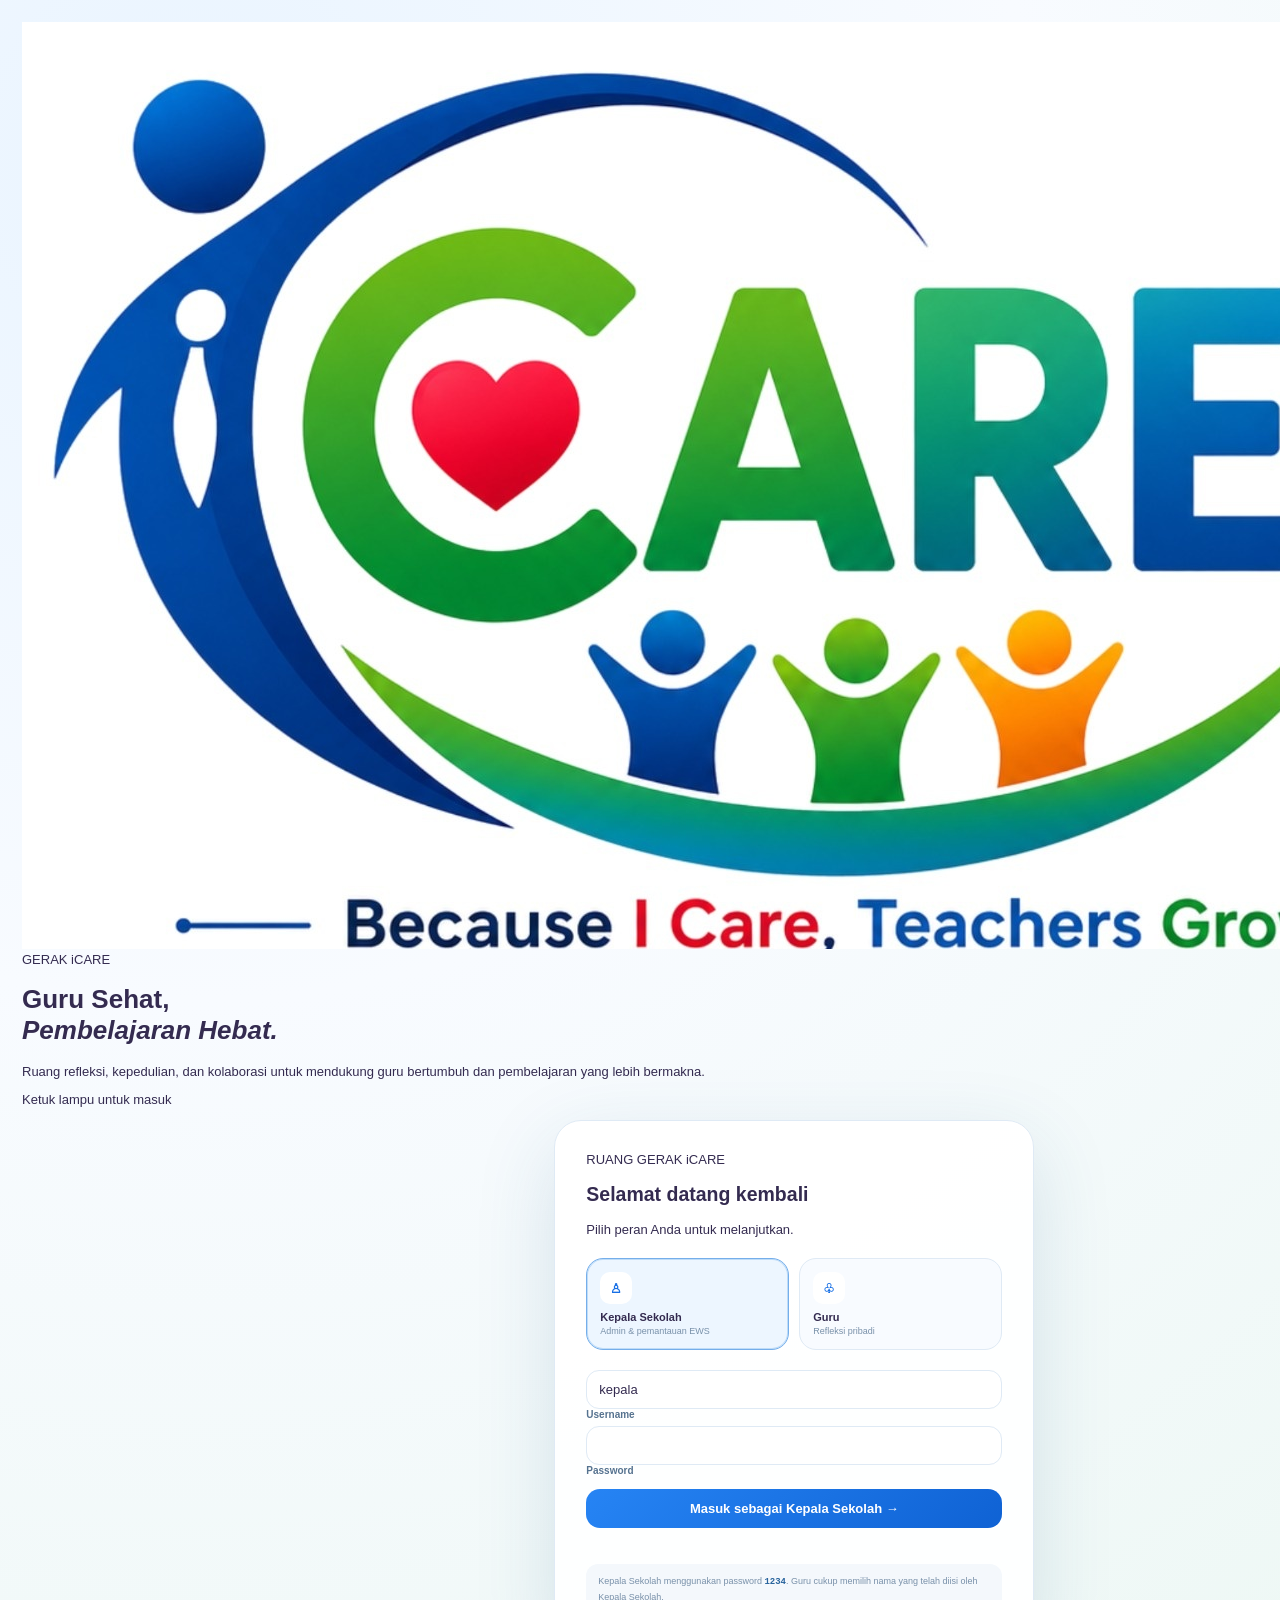
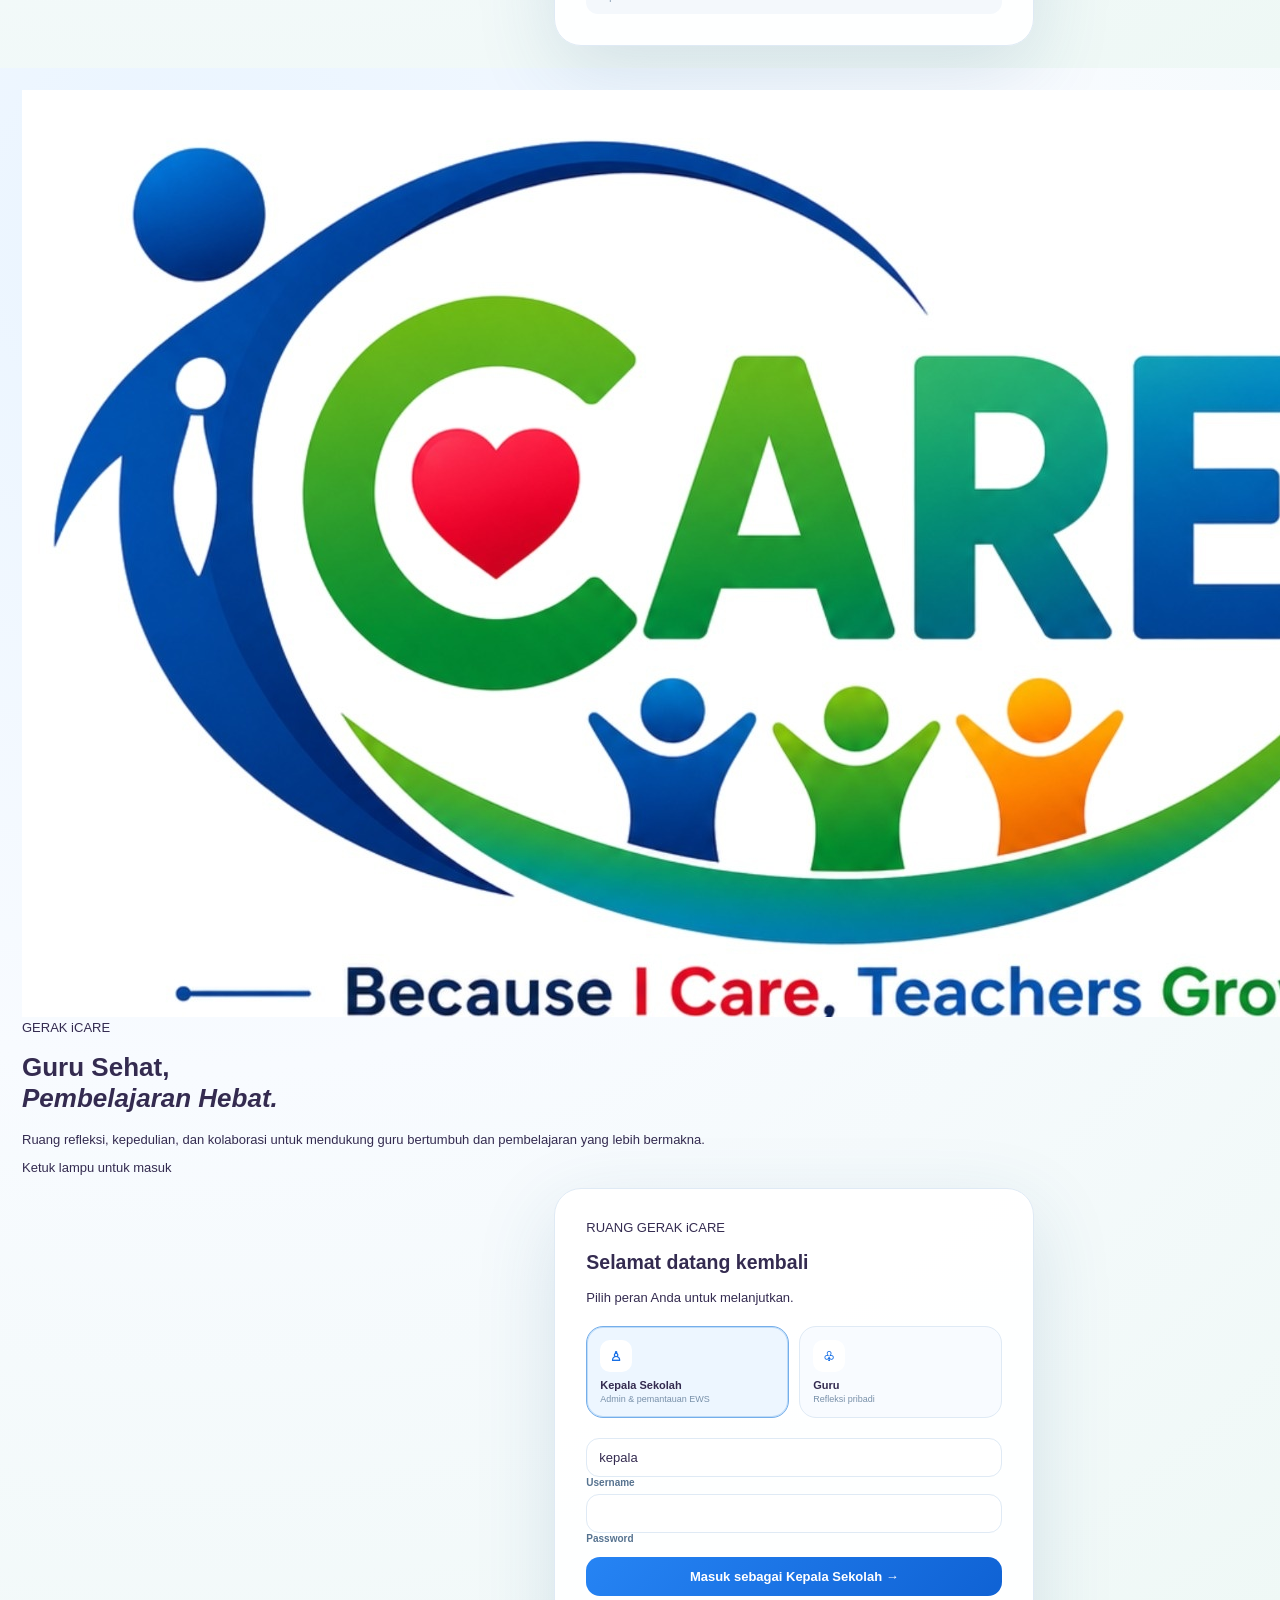
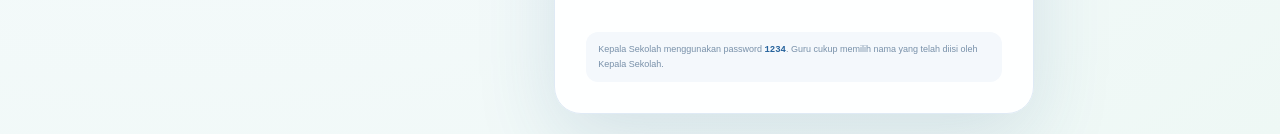
==== commit 65e0626c: "Update index.html" ====
--- a/index.html
+++ b/index.html
@@ -372,3 +372,377 @@
 <div id="toast" class="toast"></div>
 <script src="js/api.js"></script><script src="js/app.js"></script>
 </body></html>
+<!DOCTYPE html>
+<html lang="id">
+<head>
+<meta charset="UTF-8"><meta name="viewport" content="width=device-width,initial-scale=1.0"><meta name="theme-color" content="#176fe5">
+<title>GERAK iCARE — EWS</title><link rel="stylesheet" href="css/style.css">
+
+<style id="daily-reflection-question-layout">
+#refleksiPage #refleksiForm .reflection-question-block{
+  display:grid !important;
+  grid-template-columns:repeat(2,minmax(0,1fr));
+  gap:12px;
+  width:100%;
+  margin:4px 0 2px;
+}
+#refleksiPage #refleksiForm .reflection-question-block > label{
+  display:block !important;
+  min-width:0;
+  margin:0 !important;
+  padding:13px;
+  border:1px solid #eee6f0;
+  border-radius:16px;
+  background:#faf7fb;
+  color:#5d5268;
+  font-size:10px;
+  font-weight:700;
+  line-height:1.45;
+}
+#refleksiPage #refleksiForm .reflection-question-block > label textarea{
+  display:block !important;
+  width:100% !important;
+  min-height:88px;
+  margin:9px 0 0 !important;
+  padding:11px 12px;
+  border:1px solid #e5ddeb;
+  border-radius:12px;
+  background:#fff;
+  color:var(--ink);
+  resize:vertical;
+  outline:0;
+  line-height:1.5;
+}
+#refleksiPage #refleksiForm .reflection-question-block > label textarea:focus{
+  border-color:#a58bd8;
+  box-shadow:0 0 0 4px #f1ebff;
+}
+@media(max-width:760px){
+  #refleksiPage #refleksiForm .reflection-question-block{grid-template-columns:1fr;gap:10px}
+}
+</style>
+</head>
+<body>
+<div id="loginScreen" class="login-screen">
+  <div class="login-lamp-left">
+    <div class="bulb-position">
+      <div class="bulb-swing" id="swing">
+        <div class="wire"></div>
+        <div class="bulb" id="bulb" role="button" tabindex="0" aria-label="Nyalakan lampu">
+          <div class="filament"></div>
+        </div>
+        <div class="glow"></div>
+      </div>
+    </div>
+    <div class="login-hero-copy">
+      <div class="login-logo-mini"><img src="assets/care-logo.jpg" alt="GERAK iCARE"></div>
+      <span class="login-hero-kicker">GERAK iCARE</span>
+      <h1>Guru Sehat,<br><em>Pembelajaran Hebat.</em></h1>
+      <p>Ruang refleksi, kepedulian, dan kolaborasi untuk mendukung guru bertumbuh dan pembelajaran yang lebih bermakna.</p>
+    </div>
+    <p class="hint">Ketuk lampu untuk masuk</p>
+  </div>
+
+  <div class="login-lamp-right">
+    <div class="login-card">
+      <div class="login-card-heading">
+        <span class="login-hero-kicker">RUANG GERAK iCARE</span>
+        <h2>Selamat datang kembali</h2>
+        <p>Pilih peran Anda untuk melanjutkan.</p>
+      </div>
+
+      <div class="role-switch">
+        <button class="role-card active" data-login-role="admin" type="button">
+          <b>♙</b><strong>Kepala Sekolah</strong><small>Admin & pemantauan EWS</small>
+        </button>
+        <button class="role-card" data-login-role="guru" type="button">
+          <b>♧</b><strong>Guru</strong><small>Refleksi pribadi</small>
+        </button>
+      </div>
+
+      <form id="loginForm" class="login-form">
+        <input type="hidden" id="loginRole" value="admin">
+
+        <div id="adminCredentials">
+          <div class="input-group">
+            <input id="loginUsername" type="text" value="kepala" autocomplete="username" required>
+            <label for="loginUsername">Username</label>
+          </div>
+          <div class="input-group">
+            <input id="loginPassword" type="password" placeholder=" " autocomplete="current-password" required>
+            <label for="loginPassword">Password</label>
+          </div>
+        </div>
+
+        <div id="guruCredentials" hidden>
+          <div class="input-group select-group">
+            <select id="loginGuru" required>
+              <option value="">Memuat nama guru...</option>
+            </select>
+            <label for="loginGuru">Nama Guru</label>
+          </div>
+          <div class="login-guru-row">
+            <span id="loginGuruStatus">Memuat data guru...</span>
+            <button id="refreshLoginGuru" type="button">↻ Muat ulang</button>
+          </div>
+        </div>
+
+        <button id="loginButton" class="login-button" type="submit">Masuk sebagai Kepala Sekolah →</button>
+        <div id="loginError" class="login-error"></div>
+      </form>
+
+      <div class="login-hint">Kepala Sekolah menggunakan password <code>1234</code>. Guru cukup memilih nama yang telah diisi oleh Kepala Sekolah.</div>
+    </div>
+  </div>
+</div>
+
+<div id="appShell" class="shell" hidden>
+<aside class="sidebar">
+  <div class="brand brand-pinterest"><div class="brand-mark">i</div><div><strong>GERAK iCARE</strong><span>Guru Sehat • Pembelajaran Hebat</span></div></div>
+
+  <div class="side-profile">
+    <button class="side-avatar-button" id="sideProfileButton" type="button" title="Ganti foto profil">
+      <img id="sideProfilePhoto" alt="Foto profil">
+      <span id="sideProfileInitial">KS</span>
+      <i>✎</i>
+    </button>
+    <div><strong id="sideProfileName">Kepala Sekolah</strong><small id="sideProfileRole">Administrator</small></div>
+  </div>
+
+  <nav class="nav">
+    <button class="nav-item active" data-page="dashboard"><span>⌂</span>Dashboard</button>
+    <button class="nav-item" data-page="guru" data-role="admin"><span>♙</span>Data Guru</button>
+    <button class="nav-item" data-page="mood" data-role="guru"><span>♡</span>Mood Check</button>
+    <button class="nav-item" data-page="refleksi" data-role="guru"><span>✎</span>Daily Reflection</button>
+    <button class="nav-item" data-page="evaluasi" data-role="guru"><span>▣</span>Weekly Wellbeing</button>
+    <button class="nav-item" data-page="warning" data-role="admin"><span>!</span>Early Warning</button>
+    <button class="nav-item" data-page="pengaturan" data-role="admin"><span>⚙</span>Pengaturan</button>
+  </nav>
+
+  <div class="sidebar-bottom">
+    <button id="themeButton" class="theme-toggle">☼ ☾</button>
+    <small>GERAK iCARE<br>v4.0 Dashboard</small>
+  </div>
+</aside>
+
+<main class="main">
+<header class="topbar">
+  <div class="mobile-brand"><div class="brand-mark">i</div><strong>GERAK iCARE</strong></div>
+  <div class="search"><span>⌕</span><input id="globalSearch" placeholder="Cari guru atau status EWS..."></div>
+  <div class="top-actions">
+    <div class="date-card"><span>Hari ini</span><strong id="currentDate">-</strong></div>
+    <button id="notificationButton" class="icon-button notification" title="Notifikasi EWS">♧<b id="notificationBadge">0</b></button>
+    <button class="profile profile-clickable" id="topProfileButton" type="button" title="Ganti foto profil">
+      <span class="avatar-wrap"><img id="profilePhoto" alt="Foto profil"><span class="avatar" id="profileAvatar">KS</span><i>✎</i></span>
+      <span><strong id="profileName">Kepala Sekolah</strong><small id="profileRole">Administrator</small></span>
+    </button>
+    <button id="logoutButton" class="logout-button">Keluar</button>
+  </div>
+</header>
+
+<section id="dashboardPage" class="page active">
+
+  <section class="dashboard-welcome">
+    <div class="welcome-copy">
+      <span class="welcome-kicker" id="roleBadge">KEPALA SEKOLAH • EWS</span>
+      <h1 id="dashboardGreeting">Selamat datang, <span id="dashboardName">Kepala Sekolah</span>! <span class="wave-emoji">👋</span></h1>
+      <p id="tagline">Pantau kondisi guru dengan data yang hangat, sederhana, dan mudah ditindaklanjuti.</p>
+      <div class="welcome-actions">
+        <button class="dashboard-cta" data-page="warning" data-role="admin">Buka Early Warning <span>→</span></button>
+        <button class="dashboard-cta" data-page="mood" data-role="guru">Isi Mood Check <span>→</span></button>
+      </div>
+    </div>
+    <div class="welcome-art" aria-hidden="true">
+      <div class="art-orbit orbit-1"></div><div class="art-orbit orbit-2"></div>
+      <div class="art-star star-1">✦</div><div class="art-star star-2">✦</div>
+      <div class="art-plant"><span class="leaf leaf-a"></span><span class="leaf leaf-b"></span><span class="leaf leaf-c"></span><span class="pot"></span></div>
+      <div class="art-spark">✧</div>
+    </div>
+  </section>
+
+  <div id="adminDashboard" data-role="admin">
+    <section class="dashboard-stats">
+      <article class="dash-stat stat-purple"><div class="stat-icon">♙</div><div><small>Total Guru</small><strong id="totalGuru">0</strong><span>guru aktif</span></div><b class="stat-arrow">↗</b></article>
+      <article class="dash-stat stat-green"><div class="stat-icon">✓</div><div><small>Aman</small><strong id="safeCount">0</strong><span>kondisi stabil</span></div><b class="stat-arrow">↗</b></article>
+      <article class="dash-stat stat-yellow"><div class="stat-icon">!</div><div><small>Perlu Perhatian</small><strong id="attentionCount">0</strong><span>perlu dipantau</span></div><b class="stat-arrow">↗</b></article>
+      <article class="dash-stat stat-orange"><div class="stat-icon">◒</div><div><small>Waspada / Prioritas</small><strong id="warningCount">0</strong><span><b id="priorityCount">0</b> prioritas</span></div><b class="stat-arrow">↗</b></article>
+    </section>
+
+    <section class="dashboard-grid-main">
+      <article class="dash-panel trend-panel">
+        <div class="panel-head">
+          <div><span class="panel-kicker">EWS ANALYTICS</span><h2>Trend Kondisi Guru</h2><p>Perubahan status selama 7 hari terakhir</p></div>
+          <div class="period-pill">7 Hari⌄</div>
+        </div>
+        <div class="trend-chart">
+          <div class="trend-y"><span>Prioritas</span><span>Waspada</span><span>Perhatian</span><span>Aman</span></div>
+          <div class="trend-stage"><div class="trend-grid"></div><svg id="ewsTrendChart" viewBox="0 0 700 210" preserveAspectRatio="none"></svg><div id="ewsTrendLabels" class="trend-x"></div></div>
+        </div>
+      </article>
+
+      <article class="dash-panel status-panel">
+        <div class="panel-head compact"><div><span class="panel-kicker">RINGKASAN</span><h2>Status EWS</h2></div><span class="mini-bell">♧</span></div>
+        <div class="status-ring-wrap"><div class="status-ring"><div><strong id="ewsStablePercent">0%</strong><small>stabil</small></div></div><div class="ring-legend"><div><i class="dot dot-green"></i><span>Aman</span><b id="ringSafe">0</b></div><div><i class="dot dot-yellow"></i><span>Perhatian</span><b id="ringAttention">0</b></div><div><i class="dot dot-orange"></i><span>Waspada</span><b id="ringWarning">0</b></div><div><i class="dot dot-red"></i><span>Prioritas</span><b id="ringPriority">0</b></div></div></div>
+        <div class="not-filled-line"><span>Belum mengisi</span><strong id="notFilledCount">0</strong></div>
+      </article>
+    </section>
+
+    <section class="dashboard-grid-bottom">
+      <article class="dash-panel alert-panel" id="alertBox">
+        <div class="alert-icon">♡</div>
+        <div><span class="panel-kicker">TINDAK LANJUT</span><h3 id="alertText">Tidak ada guru yang masuk Prioritas Tindak Lanjut.</h3><p>Informasi digunakan untuk dukungan dan tindak lanjut, bukan penilaian guru.</p></div>
+        <button data-page="warning" class="soft-action">Lihat EWS →</button>
+      </article>
+
+      <article class="dash-panel activity-panel">
+        <div class="panel-head compact"><div><span class="panel-kicker">AKTIVITAS TERBARU</span><h2>Update EWS</h2></div><button class="see-all" data-page="warning">Lihat semua</button></div>
+        <div id="adminRecentList" class="activity-list"><div class="empty">Belum ada aktivitas.</div></div>
+      </article>
+    </section>
+
+    <section class="dashboard-mini-row">
+      <div class="connection-card"><span class="connection-dot" id="connectionDot"></span><div><strong id="connectionStatus">Menghubungkan...</strong><small>Google Apps Script + Google Sheets</small></div><span id="systemPill" class="system-pill">Memuat</span></div>
+      <div class="quote-card">“Data yang baik membantu kita memberi dukungan pada waktu yang tepat.” <span>— GERAK iCARE</span></div>
+    </section>
+
+    <section class="analytics-integration">
+      <div class="analytics-section-head">
+        <div><span class="panel-kicker">MONITORING UTAMA</span><h2>Ringkasan Kondisi Guru</h2><p>Data terintegrasi dari Mood Check, Daily Reflection, Weekly Wellbeing, EWS, dan tindak lanjut.</p></div>
+        <div class="analytics-filter"><button class="analytics-period active" data-analytics-period="7">7 Hari</button><button class="analytics-period" data-analytics-period="30">30 Hari</button></div>
+      </div>
+      <section class="analytics-kpis">
+        <article class="analytics-kpi"><span class="analytics-kpi-icon">◔</span><div><small>Partisipasi Hari Ini</small><strong id="participationValue">0%</strong><span id="participationLabel">0 dari 0 guru mengisi</span></div></article>
+        <article class="analytics-kpi"><span class="analytics-kpi-icon">♡</span><div><small>Wellbeing Guru</small><strong id="wellbeingValue">0%</strong><span id="wellbeingLabel">Belum ada data</span></div></article>
+        <article class="analytics-kpi"><span class="analytics-kpi-icon">✦</span><div><small>Implementasi Pembelajaran Mendalam</small><strong id="pmValue">0%</strong><span id="pmLabel">Belum ada data</span></div></article>
+        <article class="analytics-kpi"><span class="analytics-kpi-icon">!</span><div><small>EWS Aktif</small><strong id="ewsValue">0</strong><span id="ewsLabel">0 perlu tindak lanjut</span></div></article>
+      </section>
+
+      <section class="analytics-grid-v4">
+        <article class="dash-panel analytics-card-v4">
+          <div class="panel-head compact"><div><span class="panel-kicker">PARTISIPASI</span><h2>Trend Partisipasi</h2></div><span id="participationCategory" class="mini-category">—</span></div>
+          <div class="simple-line-chart"><svg id="participationChart" viewBox="0 0 700 190" preserveAspectRatio="none"></svg><div id="participationLabels" class="simple-chart-labels"></div></div>
+          <div class="analytics-foot"><span>Sudah mengisi <b id="filledToday">0</b></span><span>Belum mengisi <b id="notFilledToday">0</b></span></div>
+        </article>
+        <article class="dash-panel analytics-card-v4">
+          <div class="panel-head compact"><div><span class="panel-kicker">DISTRIBUSI MOOD</span><h2>Mood Guru</h2></div><span id="moodPositiveLabel" class="mini-category">0% positif</span></div>
+          <div class="mood-distribution"><div class="mood-donut" id="moodDonut"><strong id="moodDonutValue">0%</strong><small>positif</small></div><div id="moodLegend" class="mood-legend"></div></div>
+        </article>
+      </section>
+
+      <section class="analytics-grid-v4">
+        <article class="dash-panel analytics-card-v4">
+          <div class="panel-head compact"><div><span class="panel-kicker">WELLBEING</span><h2>Trend Wellbeing Guru</h2></div><span id="wellbeingCategory" class="mini-category">—</span></div>
+          <div class="simple-line-chart"><svg id="wellbeingChart" viewBox="0 0 700 190" preserveAspectRatio="none"></svg><div id="wellbeingLabels" class="simple-chart-labels"></div></div>
+          <div id="wellbeingDistribution" class="distribution-strip"></div>
+        </article>
+        <article class="dash-panel analytics-card-v4">
+          <div class="panel-head compact"><div><span class="panel-kicker">PEMBELAJARAN MENDALAM</span><h2>Implementasi PM</h2></div><span id="pmCategory" class="mini-category">—</span></div>
+          <div id="pmBars" class="pm-bars"></div>
+          <div class="analytics-foot"><span>Rata-rata sekolah</span><b id="pmAverage">0%</b></div>
+        </article>
+      </section>
+
+      <section class="analytics-grid-v4">
+        <article class="dash-panel analytics-card-v4 recommendation-panel-v4">
+          <div class="panel-head compact"><div><span class="panel-kicker">RECOMMENDATION ENGINE</span><h2>Rekomendasi Otomatis</h2></div><button class="see-all" data-page="warning">Lihat EWS</button></div>
+          <div id="recommendationList" class="recommendation-list-v4"></div>
+        </article>
+        <article class="dash-panel analytics-card-v4">
+          <div class="panel-head compact"><div><span class="panel-kicker">TINDAK LANJUT</span><h2>Status Pendampingan</h2></div><span id="followUpOpenCount" class="mini-category">0 terbuka</span></div>
+          <div id="followUpSummary" class="followup-summary-v4"></div>
+        </article>
+      </section>
+    </section>
+  </div>
+
+  <div id="guruDashboard" data-role="guru" hidden>
+    <section class="dashboard-stats guru-stats">
+      <article class="dash-stat stat-purple"><div class="stat-icon">♡</div><div><small>Status EWS Saya</small><strong id="guruStatusShort">—</strong><span id="guruStatusHint">Belum ada data</span></div></article>
+      <article class="dash-stat stat-green"><div class="stat-icon">☺</div><div><small>Mood Terakhir</small><strong id="guruMoodValue">—</strong><span id="guruMoodDate">Belum mengisi</span></div></article>
+      <article class="dash-stat stat-yellow"><div class="stat-icon">◉</div><div><small>Skor EWS</small><strong id="guruOwnScore">0</strong><span>/100 skor kondisi</span></div></article>
+      <article class="dash-stat stat-orange"><div class="stat-icon">★</div><div><small>Weekly Wellbeing</small><strong id="guruEvalValue">—</strong><span>skor terakhir / 20</span></div></article>
+    </section>
+
+    <section class="dashboard-grid-main">
+      <article class="dash-panel personal-status-panel">
+        <div class="panel-head"><div><span class="panel-kicker">RUANG PRIBADI</span><h2>Kondisi Saya</h2><p>Ringkasan hanya untuk akun Anda.</p></div><span id="guruOwnStatus" class="status-badge large">—</span></div>
+        <div class="personal-score"><div><small>Skor EWS</small><strong id="guruOwnScoreLarge">0</strong><span>/100</span></div><div><small>Pemicu utama</small><p id="guruOwnTrigger">Belum ada data.</p></div><div><small>Trend</small><p id="guruOwnTrend">Stabil</p></div></div>
+        <div class="personal-tip"><span>✦</span><div><strong>Ruang dukungan</strong><p>Gunakan Mood Check, Daily Reflection, dan Weekly Wellbeing untuk membantu membaca kondisi Anda.</p></div></div>
+      </article>
+      <article class="dash-panel mood-history-panel">
+        <div class="panel-head compact"><div><span class="panel-kicker">7 HARI TERAKHIR</span><h2>Riwayat Mood</h2></div><button class="see-all" data-page="mood">Isi hari ini</button></div>
+        <div id="guruOwnHistory" class="activity-list"></div>
+      </article>
+    </section>
+
+    <section class="quick-actions">
+      <button class="quick-action quick-blue" data-page="mood"><span>♡</span><div><strong>Mood Check</strong><small>Ceritakan kondisi hari ini</small></div><b>→</b></button>
+      <button class="quick-action quick-pink" data-page="refleksi"><span>✎</span><div><strong>Daily Reflection</strong><small>Catat pengalaman pembelajaran</small></div><b>→</b></button>
+      <button class="quick-action quick-yellow" data-page="evaluasi"><span>▣</span><div><strong>Weekly Wellbeing</strong><small>Refleksi kondisi mingguan</small></div><b>→</b></button>
+    </section>
+
+    <section class="guru-inspiration-grid">
+      <article class="dash-panel motivation-card">
+        <div class="motivation-mark">✦</div>
+        <div class="motivation-content">
+          <span class="panel-kicker">MOTIVASI HARI INI</span>
+          <h2 id="guruMotivationText">Setiap langkah kecil dalam belajar dapat memberi dampak besar.</h2>
+          <p id="guruMotivationSource">GERAK iCARE</p>
+        </div>
+        <button type="button" class="motivation-refresh" id="newMotivationButton" aria-label="Tampilkan motivasi lain">↻</button>
+      </article>
+
+      <article class="dash-panel inspiration-card">
+        <div class="inspiration-visual">✦</div>
+        <div class="inspiration-content">
+          <span class="panel-kicker">INSPIRASI MENGAJAR</span>
+          <h2>Temukan inspirasi pembelajaran di Ruang GTK</h2>
+          <p>Akses Perangkat Ajar, Ide Praktik, Video Inspirasi, Asesmen, dan berbagai sumber pengembangan kompetensi guru.</p>
+          <a class="ruang-gtk-button" href="https://guru.kemendikdasmen.go.id/" target="_blank" rel="noopener noreferrer">
+            Buka Ruang GTK <span>↗</span>
+          </a>
+        </div>
+      </article>
+    </section>
+
+    <div class="compat-fields" aria-hidden="true">
+      <span id="guruWelcomeName"></span>
+      <select id="moodGuru"></select><select id="refleksiGuru"></select><select id="evaluasiGuru"></select>
+    </div>
+  </div>
+</section>
+
+<section id="guruPage" class="page" data-role="admin"><div class="section-card full-page"><div class="page-heading"><span class="eyebrow blue">DATA GURU</span><h2>Data Guru</h2><p>Nama guru diisi dan dikelola oleh Kepala Sekolah. Nama tidak dibuat otomatis oleh sistem.</p></div><div class="toolbar"><input id="guruFullSearch" placeholder="Cari guru..."><button class="primary-small" id="addTeacherButton2">＋ Tambah Guru</button></div><div class="table-wrap"><table><thead><tr><th>No</th><th>Nama Guru</th><th>NIP</th><th>Mata Pelajaran</th><th>Kelas</th><th>Status</th><th>Aksi</th></tr></thead><tbody id="guruFullBody"></tbody></table></div></div></section>
+
+<section id="moodPage" class="page" data-role="guru"><div class="section-card full-page form-page guru-form-page mood-form-page"><div class="page-heading"><span class="eyebrow blue">MOOD CHECK HARIAN</span><h2>Bagaimana kondisi Anda hari ini?</h2><p>Pilih kondisi yang paling menggambarkan hari Anda.</p></div><form id="moodForm"><label>Guru<input id="moodGuruName" readonly></label><label>Mood<select id="moodValue" required><option value="">Pilih mood</option><option>Sangat Baik</option><option>Baik</option><option>Biasa Saja</option><option>Kurang Baik</option><option>Sangat Tidak Baik</option></select></label><label>Catatan <span class="optional">opsional</span><textarea id="moodNote" rows="5" placeholder="Catatan singkat bila diperlukan..."></textarea></label><button class="primary-cta" type="submit">Simpan Mood →</button></form></div></section>
+
+<section id="refleksiPage" class="page" data-role="guru"><div class="section-card full-page form-page guru-form-page refleksi-form-page"><div class="page-heading"><span class="eyebrow blue">DAILY REFLECTION</span><h2>Daily Reflection</h2><p>Refleksikan pengalaman pembelajaran hari ini untuk membantu mengenali kebutuhan dukungan dan perbaikan.</p></div><form id="refleksiForm"><label>Guru<input id="refleksiGuruName" readonly></label><label>Tanggal<input id="refleksiTanggal" type="date" required></label><div class="reflection-question-block"><label>Apakah tujuan pembelajaran tercapai?<textarea id="refTujuanPembelajaran" rows="3" required placeholder="Tuliskan refleksi Anda..."></textarea></label><label>Strategi apa yang berhasil?<textarea id="refStrategiBerhasil" rows="3" required placeholder="Tuliskan refleksi Anda..."></textarea></label><label>Apa kendala yang muncul?<textarea id="refKendala" rows="3" required placeholder="Tuliskan refleksi Anda..."></textarea></label><label>Bagaimana respons murid?<textarea id="refResponsMurid" rows="3" required placeholder="Tuliskan refleksi Anda..."></textarea></label><label>Apa yang perlu diperbaiki?<textarea id="refPerbaikan" rows="3" required placeholder="Tuliskan refleksi Anda..."></textarea></label></div><div class="pm-reflection-block"><div class="pm-reflection-title"><strong>Implementasi Pembelajaran Mendalam</strong><small>Nilai 1–4 pada pengalaman belajar dan kerangka pembelajaran.</small></div><div class="pm-reflection-grid"><label>Berkesadaran<select id="pmBerkesadaran" required><option value="">Skor</option><option value="1">1 — Belum terlaksana</option><option value="2">2 — Sebagian terlaksana</option><option value="3">3 — Terlaksana</option><option value="4">4 — Sangat terlaksana</option></select></label><label>Bermakna<select id="pmBermakna" required><option value="">Skor</option><option value="1">1 — Belum terlaksana</option><option value="2">2 — Sebagian terlaksana</option><option value="3">3 — Terlaksana</option><option value="4">4 — Sangat terlaksana</option></select></label><label>Menyenangkan<select id="pmMenyenangkan" required><option value="">Skor</option><option value="1">1 — Belum terlaksana</option><option value="2">2 — Sebagian terlaksana</option><option value="3">3 — Terlaksana</option><option value="4">4 — Sangat terlaksana</option></select></label><label>Memahami<select id="pmMemahami" required><option value="">Skor</option><option value="1">1 — Belum terlaksana</option><option value="2">2 — Sebagian terlaksana</option><option value="3">3 — Terlaksana</option><option value="4">4 — Sangat terlaksana</option></select></label><label>Mengaplikasi<select id="pmMengaplikasi" required><option value="">Skor</option><option value="1">1 — Belum terlaksana</option><option value="2">2 — Sebagian terlaksana</option><option value="3">3 — Terlaksana</option><option value="4">4 — Sangat terlaksana</option></select></label><label>Merefleksi<select id="pmMerefleksi" required><option value="">Skor</option><option value="1">1 — Belum terlaksana</option><option value="2">2 — Sebagian terlaksana</option><option value="3">3 — Terlaksana</option><option value="4">4 — Sangat terlaksana</option></select></label><label>Praktik Pedagogis<select id="pmPraktikPedagogis" required><option value="">Skor</option><option value="1">1 — Belum terlaksana</option><option value="2">2 — Sebagian terlaksana</option><option value="3">3 — Terlaksana</option><option value="4">4 — Sangat terlaksana</option></select></label><label>Kemitraan Pembelajaran<select id="pmKemitraan" required><option value="">Skor</option><option value="1">1 — Belum terlaksana</option><option value="2">2 — Sebagian terlaksana</option><option value="3">3 — Terlaksana</option><option value="4">4 — Sangat terlaksana</option></select></label><label>Lingkungan Pembelajaran<select id="pmLingkungan" required><option value="">Skor</option><option value="1">1 — Belum terlaksana</option><option value="2">2 — Sebagian terlaksana</option><option value="3">3 — Terlaksana</option><option value="4">4 — Sangat terlaksana</option></select></label><label>Pemanfaatan Teknologi Digital<select id="pmTeknologi" required><option value="">Skor</option><option value="1">1 — Belum terlaksana</option><option value="2">2 — Sebagian terlaksana</option><option value="3">3 — Terlaksana</option><option value="4">4 — Sangat terlaksana</option></select></label></div></div><label>Catatan <span class="optional">opsional</span><textarea id="refleksiCatatan" rows="5" placeholder="Catatan tambahan bila diperlukan..."></textarea></label><button class="primary-cta" type="submit">Simpan Daily Reflection →</button></form></div></section>
+
+<section id="evaluasiPage" class="page" data-role="guru"><div class="section-card full-page form-page guru-form-page evaluasi-form-page"><div class="page-heading"><span class="eyebrow blue">WEEKLY WELLBEING</span><h2>Weekly Wellbeing</h2><p>Refleksikan kondisi dan kesejahteraan Anda selama minggu ini. Pilih skor yang paling sesuai.</p></div><form id="evaluasiForm"><label>Guru<input id="evaluasiGuruName" readonly></label><label>Minggu<input id="evaluasiMinggu" type="text" placeholder="Contoh: Minggu ke-1 Oktober 2026" required></label><div class="score-grid"><label>Saya merasa bersemangat dan termotivasi untuk melaksanakan pembelajaran selama minggu ini.<select id="evaluasiSemangat" required><option value="">Skor</option><option value="1">1 — Sangat Tidak Sesuai</option><option value="2">2 — Tidak Sesuai</option><option value="3">3 — Sesuai</option><option value="4">4 — Sangat Sesuai</option></select></label><label>Beban pekerjaan saya selama minggu ini masih dapat saya kelola dengan baik.<select id="evaluasiBeban" required><option value="">Skor</option><option value="1">1 — Sangat Tidak Sesuai</option><option value="2">2 — Tidak Sesuai</option><option value="3">3 — Sesuai</option><option value="4">4 — Sangat Sesuai</option></select></label><label>Saya merasa memiliki hubungan kerja yang positif dan dapat bekerja sama dengan rekan-rekan di sekolah.<select id="evaluasiHubunganKerja" required><option value="">Skor</option><option value="1">1 — Sangat Tidak Sesuai</option><option value="2">2 — Tidak Sesuai</option><option value="3">3 — Sesuai</option><option value="4">4 — Sangat Sesuai</option></select></label><label>Saya merasa mendapatkan dukungan yang saya butuhkan dari kepala sekolah dalam melaksanakan tugas dan menghadapi kendala.<select id="evaluasiDukungan" required><option value="">Skor</option><option value="1">1 — Sangat Tidak Sesuai</option><option value="2">2 — Tidak Sesuai</option><option value="3">3 — Sesuai</option><option value="4">4 — Sangat Sesuai</option></select></label><label>Saya mampu mengatur waktu antara pekerjaan di sekolah dan kehidupan pribadi dengan cukup baik.<select id="evaluasiKeseimbangan" required><option value="">Skor</option><option value="1">1 — Sangat Tidak Sesuai</option><option value="2">2 — Tidak Sesuai</option><option value="3">3 — Sesuai</option><option value="4">4 — Sangat Sesuai</option></select></label></div><div class="score-info">17–20 🟢 Aman · 13–16 🟡 Perlu Perhatian · 9–12 🟠 Waspada · 5–8 🔴 Prioritas Tindak Lanjut</div><button class="primary-cta" type="submit">Simpan Weekly Wellbeing →</button></form></div></section>
+
+<section id="warningPage" class="page" data-role="admin"><div class="section-card full-page"><div class="page-heading"><span class="eyebrow blue">EARLY WARNING SYSTEM</span><h2>Kondisi Guru</h2><p>EWS membaca pola Mood Check, Daily Reflection, dan Weekly Wellbeing. Status tertinggi digunakan jika beberapa indikator berbeda.</p></div><div class="filter-row"><button class="filter-btn active" data-ewsf="ALL">Semua</button><button class="filter-btn" data-ewsf="AMAN">🟢 Aman</button><button class="filter-btn" data-ewsf="PERHATIAN">🟡 Perlu Perhatian</button><button class="filter-btn" data-ewsf="WASPADA">🟠 Waspada</button><button class="filter-btn" data-ewsf="PRIORITAS">🔴 Prioritas</button><button class="filter-btn" data-ewsf="BELUM">⚪ Belum Mengisi</button></div><div class="table-wrap"><table class="ews-table"><thead><tr><th>Guru</th><th>Status</th><th>Pemicu</th><th>Terakhir Mengisi</th><th>Tindak Lanjut</th></tr></thead><tbody id="ewsTableBody"></tbody></table></div></div></section>
+
+<section id="pengaturanPage" class="page" data-role="admin"><div class="section-card full-page form-page"><div class="page-heading"><span class="eyebrow blue">SISTEM</span><h2>Pengaturan</h2><p>Pengaturan dasar aplikasi.</p></div><form id="settingsForm"><label>Tagline<input id="settingsTagline"></label><label>Nama Instansi<input id="settingsInstansi"></label><button class="primary-cta" type="submit">Simpan Pengaturan →</button></form></div></section>
+
+<footer>GERAK iCARE • Deteksi Dini, Dukungan, dan Tindak Lanjut</footer>
+</main></div>
+
+<div id="profilePhotoModal" class="modal profile-photo-modal">
+  <div class="modal-card photo-modal-card">
+    <div class="modal-head"><strong>Foto Profil Guru</strong><button id="profilePhotoClose" type="button">×</button></div>
+    <div class="photo-editor">
+      <div class="photo-preview-wrap"><img id="photoPreview" alt="Pratinjau foto profil"><span id="photoPreviewInitial">G</span></div>
+      <h3>Ganti foto profil</h3>
+      <p>Pilih foto dari perangkat Anda. Foto disimpan untuk akun guru ini pada perangkat yang digunakan.</p>
+      <label class="upload-photo-button">📷 Pilih Foto<input id="profilePhotoInput" type="file" accept="image/*" hidden></label>
+      <div class="photo-actions"><button type="button" class="secondary" id="removeProfilePhoto">Hapus Foto</button><button type="button" class="primary-small" id="saveProfilePhoto">Gunakan Foto</button></div>
+    </div>
+  </div>
+</div>
+
+<div id="modal" class="modal"><div class="modal-card"><div class="modal-head"><strong id="modalTitle">Tambah Guru</strong><button id="modalClose">×</button></div><form id="teacherForm"><input type="hidden" id="teacherId"><label>Nama Guru<input id="teacherName" required></label><label>NIP<input id="teacherNip"></label><label>Mata Pelajaran<input id="teacherMapel"></label><label>Kelas<input id="teacherKelas"></label><label>Status<select id="teacherStatus"><option>Aktif</option><option>Nonaktif</option></select></label><div class="modal-actions"><button type="button" class="secondary" id="modalCancel">Batal</button><button type="submit" class="primary-small">Simpan</button></div></form></div></div>
+
+<div id="detailModal" class="modal"><div class="modal-card detail-modal"><div class="modal-head"><strong>Detail Kondisi Guru</strong><button id="detailClose">×</button></div><div id="detailContent"></div></div></div>
+<div id="toast" class="toast"></div>
+<script src="js/api.js"></script><script src="js/app.js"></script>
+</body></html>
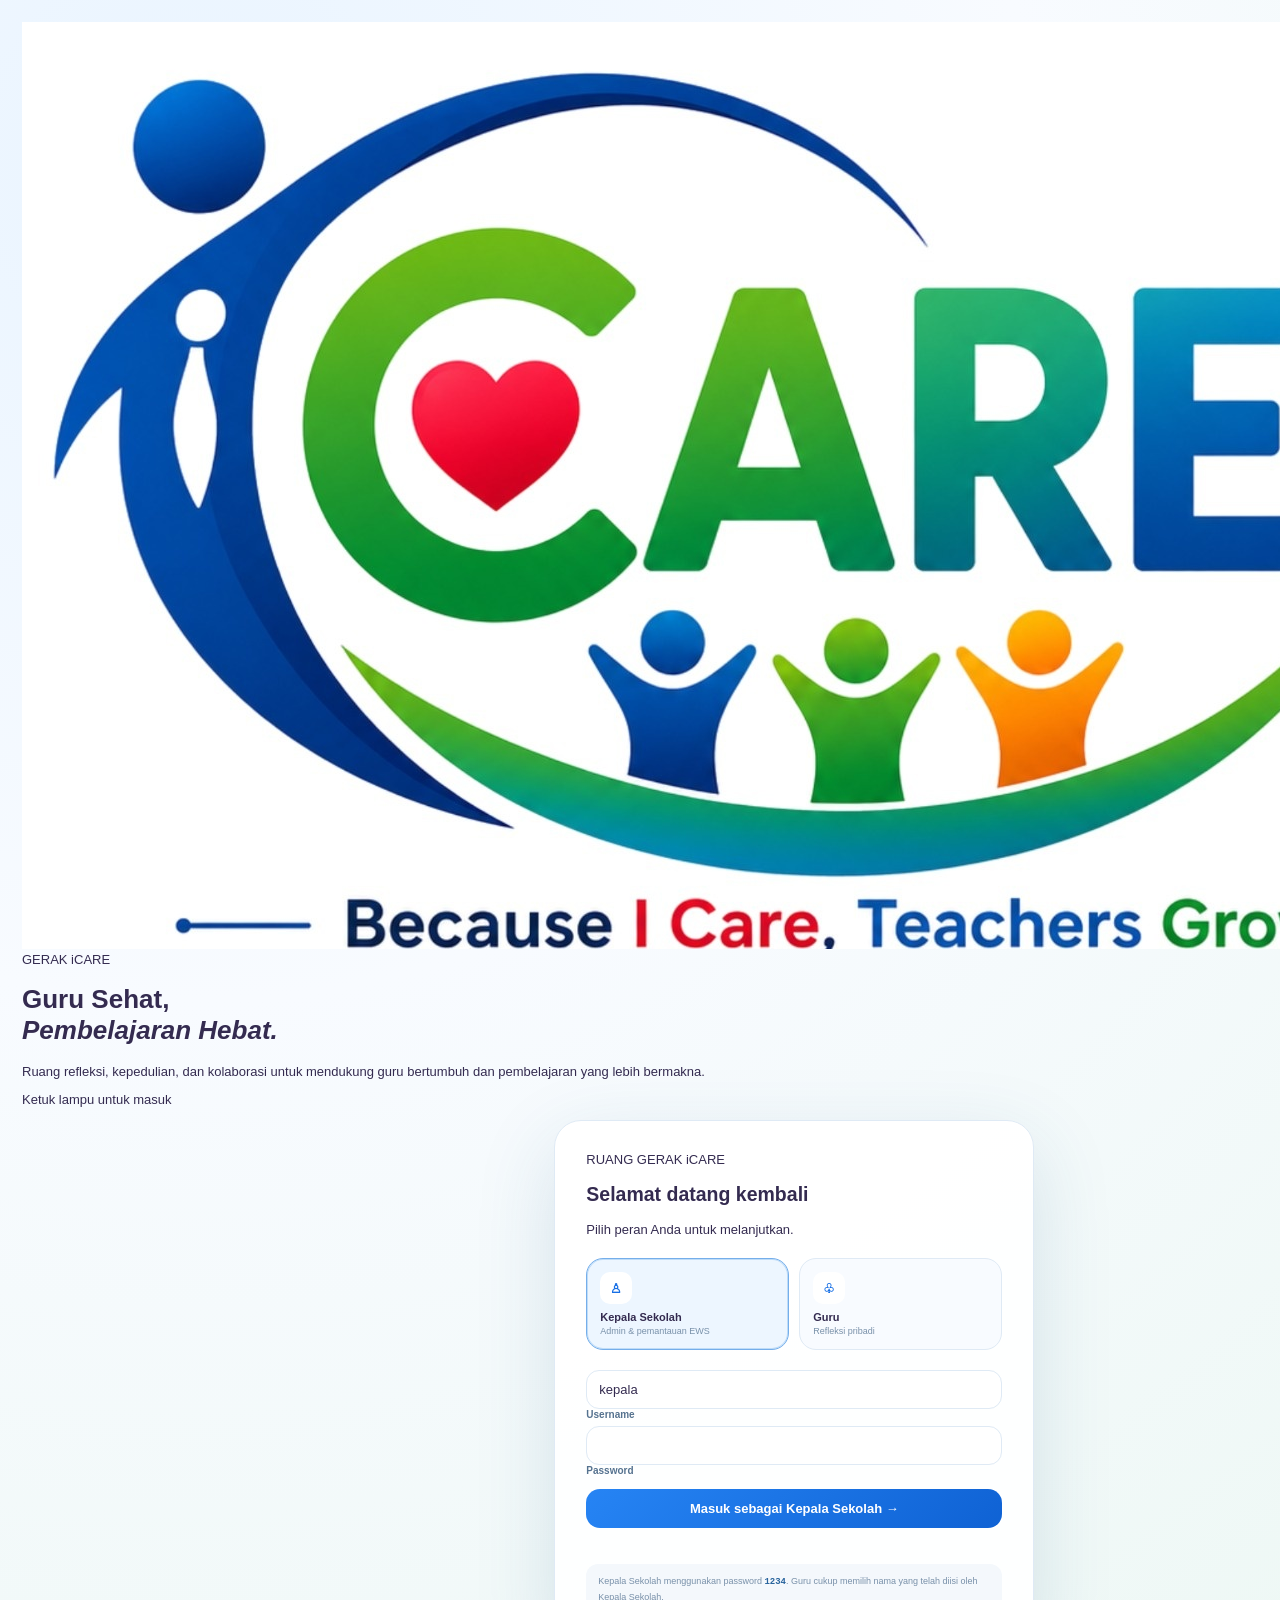
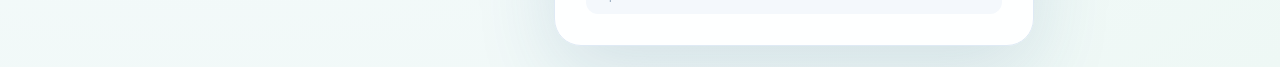
==== commit 89459f0d: "Update index.html" ====
--- a/index.html
+++ b/index.html
@@ -372,377 +372,3 @@
 <div id="toast" class="toast"></div>
 <script src="js/api.js"></script><script src="js/app.js"></script>
 </body></html>
-<!DOCTYPE html>
-<html lang="id">
-<head>
-<meta charset="UTF-8"><meta name="viewport" content="width=device-width,initial-scale=1.0"><meta name="theme-color" content="#176fe5">
-<title>GERAK iCARE — EWS</title><link rel="stylesheet" href="css/style.css">
-
-<style id="daily-reflection-question-layout">
-#refleksiPage #refleksiForm .reflection-question-block{
-  display:grid !important;
-  grid-template-columns:repeat(2,minmax(0,1fr));
-  gap:12px;
-  width:100%;
-  margin:4px 0 2px;
-}
-#refleksiPage #refleksiForm .reflection-question-block > label{
-  display:block !important;
-  min-width:0;
-  margin:0 !important;
-  padding:13px;
-  border:1px solid #eee6f0;
-  border-radius:16px;
-  background:#faf7fb;
-  color:#5d5268;
-  font-size:10px;
-  font-weight:700;
-  line-height:1.45;
-}
-#refleksiPage #refleksiForm .reflection-question-block > label textarea{
-  display:block !important;
-  width:100% !important;
-  min-height:88px;
-  margin:9px 0 0 !important;
-  padding:11px 12px;
-  border:1px solid #e5ddeb;
-  border-radius:12px;
-  background:#fff;
-  color:var(--ink);
-  resize:vertical;
-  outline:0;
-  line-height:1.5;
-}
-#refleksiPage #refleksiForm .reflection-question-block > label textarea:focus{
-  border-color:#a58bd8;
-  box-shadow:0 0 0 4px #f1ebff;
-}
-@media(max-width:760px){
-  #refleksiPage #refleksiForm .reflection-question-block{grid-template-columns:1fr;gap:10px}
-}
-</style>
-</head>
-<body>
-<div id="loginScreen" class="login-screen">
-  <div class="login-lamp-left">
-    <div class="bulb-position">
-      <div class="bulb-swing" id="swing">
-        <div class="wire"></div>
-        <div class="bulb" id="bulb" role="button" tabindex="0" aria-label="Nyalakan lampu">
-          <div class="filament"></div>
-        </div>
-        <div class="glow"></div>
-      </div>
-    </div>
-    <div class="login-hero-copy">
-      <div class="login-logo-mini"><img src="assets/care-logo.jpg" alt="GERAK iCARE"></div>
-      <span class="login-hero-kicker">GERAK iCARE</span>
-      <h1>Guru Sehat,<br><em>Pembelajaran Hebat.</em></h1>
-      <p>Ruang refleksi, kepedulian, dan kolaborasi untuk mendukung guru bertumbuh dan pembelajaran yang lebih bermakna.</p>
-    </div>
-    <p class="hint">Ketuk lampu untuk masuk</p>
-  </div>
-
-  <div class="login-lamp-right">
-    <div class="login-card">
-      <div class="login-card-heading">
-        <span class="login-hero-kicker">RUANG GERAK iCARE</span>
-        <h2>Selamat datang kembali</h2>
-        <p>Pilih peran Anda untuk melanjutkan.</p>
-      </div>
-
-      <div class="role-switch">
-        <button class="role-card active" data-login-role="admin" type="button">
-          <b>♙</b><strong>Kepala Sekolah</strong><small>Admin & pemantauan EWS</small>
-        </button>
-        <button class="role-card" data-login-role="guru" type="button">
-          <b>♧</b><strong>Guru</strong><small>Refleksi pribadi</small>
-        </button>
-      </div>
-
-      <form id="loginForm" class="login-form">
-        <input type="hidden" id="loginRole" value="admin">
-
-        <div id="adminCredentials">
-          <div class="input-group">
-            <input id="loginUsername" type="text" value="kepala" autocomplete="username" required>
-            <label for="loginUsername">Username</label>
-          </div>
-          <div class="input-group">
-            <input id="loginPassword" type="password" placeholder=" " autocomplete="current-password" required>
-            <label for="loginPassword">Password</label>
-          </div>
-        </div>
-
-        <div id="guruCredentials" hidden>
-          <div class="input-group select-group">
-            <select id="loginGuru" required>
-              <option value="">Memuat nama guru...</option>
-            </select>
-            <label for="loginGuru">Nama Guru</label>
-          </div>
-          <div class="login-guru-row">
-            <span id="loginGuruStatus">Memuat data guru...</span>
-            <button id="refreshLoginGuru" type="button">↻ Muat ulang</button>
-          </div>
-        </div>
-
-        <button id="loginButton" class="login-button" type="submit">Masuk sebagai Kepala Sekolah →</button>
-        <div id="loginError" class="login-error"></div>
-      </form>
-
-      <div class="login-hint">Kepala Sekolah menggunakan password <code>1234</code>. Guru cukup memilih nama yang telah diisi oleh Kepala Sekolah.</div>
-    </div>
-  </div>
-</div>
-
-<div id="appShell" class="shell" hidden>
-<aside class="sidebar">
-  <div class="brand brand-pinterest"><div class="brand-mark">i</div><div><strong>GERAK iCARE</strong><span>Guru Sehat • Pembelajaran Hebat</span></div></div>
-
-  <div class="side-profile">
-    <button class="side-avatar-button" id="sideProfileButton" type="button" title="Ganti foto profil">
-      <img id="sideProfilePhoto" alt="Foto profil">
-      <span id="sideProfileInitial">KS</span>
-      <i>✎</i>
-    </button>
-    <div><strong id="sideProfileName">Kepala Sekolah</strong><small id="sideProfileRole">Administrator</small></div>
-  </div>
-
-  <nav class="nav">
-    <button class="nav-item active" data-page="dashboard"><span>⌂</span>Dashboard</button>
-    <button class="nav-item" data-page="guru" data-role="admin"><span>♙</span>Data Guru</button>
-    <button class="nav-item" data-page="mood" data-role="guru"><span>♡</span>Mood Check</button>
-    <button class="nav-item" data-page="refleksi" data-role="guru"><span>✎</span>Daily Reflection</button>
-    <button class="nav-item" data-page="evaluasi" data-role="guru"><span>▣</span>Weekly Wellbeing</button>
-    <button class="nav-item" data-page="warning" data-role="admin"><span>!</span>Early Warning</button>
-    <button class="nav-item" data-page="pengaturan" data-role="admin"><span>⚙</span>Pengaturan</button>
-  </nav>
-
-  <div class="sidebar-bottom">
-    <button id="themeButton" class="theme-toggle">☼ ☾</button>
-    <small>GERAK iCARE<br>v4.0 Dashboard</small>
-  </div>
-</aside>
-
-<main class="main">
-<header class="topbar">
-  <div class="mobile-brand"><div class="brand-mark">i</div><strong>GERAK iCARE</strong></div>
-  <div class="search"><span>⌕</span><input id="globalSearch" placeholder="Cari guru atau status EWS..."></div>
-  <div class="top-actions">
-    <div class="date-card"><span>Hari ini</span><strong id="currentDate">-</strong></div>
-    <button id="notificationButton" class="icon-button notification" title="Notifikasi EWS">♧<b id="notificationBadge">0</b></button>
-    <button class="profile profile-clickable" id="topProfileButton" type="button" title="Ganti foto profil">
-      <span class="avatar-wrap"><img id="profilePhoto" alt="Foto profil"><span class="avatar" id="profileAvatar">KS</span><i>✎</i></span>
-      <span><strong id="profileName">Kepala Sekolah</strong><small id="profileRole">Administrator</small></span>
-    </button>
-    <button id="logoutButton" class="logout-button">Keluar</button>
-  </div>
-</header>
-
-<section id="dashboardPage" class="page active">
-
-  <section class="dashboard-welcome">
-    <div class="welcome-copy">
-      <span class="welcome-kicker" id="roleBadge">KEPALA SEKOLAH • EWS</span>
-      <h1 id="dashboardGreeting">Selamat datang, <span id="dashboardName">Kepala Sekolah</span>! <span class="wave-emoji">👋</span></h1>
-      <p id="tagline">Pantau kondisi guru dengan data yang hangat, sederhana, dan mudah ditindaklanjuti.</p>
-      <div class="welcome-actions">
-        <button class="dashboard-cta" data-page="warning" data-role="admin">Buka Early Warning <span>→</span></button>
-        <button class="dashboard-cta" data-page="mood" data-role="guru">Isi Mood Check <span>→</span></button>
-      </div>
-    </div>
-    <div class="welcome-art" aria-hidden="true">
-      <div class="art-orbit orbit-1"></div><div class="art-orbit orbit-2"></div>
-      <div class="art-star star-1">✦</div><div class="art-star star-2">✦</div>
-      <div class="art-plant"><span class="leaf leaf-a"></span><span class="leaf leaf-b"></span><span class="leaf leaf-c"></span><span class="pot"></span></div>
-      <div class="art-spark">✧</div>
-    </div>
-  </section>
-
-  <div id="adminDashboard" data-role="admin">
-    <section class="dashboard-stats">
-      <article class="dash-stat stat-purple"><div class="stat-icon">♙</div><div><small>Total Guru</small><strong id="totalGuru">0</strong><span>guru aktif</span></div><b class="stat-arrow">↗</b></article>
-      <article class="dash-stat stat-green"><div class="stat-icon">✓</div><div><small>Aman</small><strong id="safeCount">0</strong><span>kondisi stabil</span></div><b class="stat-arrow">↗</b></article>
-      <article class="dash-stat stat-yellow"><div class="stat-icon">!</div><div><small>Perlu Perhatian</small><strong id="attentionCount">0</strong><span>perlu dipantau</span></div><b class="stat-arrow">↗</b></article>
-      <article class="dash-stat stat-orange"><div class="stat-icon">◒</div><div><small>Waspada / Prioritas</small><strong id="warningCount">0</strong><span><b id="priorityCount">0</b> prioritas</span></div><b class="stat-arrow">↗</b></article>
-    </section>
-
-    <section class="dashboard-grid-main">
-      <article class="dash-panel trend-panel">
-        <div class="panel-head">
-          <div><span class="panel-kicker">EWS ANALYTICS</span><h2>Trend Kondisi Guru</h2><p>Perubahan status selama 7 hari terakhir</p></div>
-          <div class="period-pill">7 Hari⌄</div>
-        </div>
-        <div class="trend-chart">
-          <div class="trend-y"><span>Prioritas</span><span>Waspada</span><span>Perhatian</span><span>Aman</span></div>
-          <div class="trend-stage"><div class="trend-grid"></div><svg id="ewsTrendChart" viewBox="0 0 700 210" preserveAspectRatio="none"></svg><div id="ewsTrendLabels" class="trend-x"></div></div>
-        </div>
-      </article>
-
-      <article class="dash-panel status-panel">
-        <div class="panel-head compact"><div><span class="panel-kicker">RINGKASAN</span><h2>Status EWS</h2></div><span class="mini-bell">♧</span></div>
-        <div class="status-ring-wrap"><div class="status-ring"><div><strong id="ewsStablePercent">0%</strong><small>stabil</small></div></div><div class="ring-legend"><div><i class="dot dot-green"></i><span>Aman</span><b id="ringSafe">0</b></div><div><i class="dot dot-yellow"></i><span>Perhatian</span><b id="ringAttention">0</b></div><div><i class="dot dot-orange"></i><span>Waspada</span><b id="ringWarning">0</b></div><div><i class="dot dot-red"></i><span>Prioritas</span><b id="ringPriority">0</b></div></div></div>
-        <div class="not-filled-line"><span>Belum mengisi</span><strong id="notFilledCount">0</strong></div>
-      </article>
-    </section>
-
-    <section class="dashboard-grid-bottom">
-      <article class="dash-panel alert-panel" id="alertBox">
-        <div class="alert-icon">♡</div>
-        <div><span class="panel-kicker">TINDAK LANJUT</span><h3 id="alertText">Tidak ada guru yang masuk Prioritas Tindak Lanjut.</h3><p>Informasi digunakan untuk dukungan dan tindak lanjut, bukan penilaian guru.</p></div>
-        <button data-page="warning" class="soft-action">Lihat EWS →</button>
-      </article>
-
-      <article class="dash-panel activity-panel">
-        <div class="panel-head compact"><div><span class="panel-kicker">AKTIVITAS TERBARU</span><h2>Update EWS</h2></div><button class="see-all" data-page="warning">Lihat semua</button></div>
-        <div id="adminRecentList" class="activity-list"><div class="empty">Belum ada aktivitas.</div></div>
-      </article>
-    </section>
-
-    <section class="dashboard-mini-row">
-      <div class="connection-card"><span class="connection-dot" id="connectionDot"></span><div><strong id="connectionStatus">Menghubungkan...</strong><small>Google Apps Script + Google Sheets</small></div><span id="systemPill" class="system-pill">Memuat</span></div>
-      <div class="quote-card">“Data yang baik membantu kita memberi dukungan pada waktu yang tepat.” <span>— GERAK iCARE</span></div>
-    </section>
-
-    <section class="analytics-integration">
-      <div class="analytics-section-head">
-        <div><span class="panel-kicker">MONITORING UTAMA</span><h2>Ringkasan Kondisi Guru</h2><p>Data terintegrasi dari Mood Check, Daily Reflection, Weekly Wellbeing, EWS, dan tindak lanjut.</p></div>
-        <div class="analytics-filter"><button class="analytics-period active" data-analytics-period="7">7 Hari</button><button class="analytics-period" data-analytics-period="30">30 Hari</button></div>
-      </div>
-      <section class="analytics-kpis">
-        <article class="analytics-kpi"><span class="analytics-kpi-icon">◔</span><div><small>Partisipasi Hari Ini</small><strong id="participationValue">0%</strong><span id="participationLabel">0 dari 0 guru mengisi</span></div></article>
-        <article class="analytics-kpi"><span class="analytics-kpi-icon">♡</span><div><small>Wellbeing Guru</small><strong id="wellbeingValue">0%</strong><span id="wellbeingLabel">Belum ada data</span></div></article>
-        <article class="analytics-kpi"><span class="analytics-kpi-icon">✦</span><div><small>Implementasi Pembelajaran Mendalam</small><strong id="pmValue">0%</strong><span id="pmLabel">Belum ada data</span></div></article>
-        <article class="analytics-kpi"><span class="analytics-kpi-icon">!</span><div><small>EWS Aktif</small><strong id="ewsValue">0</strong><span id="ewsLabel">0 perlu tindak lanjut</span></div></article>
-      </section>
-
-      <section class="analytics-grid-v4">
-        <article class="dash-panel analytics-card-v4">
-          <div class="panel-head compact"><div><span class="panel-kicker">PARTISIPASI</span><h2>Trend Partisipasi</h2></div><span id="participationCategory" class="mini-category">—</span></div>
-          <div class="simple-line-chart"><svg id="participationChart" viewBox="0 0 700 190" preserveAspectRatio="none"></svg><div id="participationLabels" class="simple-chart-labels"></div></div>
-          <div class="analytics-foot"><span>Sudah mengisi <b id="filledToday">0</b></span><span>Belum mengisi <b id="notFilledToday">0</b></span></div>
-        </article>
-        <article class="dash-panel analytics-card-v4">
-          <div class="panel-head compact"><div><span class="panel-kicker">DISTRIBUSI MOOD</span><h2>Mood Guru</h2></div><span id="moodPositiveLabel" class="mini-category">0% positif</span></div>
-          <div class="mood-distribution"><div class="mood-donut" id="moodDonut"><strong id="moodDonutValue">0%</strong><small>positif</small></div><div id="moodLegend" class="mood-legend"></div></div>
-        </article>
-      </section>
-
-      <section class="analytics-grid-v4">
-        <article class="dash-panel analytics-card-v4">
-          <div class="panel-head compact"><div><span class="panel-kicker">WELLBEING</span><h2>Trend Wellbeing Guru</h2></div><span id="wellbeingCategory" class="mini-category">—</span></div>
-          <div class="simple-line-chart"><svg id="wellbeingChart" viewBox="0 0 700 190" preserveAspectRatio="none"></svg><div id="wellbeingLabels" class="simple-chart-labels"></div></div>
-          <div id="wellbeingDistribution" class="distribution-strip"></div>
-        </article>
-        <article class="dash-panel analytics-card-v4">
-          <div class="panel-head compact"><div><span class="panel-kicker">PEMBELAJARAN MENDALAM</span><h2>Implementasi PM</h2></div><span id="pmCategory" class="mini-category">—</span></div>
-          <div id="pmBars" class="pm-bars"></div>
-          <div class="analytics-foot"><span>Rata-rata sekolah</span><b id="pmAverage">0%</b></div>
-        </article>
-      </section>
-
-      <section class="analytics-grid-v4">
-        <article class="dash-panel analytics-card-v4 recommendation-panel-v4">
-          <div class="panel-head compact"><div><span class="panel-kicker">RECOMMENDATION ENGINE</span><h2>Rekomendasi Otomatis</h2></div><button class="see-all" data-page="warning">Lihat EWS</button></div>
-          <div id="recommendationList" class="recommendation-list-v4"></div>
-        </article>
-        <article class="dash-panel analytics-card-v4">
-          <div class="panel-head compact"><div><span class="panel-kicker">TINDAK LANJUT</span><h2>Status Pendampingan</h2></div><span id="followUpOpenCount" class="mini-category">0 terbuka</span></div>
-          <div id="followUpSummary" class="followup-summary-v4"></div>
-        </article>
-      </section>
-    </section>
-  </div>
-
-  <div id="guruDashboard" data-role="guru" hidden>
-    <section class="dashboard-stats guru-stats">
-      <article class="dash-stat stat-purple"><div class="stat-icon">♡</div><div><small>Status EWS Saya</small><strong id="guruStatusShort">—</strong><span id="guruStatusHint">Belum ada data</span></div></article>
-      <article class="dash-stat stat-green"><div class="stat-icon">☺</div><div><small>Mood Terakhir</small><strong id="guruMoodValue">—</strong><span id="guruMoodDate">Belum mengisi</span></div></article>
-      <article class="dash-stat stat-yellow"><div class="stat-icon">◉</div><div><small>Skor EWS</small><strong id="guruOwnScore">0</strong><span>/100 skor kondisi</span></div></article>
-      <article class="dash-stat stat-orange"><div class="stat-icon">★</div><div><small>Weekly Wellbeing</small><strong id="guruEvalValue">—</strong><span>skor terakhir / 20</span></div></article>
-    </section>
-
-    <section class="dashboard-grid-main">
-      <article class="dash-panel personal-status-panel">
-        <div class="panel-head"><div><span class="panel-kicker">RUANG PRIBADI</span><h2>Kondisi Saya</h2><p>Ringkasan hanya untuk akun Anda.</p></div><span id="guruOwnStatus" class="status-badge large">—</span></div>
-        <div class="personal-score"><div><small>Skor EWS</small><strong id="guruOwnScoreLarge">0</strong><span>/100</span></div><div><small>Pemicu utama</small><p id="guruOwnTrigger">Belum ada data.</p></div><div><small>Trend</small><p id="guruOwnTrend">Stabil</p></div></div>
-        <div class="personal-tip"><span>✦</span><div><strong>Ruang dukungan</strong><p>Gunakan Mood Check, Daily Reflection, dan Weekly Wellbeing untuk membantu membaca kondisi Anda.</p></div></div>
-      </article>
-      <article class="dash-panel mood-history-panel">
-        <div class="panel-head compact"><div><span class="panel-kicker">7 HARI TERAKHIR</span><h2>Riwayat Mood</h2></div><button class="see-all" data-page="mood">Isi hari ini</button></div>
-        <div id="guruOwnHistory" class="activity-list"></div>
-      </article>
-    </section>
-
-    <section class="quick-actions">
-      <button class="quick-action quick-blue" data-page="mood"><span>♡</span><div><strong>Mood Check</strong><small>Ceritakan kondisi hari ini</small></div><b>→</b></button>
-      <button class="quick-action quick-pink" data-page="refleksi"><span>✎</span><div><strong>Daily Reflection</strong><small>Catat pengalaman pembelajaran</small></div><b>→</b></button>
-      <button class="quick-action quick-yellow" data-page="evaluasi"><span>▣</span><div><strong>Weekly Wellbeing</strong><small>Refleksi kondisi mingguan</small></div><b>→</b></button>
-    </section>
-
-    <section class="guru-inspiration-grid">
-      <article class="dash-panel motivation-card">
-        <div class="motivation-mark">✦</div>
-        <div class="motivation-content">
-          <span class="panel-kicker">MOTIVASI HARI INI</span>
-          <h2 id="guruMotivationText">Setiap langkah kecil dalam belajar dapat memberi dampak besar.</h2>
-          <p id="guruMotivationSource">GERAK iCARE</p>
-        </div>
-        <button type="button" class="motivation-refresh" id="newMotivationButton" aria-label="Tampilkan motivasi lain">↻</button>
-      </article>
-
-      <article class="dash-panel inspiration-card">
-        <div class="inspiration-visual">✦</div>
-        <div class="inspiration-content">
-          <span class="panel-kicker">INSPIRASI MENGAJAR</span>
-          <h2>Temukan inspirasi pembelajaran di Ruang GTK</h2>
-          <p>Akses Perangkat Ajar, Ide Praktik, Video Inspirasi, Asesmen, dan berbagai sumber pengembangan kompetensi guru.</p>
-          <a class="ruang-gtk-button" href="https://guru.kemendikdasmen.go.id/" target="_blank" rel="noopener noreferrer">
-            Buka Ruang GTK <span>↗</span>
-          </a>
-        </div>
-      </article>
-    </section>
-
-    <div class="compat-fields" aria-hidden="true">
-      <span id="guruWelcomeName"></span>
-      <select id="moodGuru"></select><select id="refleksiGuru"></select><select id="evaluasiGuru"></select>
-    </div>
-  </div>
-</section>
-
-<section id="guruPage" class="page" data-role="admin"><div class="section-card full-page"><div class="page-heading"><span class="eyebrow blue">DATA GURU</span><h2>Data Guru</h2><p>Nama guru diisi dan dikelola oleh Kepala Sekolah. Nama tidak dibuat otomatis oleh sistem.</p></div><div class="toolbar"><input id="guruFullSearch" placeholder="Cari guru..."><button class="primary-small" id="addTeacherButton2">＋ Tambah Guru</button></div><div class="table-wrap"><table><thead><tr><th>No</th><th>Nama Guru</th><th>NIP</th><th>Mata Pelajaran</th><th>Kelas</th><th>Status</th><th>Aksi</th></tr></thead><tbody id="guruFullBody"></tbody></table></div></div></section>
-
-<section id="moodPage" class="page" data-role="guru"><div class="section-card full-page form-page guru-form-page mood-form-page"><div class="page-heading"><span class="eyebrow blue">MOOD CHECK HARIAN</span><h2>Bagaimana kondisi Anda hari ini?</h2><p>Pilih kondisi yang paling menggambarkan hari Anda.</p></div><form id="moodForm"><label>Guru<input id="moodGuruName" readonly></label><label>Mood<select id="moodValue" required><option value="">Pilih mood</option><option>Sangat Baik</option><option>Baik</option><option>Biasa Saja</option><option>Kurang Baik</option><option>Sangat Tidak Baik</option></select></label><label>Catatan <span class="optional">opsional</span><textarea id="moodNote" rows="5" placeholder="Catatan singkat bila diperlukan..."></textarea></label><button class="primary-cta" type="submit">Simpan Mood →</button></form></div></section>
-
-<section id="refleksiPage" class="page" data-role="guru"><div class="section-card full-page form-page guru-form-page refleksi-form-page"><div class="page-heading"><span class="eyebrow blue">DAILY REFLECTION</span><h2>Daily Reflection</h2><p>Refleksikan pengalaman pembelajaran hari ini untuk membantu mengenali kebutuhan dukungan dan perbaikan.</p></div><form id="refleksiForm"><label>Guru<input id="refleksiGuruName" readonly></label><label>Tanggal<input id="refleksiTanggal" type="date" required></label><div class="reflection-question-block"><label>Apakah tujuan pembelajaran tercapai?<textarea id="refTujuanPembelajaran" rows="3" required placeholder="Tuliskan refleksi Anda..."></textarea></label><label>Strategi apa yang berhasil?<textarea id="refStrategiBerhasil" rows="3" required placeholder="Tuliskan refleksi Anda..."></textarea></label><label>Apa kendala yang muncul?<textarea id="refKendala" rows="3" required placeholder="Tuliskan refleksi Anda..."></textarea></label><label>Bagaimana respons murid?<textarea id="refResponsMurid" rows="3" required placeholder="Tuliskan refleksi Anda..."></textarea></label><label>Apa yang perlu diperbaiki?<textarea id="refPerbaikan" rows="3" required placeholder="Tuliskan refleksi Anda..."></textarea></label></div><div class="pm-reflection-block"><div class="pm-reflection-title"><strong>Implementasi Pembelajaran Mendalam</strong><small>Nilai 1–4 pada pengalaman belajar dan kerangka pembelajaran.</small></div><div class="pm-reflection-grid"><label>Berkesadaran<select id="pmBerkesadaran" required><option value="">Skor</option><option value="1">1 — Belum terlaksana</option><option value="2">2 — Sebagian terlaksana</option><option value="3">3 — Terlaksana</option><option value="4">4 — Sangat terlaksana</option></select></label><label>Bermakna<select id="pmBermakna" required><option value="">Skor</option><option value="1">1 — Belum terlaksana</option><option value="2">2 — Sebagian terlaksana</option><option value="3">3 — Terlaksana</option><option value="4">4 — Sangat terlaksana</option></select></label><label>Menyenangkan<select id="pmMenyenangkan" required><option value="">Skor</option><option value="1">1 — Belum terlaksana</option><option value="2">2 — Sebagian terlaksana</option><option value="3">3 — Terlaksana</option><option value="4">4 — Sangat terlaksana</option></select></label><label>Memahami<select id="pmMemahami" required><option value="">Skor</option><option value="1">1 — Belum terlaksana</option><option value="2">2 — Sebagian terlaksana</option><option value="3">3 — Terlaksana</option><option value="4">4 — Sangat terlaksana</option></select></label><label>Mengaplikasi<select id="pmMengaplikasi" required><option value="">Skor</option><option value="1">1 — Belum terlaksana</option><option value="2">2 — Sebagian terlaksana</option><option value="3">3 — Terlaksana</option><option value="4">4 — Sangat terlaksana</option></select></label><label>Merefleksi<select id="pmMerefleksi" required><option value="">Skor</option><option value="1">1 — Belum terlaksana</option><option value="2">2 — Sebagian terlaksana</option><option value="3">3 — Terlaksana</option><option value="4">4 — Sangat terlaksana</option></select></label><label>Praktik Pedagogis<select id="pmPraktikPedagogis" required><option value="">Skor</option><option value="1">1 — Belum terlaksana</option><option value="2">2 — Sebagian terlaksana</option><option value="3">3 — Terlaksana</option><option value="4">4 — Sangat terlaksana</option></select></label><label>Kemitraan Pembelajaran<select id="pmKemitraan" required><option value="">Skor</option><option value="1">1 — Belum terlaksana</option><option value="2">2 — Sebagian terlaksana</option><option value="3">3 — Terlaksana</option><option value="4">4 — Sangat terlaksana</option></select></label><label>Lingkungan Pembelajaran<select id="pmLingkungan" required><option value="">Skor</option><option value="1">1 — Belum terlaksana</option><option value="2">2 — Sebagian terlaksana</option><option value="3">3 — Terlaksana</option><option value="4">4 — Sangat terlaksana</option></select></label><label>Pemanfaatan Teknologi Digital<select id="pmTeknologi" required><option value="">Skor</option><option value="1">1 — Belum terlaksana</option><option value="2">2 — Sebagian terlaksana</option><option value="3">3 — Terlaksana</option><option value="4">4 — Sangat terlaksana</option></select></label></div></div><label>Catatan <span class="optional">opsional</span><textarea id="refleksiCatatan" rows="5" placeholder="Catatan tambahan bila diperlukan..."></textarea></label><button class="primary-cta" type="submit">Simpan Daily Reflection →</button></form></div></section>
-
-<section id="evaluasiPage" class="page" data-role="guru"><div class="section-card full-page form-page guru-form-page evaluasi-form-page"><div class="page-heading"><span class="eyebrow blue">WEEKLY WELLBEING</span><h2>Weekly Wellbeing</h2><p>Refleksikan kondisi dan kesejahteraan Anda selama minggu ini. Pilih skor yang paling sesuai.</p></div><form id="evaluasiForm"><label>Guru<input id="evaluasiGuruName" readonly></label><label>Minggu<input id="evaluasiMinggu" type="text" placeholder="Contoh: Minggu ke-1 Oktober 2026" required></label><div class="score-grid"><label>Saya merasa bersemangat dan termotivasi untuk melaksanakan pembelajaran selama minggu ini.<select id="evaluasiSemangat" required><option value="">Skor</option><option value="1">1 — Sangat Tidak Sesuai</option><option value="2">2 — Tidak Sesuai</option><option value="3">3 — Sesuai</option><option value="4">4 — Sangat Sesuai</option></select></label><label>Beban pekerjaan saya selama minggu ini masih dapat saya kelola dengan baik.<select id="evaluasiBeban" required><option value="">Skor</option><option value="1">1 — Sangat Tidak Sesuai</option><option value="2">2 — Tidak Sesuai</option><option value="3">3 — Sesuai</option><option value="4">4 — Sangat Sesuai</option></select></label><label>Saya merasa memiliki hubungan kerja yang positif dan dapat bekerja sama dengan rekan-rekan di sekolah.<select id="evaluasiHubunganKerja" required><option value="">Skor</option><option value="1">1 — Sangat Tidak Sesuai</option><option value="2">2 — Tidak Sesuai</option><option value="3">3 — Sesuai</option><option value="4">4 — Sangat Sesuai</option></select></label><label>Saya merasa mendapatkan dukungan yang saya butuhkan dari kepala sekolah dalam melaksanakan tugas dan menghadapi kendala.<select id="evaluasiDukungan" required><option value="">Skor</option><option value="1">1 — Sangat Tidak Sesuai</option><option value="2">2 — Tidak Sesuai</option><option value="3">3 — Sesuai</option><option value="4">4 — Sangat Sesuai</option></select></label><label>Saya mampu mengatur waktu antara pekerjaan di sekolah dan kehidupan pribadi dengan cukup baik.<select id="evaluasiKeseimbangan" required><option value="">Skor</option><option value="1">1 — Sangat Tidak Sesuai</option><option value="2">2 — Tidak Sesuai</option><option value="3">3 — Sesuai</option><option value="4">4 — Sangat Sesuai</option></select></label></div><div class="score-info">17–20 🟢 Aman · 13–16 🟡 Perlu Perhatian · 9–12 🟠 Waspada · 5–8 🔴 Prioritas Tindak Lanjut</div><button class="primary-cta" type="submit">Simpan Weekly Wellbeing →</button></form></div></section>
-
-<section id="warningPage" class="page" data-role="admin"><div class="section-card full-page"><div class="page-heading"><span class="eyebrow blue">EARLY WARNING SYSTEM</span><h2>Kondisi Guru</h2><p>EWS membaca pola Mood Check, Daily Reflection, dan Weekly Wellbeing. Status tertinggi digunakan jika beberapa indikator berbeda.</p></div><div class="filter-row"><button class="filter-btn active" data-ewsf="ALL">Semua</button><button class="filter-btn" data-ewsf="AMAN">🟢 Aman</button><button class="filter-btn" data-ewsf="PERHATIAN">🟡 Perlu Perhatian</button><button class="filter-btn" data-ewsf="WASPADA">🟠 Waspada</button><button class="filter-btn" data-ewsf="PRIORITAS">🔴 Prioritas</button><button class="filter-btn" data-ewsf="BELUM">⚪ Belum Mengisi</button></div><div class="table-wrap"><table class="ews-table"><thead><tr><th>Guru</th><th>Status</th><th>Pemicu</th><th>Terakhir Mengisi</th><th>Tindak Lanjut</th></tr></thead><tbody id="ewsTableBody"></tbody></table></div></div></section>
-
-<section id="pengaturanPage" class="page" data-role="admin"><div class="section-card full-page form-page"><div class="page-heading"><span class="eyebrow blue">SISTEM</span><h2>Pengaturan</h2><p>Pengaturan dasar aplikasi.</p></div><form id="settingsForm"><label>Tagline<input id="settingsTagline"></label><label>Nama Instansi<input id="settingsInstansi"></label><button class="primary-cta" type="submit">Simpan Pengaturan →</button></form></div></section>
-
-<footer>GERAK iCARE • Deteksi Dini, Dukungan, dan Tindak Lanjut</footer>
-</main></div>
-
-<div id="profilePhotoModal" class="modal profile-photo-modal">
-  <div class="modal-card photo-modal-card">
-    <div class="modal-head"><strong>Foto Profil Guru</strong><button id="profilePhotoClose" type="button">×</button></div>
-    <div class="photo-editor">
-      <div class="photo-preview-wrap"><img id="photoPreview" alt="Pratinjau foto profil"><span id="photoPreviewInitial">G</span></div>
-      <h3>Ganti foto profil</h3>
-      <p>Pilih foto dari perangkat Anda. Foto disimpan untuk akun guru ini pada perangkat yang digunakan.</p>
-      <label class="upload-photo-button">📷 Pilih Foto<input id="profilePhotoInput" type="file" accept="image/*" hidden></label>
-      <div class="photo-actions"><button type="button" class="secondary" id="removeProfilePhoto">Hapus Foto</button><button type="button" class="primary-small" id="saveProfilePhoto">Gunakan Foto</button></div>
-    </div>
-  </div>
-</div>
-
-<div id="modal" class="modal"><div class="modal-card"><div class="modal-head"><strong id="modalTitle">Tambah Guru</strong><button id="modalClose">×</button></div><form id="teacherForm"><input type="hidden" id="teacherId"><label>Nama Guru<input id="teacherName" required></label><label>NIP<input id="teacherNip"></label><label>Mata Pelajaran<input id="teacherMapel"></label><label>Kelas<input id="teacherKelas"></label><label>Status<select id="teacherStatus"><option>Aktif</option><option>Nonaktif</option></select></label><div class="modal-actions"><button type="button" class="secondary" id="modalCancel">Batal</button><button type="submit" class="primary-small">Simpan</button></div></form></div></div>
-
-<div id="detailModal" class="modal"><div class="modal-card detail-modal"><div class="modal-head"><strong>Detail Kondisi Guru</strong><button id="detailClose">×</button></div><div id="detailContent"></div></div></div>
-<div id="toast" class="toast"></div>
-<script src="js/api.js"></script><script src="js/app.js"></script>
-</body></html>
